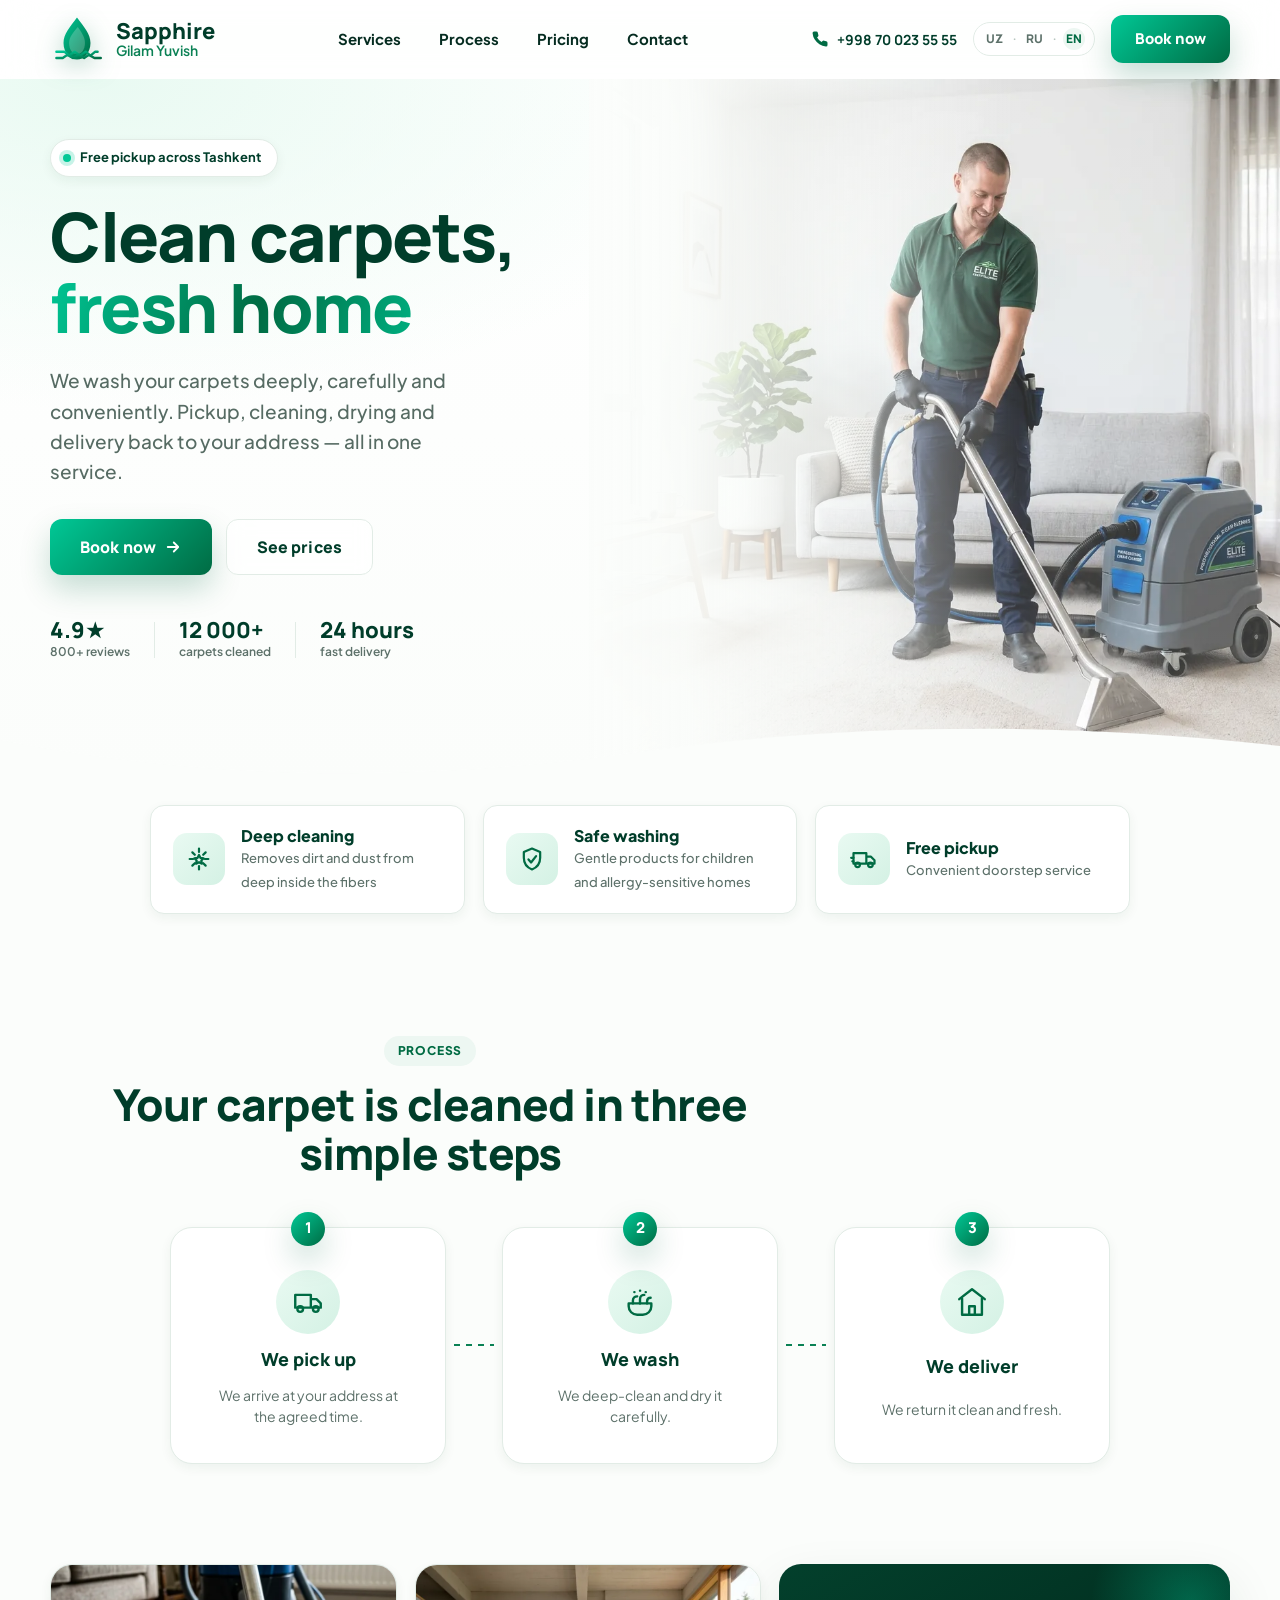
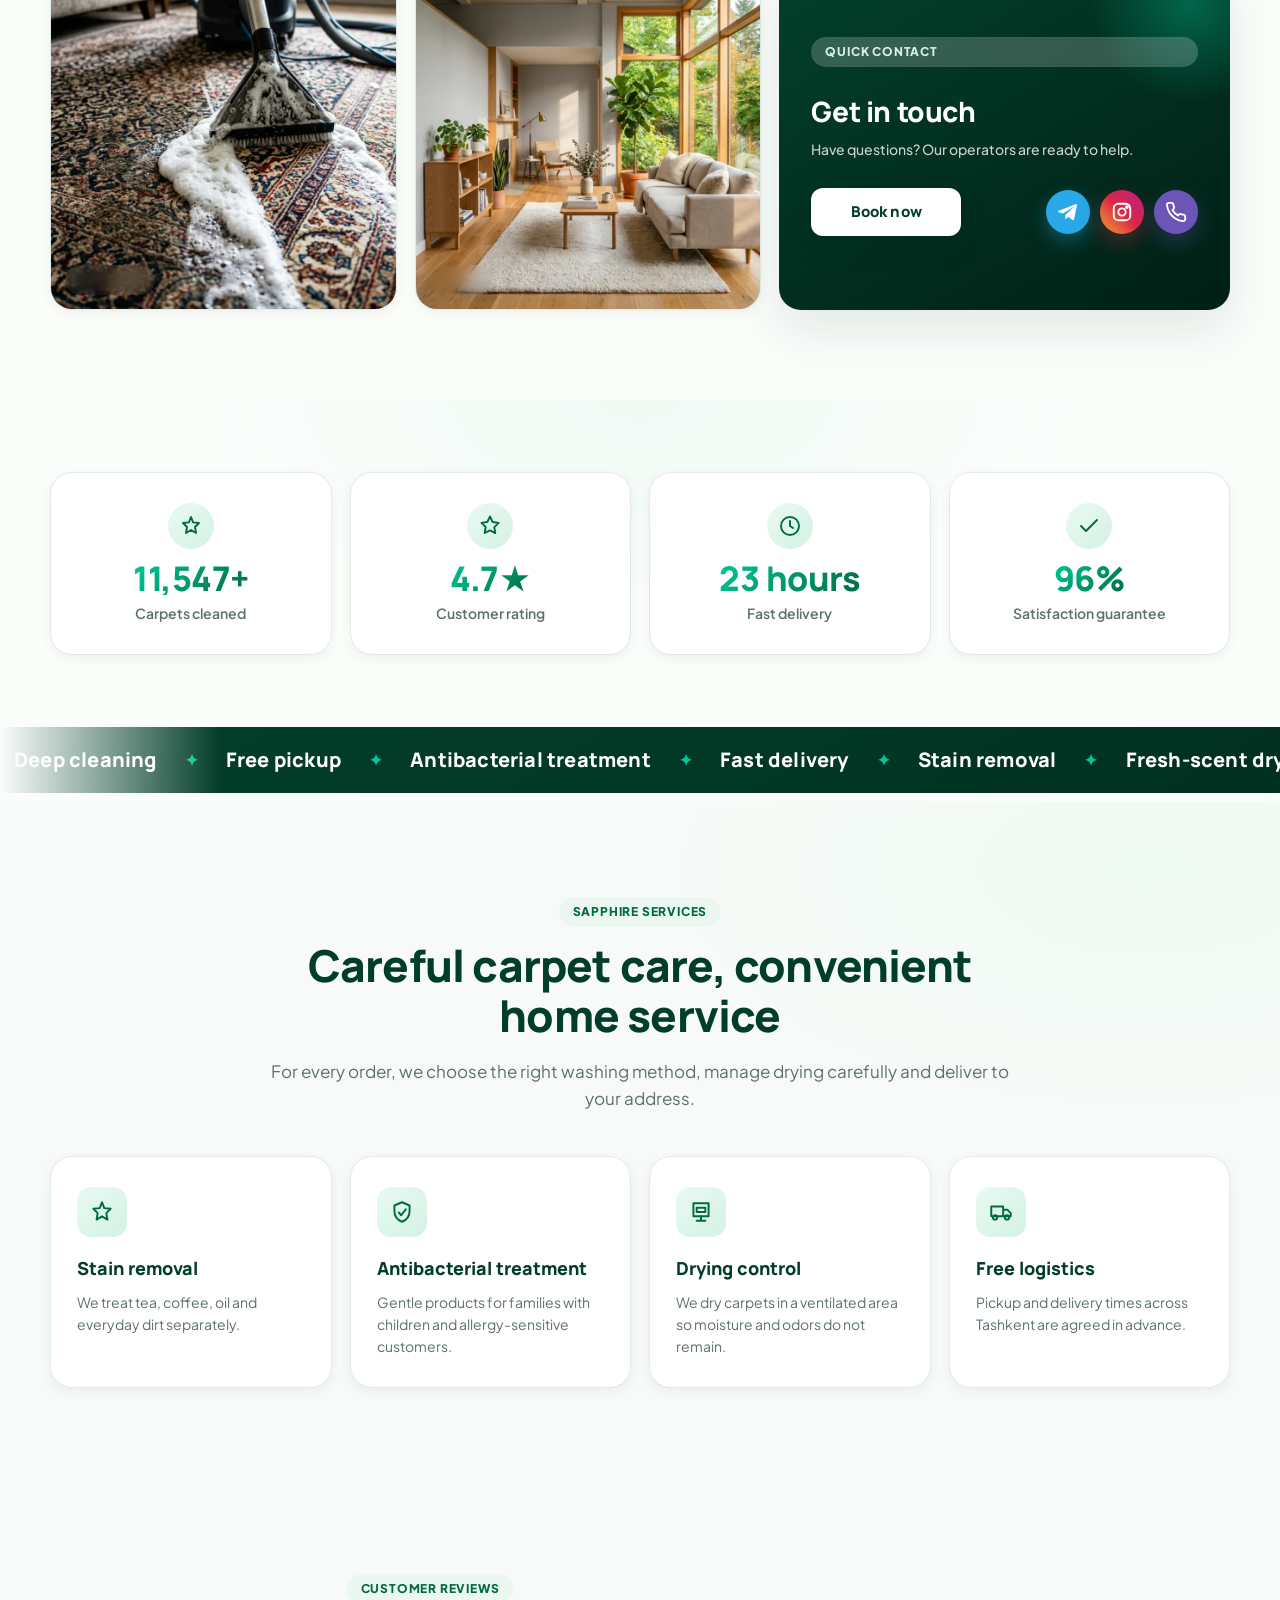
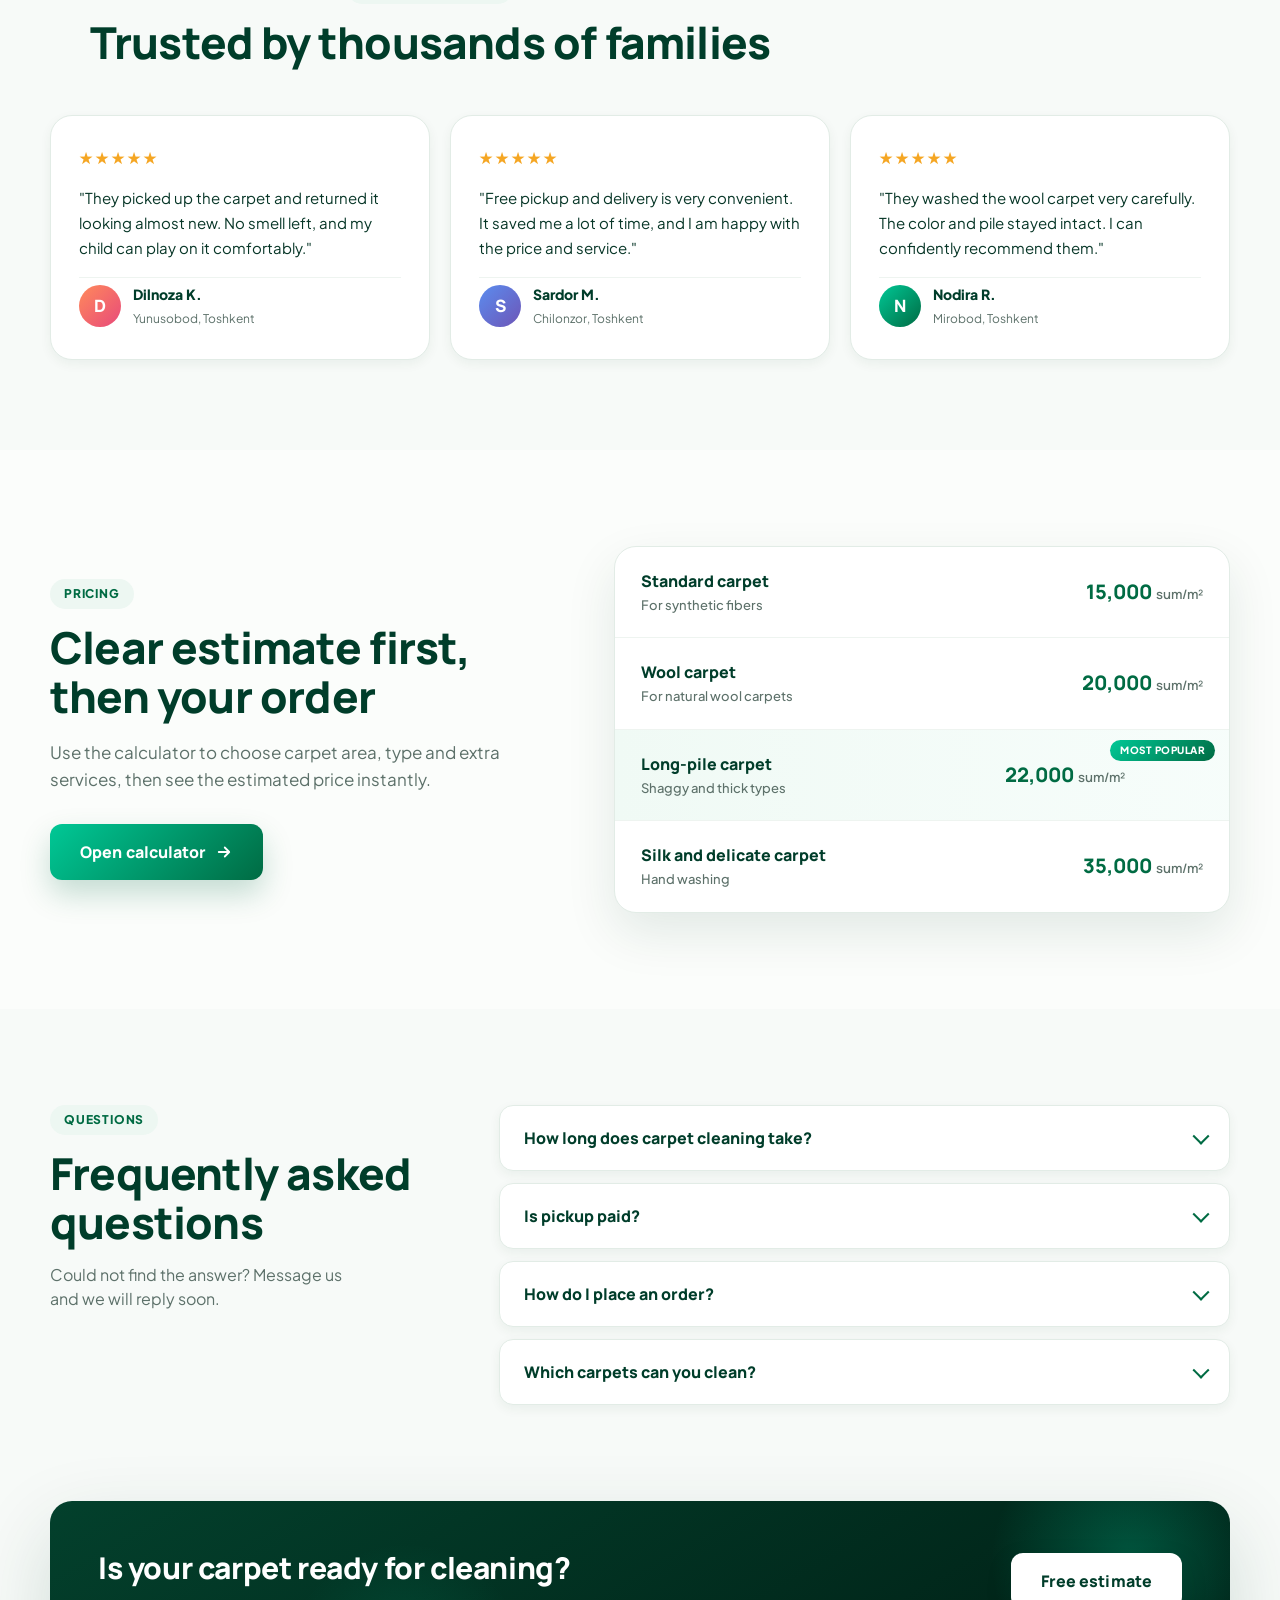
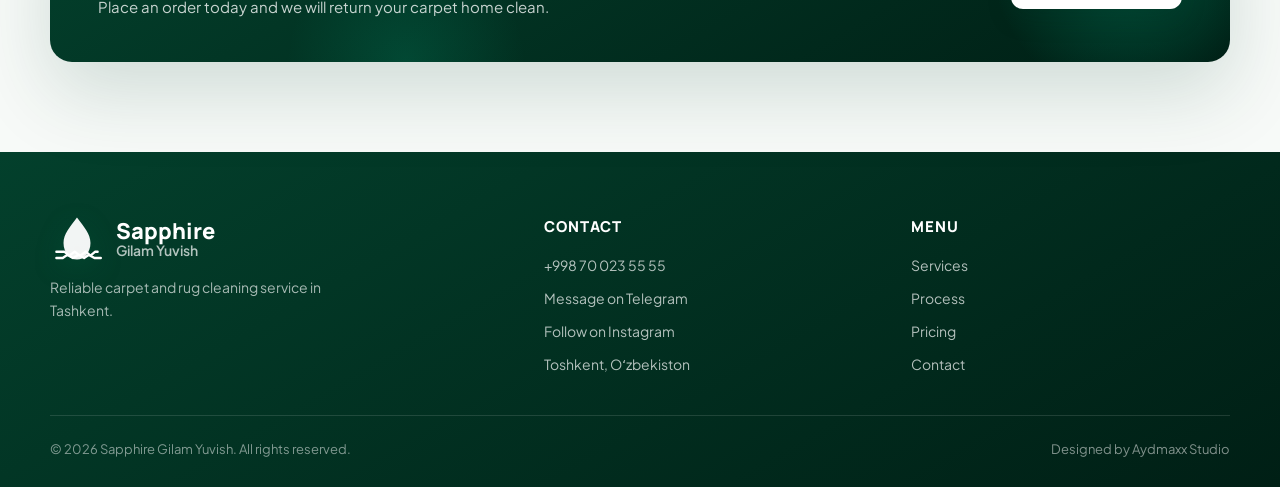
==== en/index.html @ 5d49cbd7 "feat: add ru and en localization" ====
<!DOCTYPE html>
<html lang="en">
<head>
  <meta charset="UTF-8">
  <meta name="viewport" content="width=device-width, initial-scale=1.0">
  <title>Sapphire Gilam Yuvish — carpet cleaning service in Tashkent</title>
  <meta name="description" content="Carpet washing, rug cleaning and upholstery cleaning service in Tashkent. We pick up your carpet for free, clean it and deliver it back to your address.">
  <link rel="canonical" href="/en/">
  <link rel="alternate" hreflang="uz" href="/">
  <link rel="alternate" hreflang="ru" href="/ru/">
  <link rel="alternate" hreflang="en" href="/en/">
  <link rel="alternate" hreflang="x-default" href="/">
  <link rel="icon" href="data:image/svg+xml,%3Csvg xmlns='http://www.w3.org/2000/svg' viewBox='0 0 64 64'%3E%3Cdefs%3E%3ClinearGradient id='g' x1='0' y1='0' x2='1' y2='1'%3E%3Cstop offset='0' stop-color='%2300c896'/%3E%3Cstop offset='1' stop-color='%23006b43'/%3E%3C/linearGradient%3E%3C/defs%3E%3Cpath fill='url(%23g)' d='M32 4c9 12 18 23 18 36 0 12-8 20-18 20S14 52 14 40C14 27 23 16 32 4Z'/%3E%3C/svg%3E">
  <link rel="preconnect" href="https://fonts.googleapis.com">
  <link rel="preconnect" href="https://fonts.gstatic.com" crossorigin>
  <link href="https://fonts.googleapis.com/css2?family=Plus+Jakarta+Sans:wght@400;500;600;700;800&family=Manrope:wght@500;600;700;800&display=swap" rel="stylesheet">
  <link rel="stylesheet" href="../style.css">
</head>
<body>
  <header class="site-header" id="site-header">
    <div class="container header-container">
      <a href="#" class="logo" aria-label="Sapphire Gilam Yuvish home">
        <svg class="logo-icon" viewBox="0 0 68 58" aria-hidden="true">
          <defs>
            <linearGradient id="logoGrad" x1="0" y1="0" x2="1" y2="1">
              <stop offset="0" stop-color="#00c896"/>
              <stop offset="1" stop-color="#006b43"/>
            </linearGradient>
          </defs>
          <path d="M34 2c9 12 17 21 17 32 0 12-8 21-17 21S17 46 17 34C17 23 25 14 34 2Z" fill="url(#logoGrad)"/>
          <path d="M35 14c5 7 9 13 9 20 0 8-4 14-10 14-6 0-10-6-10-14 0-7 5-13 11-20Z" fill="#ffffff" opacity=".22"/>
          <path d="M8 45h10l6 5 7-5 7 5 7-5 6 5 6-5h3M8 53h8l6-4 7 4 7-4 7 4 6-4 7 4h8" fill="none" stroke="url(#logoGrad)" stroke-width="3" stroke-linecap="round" stroke-linejoin="round"/>
        </svg>
        <span class="logo-copy">
          <span class="logo-title">Sapphire</span>
          <span class="logo-subtitle">Gilam Yuvish</span>
        </span>
      </a>

      <nav class="desktop-nav" aria-label="Main menu">
        <a href="#services">Services</a>
        <a href="#process">Process</a>
        <a href="#pricing">Pricing</a>
        <a href="#contact">Contact</a>
      </nav>

      <div class="header-actions">
        <a class="header-phone" href="tel:+998700235555">
          <svg viewBox="0 0 24 24" aria-hidden="true">
            <path d="M22 16.9v3a2 2 0 0 1-2.2 2A19.8 19.8 0 0 1 11.2 19 19.5 19.5 0 0 1 5 12.8 19.8 19.8 0 0 1 2.1 4.2 2 2 0 0 1 4.1 2h3a2 2 0 0 1 2 1.7c.1 1 .4 1.9.7 2.8a2 2 0 0 1-.4 2.1L8.1 9.9a16 16 0 0 0 6 6l1.3-1.3a2 2 0 0 1 2.1-.4c.9.3 1.8.6 2.8.7A2 2 0 0 1 22 16.9Z"/>
          </svg>
          <span>+998 70 023 55 55</span>
        </a>
        <div class="lang-switcher" aria-label="Choose language">
          <a href="/" class="lang-link" hreflang="uz">UZ</a>
          <span class="lang-sep" aria-hidden="true">·</span>
          <a href="/ru/" class="lang-link" hreflang="ru">RU</a>
          <span class="lang-sep" aria-hidden="true">·</span>
          <a href="/en/" class="lang-link is-active" hreflang="en" aria-current="page">EN</a>
        </div>
        <button class="btn btn-primary open-booking-btn">Book now</button>
        <button id="menu-trigger" class="menu-trigger" type="button" aria-label="Open menu" aria-expanded="false" aria-controls="mobile-nav">
          <span></span>
          <span></span>
          <span></span>
        </button>
      </div>
    </div>
  </header>

  <div id="mobile-nav" class="mobile-nav" aria-hidden="true">
    <nav class="mobile-nav-panel" aria-label="Mobile menu">
      <a class="mobile-nav-link" href="#services">Services</a>
      <a class="mobile-nav-link" href="#process">Process</a>
      <a class="mobile-nav-link" href="#pricing">Pricing</a>
      <a class="mobile-nav-link" href="#contact">Contact</a>
      <div class="lang-switcher lang-switcher-mobile" aria-label="Choose language">
        <a href="/" class="lang-link" hreflang="uz">UZ</a>
        <span class="lang-sep" aria-hidden="true">·</span>
        <a href="/ru/" class="lang-link" hreflang="ru">RU</a>
        <span class="lang-sep" aria-hidden="true">·</span>
        <a href="/en/" class="lang-link is-active" hreflang="en" aria-current="page">EN</a>
      </div>
      <button class="btn btn-primary open-booking-btn">Book now</button>
    </nav>
  </div>

  <main>
    <!-- HERO -->
    <section class="hero-section" aria-labelledby="hero-title">
      <div class="hero-glow" aria-hidden="true"></div>
      <div class="hero-art" aria-hidden="true">
        <img src="../images/hero_cleaner.webp" alt="" fetchpriority="high" decoding="async">
      </div>
      <div class="container hero-container">
        <div class="hero-copy reveal">
          <span class="hero-badge">
            <span class="hero-badge-dot"></span>
            Free pickup across Tashkent
          </span>
          <h1 id="hero-title">Clean carpets,<br><span class="text-gradient">fresh home</span></h1>
          <p>We wash your carpets deeply, carefully and conveniently. Pickup, cleaning, drying and delivery back to your address — all in one service.</p>
          <div class="hero-actions">
            <button class="btn btn-primary btn-large open-booking-btn">
              Book now
              <svg viewBox="0 0 24 24" aria-hidden="true"><path d="M5 12h14M13 6l6 6-6 6"/></svg>
            </button>
            <a href="#pricing" class="btn btn-ghost btn-large">See prices</a>
          </div>
          <div class="hero-trust">
            <div class="hero-trust-item">
              <strong>4.9★</strong>
              <span>800+ reviews</span>
            </div>
            <span class="hero-trust-sep" aria-hidden="true"></span>
            <div class="hero-trust-item">
              <strong>12 000+</strong>
              <span>carpets cleaned</span>
            </div>
            <span class="hero-trust-sep" aria-hidden="true"></span>
            <div class="hero-trust-item">
              <strong>24 hours</strong>
              <span>fast delivery</span>
            </div>
          </div>
        </div>
      </div>
      <div class="hero-wave" aria-hidden="true">
        <svg viewBox="0 0 1440 120" preserveAspectRatio="none"><path d="M0,64 C240,120 480,120 720,80 C960,40 1200,40 1440,72 L1440,120 L0,120 Z"/></svg>
      </div>
    </section>

    <!-- FEATURES -->
    <section id="services" class="features-section" aria-label="Core services">
      <div class="container features-container">
        <article class="feature-card reveal">
          <span class="feature-icon" aria-hidden="true">
            <svg viewBox="0 0 24 24">
              <path d="M12 3v3M12 18v3M4 12h3M17 12h3M6.3 6.3l2.1 2.1M15.6 15.6l2.1 2.1M17.7 6.3l-2.1 2.1M8.4 15.6l-2.1 2.1"/>
              <path d="M12 8.5 13.2 11l2.8.4-2 1.9.5 2.7-2.5-1.3L9.5 16l.5-2.7-2-1.9 2.8-.4L12 8.5Z"/>
            </svg>
          </span>
          <div>
            <strong>Deep cleaning</strong>
            <small>Removes dirt and dust from deep inside the fibers</small>
          </div>
        </article>

        <article class="feature-card reveal">
          <span class="feature-icon" aria-hidden="true">
            <svg viewBox="0 0 24 24">
              <path d="M12 3 5 6v5c0 5 3.1 8.5 7 10 3.9-1.5 7-5 7-10V6l-7-3Z"/>
              <path d="M9 12.4 11.2 15 15.5 9.5"/>
            </svg>
          </span>
          <div>
            <strong>Safe washing</strong>
            <small>Gentle products for children and allergy-sensitive homes</small>
          </div>
        </article>

        <article class="feature-card reveal">
          <span class="feature-icon" aria-hidden="true">
            <svg viewBox="0 0 24 24">
              <path d="M3 7h11v9H3zM14 10h4l3 3v3h-7z"/>
              <path d="M6.5 19a2 2 0 1 0 0-4 2 2 0 0 0 0 4ZM17.5 19a2 2 0 1 0 0-4 2 2 0 0 0 0 4ZM3 11H1M3 14H2"/>
            </svg>
          </span>
          <div>
            <strong>Free pickup</strong>
            <small>Convenient doorstep service</small>
          </div>
        </article>
      </div>
    </section>

    <!-- PROCESS -->
    <section id="process" class="process-section" aria-label="Work process">
      <div class="container">
        <div class="section-heading reveal" style="margin-bottom:48px">
          <span class="eyebrow">Process</span>
          <h2>Your carpet is cleaned in three simple steps</h2>
        </div>
      </div>
      <div class="container process-container">
        <article class="process-step reveal">
          <span class="step-num">1</span>
          <span class="step-icon" aria-hidden="true">
            <svg viewBox="0 0 24 24">
              <path d="M3 7h11v9H3zM14 10h4l3 3v3h-7z"/>
              <path d="M6.5 19a2 2 0 1 0 0-4 2 2 0 0 0 0 4ZM17.5 19a2 2 0 1 0 0-4 2 2 0 0 0 0 4Z"/>
            </svg>
          </span>
          <strong>We pick up</strong>
          <p>We arrive at your address at the agreed time.</p>
        </article>
        <span class="process-line" aria-hidden="true"></span>
        <article class="process-step reveal">
          <span class="step-num">2</span>
          <span class="step-icon" aria-hidden="true">
            <svg viewBox="0 0 24 24">
              <path d="M4 13h16v2a6 6 0 0 1-6 6h-4a6 6 0 0 1-6-6v-2Z"/>
              <path d="M7 13v-2c0-2 1.5-3 3-3M12 13v-3c0-2 1.5-3 3-3M17 13v-1.5c0-1.5 1-2.5 2.5-2.5"/>
              <path d="M8 5h.1M12 4h.1M16 5h.1"/>
            </svg>
          </span>
          <strong>We wash</strong>
          <p>We deep-clean and dry it carefully.</p>
        </article>
        <span class="process-line" aria-hidden="true"></span>
        <article class="process-step reveal">
          <span class="step-num">3</span>
          <span class="step-icon" aria-hidden="true">
            <svg viewBox="0 0 24 24">
              <path d="m3 10 9-7 9 7"/>
              <path d="M5 9.5V21h14V9.5M10 21v-6h4v6"/>
            </svg>
          </span>
          <strong>We deliver</strong>
          <p>We return it clean and fresh.</p>
        </article>
      </div>
    </section>

    <!-- SHOWCASE -->
    <section class="showcase-section" aria-label="Results">
      <div class="container showcase-grid">
        <article class="showcase-card image-card reveal">
          <picture>
            <source srcset="../images/carpet_scrubbing.webp" type="image/webp">
            <img src="../images/carpet_scrubbing.png" alt="Carpet being deep-cleaned" loading="lazy" decoding="async">
          </picture>
          <span class="image-card-tag">Deep wash</span>
        </article>
        <article class="showcase-card image-card reveal">
          <picture>
            <source srcset="../images/clean_living_room.webp" type="image/webp">
            <img src="../images/clean_living_room.png" alt="Room with a clean carpet" loading="lazy" decoding="async">
          </picture>
          <span class="image-card-tag">Result</span>
        </article>
        <article class="showcase-card contact-card reveal">
          <div class="contact-card-inner">
            <span class="eyebrow eyebrow-light">Quick contact</span>
            <h2>Get in touch</h2>
            <p>Have questions? Our operators are ready to help.</p>
            <div class="contact-actions">
              <button class="btn btn-white open-booking-btn">Book now</button>
              <div class="social-links" aria-label="Quick contact">
                <a class="social-btn telegram" href="https://t.me/orzupremium" target="_blank" rel="noopener noreferrer" aria-label="Telegram">
                  <svg viewBox="0 0 24 24" aria-hidden="true">
                    <path d="M21.8 4.6 18.6 20c-.2 1-.8 1.2-1.6.7l-4.8-3.5-2.3 2.2c-.3.3-.5.5-1 .5l.3-4.9 9-8.1c.4-.3-.1-.5-.6-.2L6.5 13.7 1.8 12.2c-1-.3-1-1 .2-1.5L20.3 3.6c.9-.3 1.7.2 1.5 1Z"/>
                  </svg>
                </a>
                <a class="social-btn instagram" href="https://instagram.com/orzupremium" target="_blank" rel="noopener noreferrer" aria-label="Instagram">
                  <svg viewBox="0 0 24 24" aria-hidden="true">
                    <rect x="3" y="3" width="18" height="18" rx="5"/>
                    <circle cx="12" cy="12" r="4"/>
                    <circle cx="17.4" cy="6.6" r="1.1"/>
                  </svg>
                </a>
                <a class="social-btn phone" href="tel:+998700235555" aria-label="Phone">
                  <svg viewBox="0 0 24 24" aria-hidden="true">
                    <path d="M22 16.9v3a2 2 0 0 1-2.2 2A19.8 19.8 0 0 1 11.2 19 19.5 19.5 0 0 1 5 12.8 19.8 19.8 0 0 1 2.1 4.2 2 2 0 0 1 4.1 2h3a2 2 0 0 1 2 1.7c.1 1 .4 1.9.7 2.8a2 2 0 0 1-.4 2.1L8.1 9.9a16 16 0 0 0 6 6l1.3-1.3a2 2 0 0 1 2.1-.4c.9.3 1.8.6 2.8.7A2 2 0 0 1 22 16.9Z"/>
                  </svg>
                </a>
              </div>
            </div>
          </div>
          <span class="contact-card-deco" aria-hidden="true"></span>
        </article>
      </div>
    </section>

    <!-- STATS -->
    <section class="stats-section" aria-label="By the numbers">
      <div class="container stats-grid">
        <div class="stat-item reveal">
          <div class="stat-icon" aria-hidden="true">
            <svg viewBox="0 0 24 24"><path d="M12 3l2.1 5.4L20 9l-4 4 1 6-5-3-5 3 1-6-4-4 5.9-.6L12 3Z"/></svg>
          </div>
          <strong class="counter" data-target="12000" data-suffix="+">0</strong>
          <span>Carpets cleaned</span>
        </div>
        <div class="stat-item reveal">
          <div class="stat-icon" aria-hidden="true">
            <svg viewBox="0 0 24 24"><path d="M12 2.5 14.6 8l6 .9-4.3 4.2 1 6L12 16.4 6.7 19l1-6L3.4 8.9l6-.9L12 2.5Z"/></svg>
          </div>
          <strong class="counter" data-target="4.9" data-decimals="1" data-suffix="★">0</strong>
          <span>Customer rating</span>
        </div>
        <div class="stat-item reveal">
          <div class="stat-icon" aria-hidden="true">
            <svg viewBox="0 0 24 24"><circle cx="12" cy="12" r="9"/><path d="M12 7v5l3 2"/></svg>
          </div>
          <strong class="counter" data-target="24" data-suffix=" hours">0</strong>
          <span>Fast delivery</span>
        </div>
        <div class="stat-item reveal">
          <div class="stat-icon" aria-hidden="true">
            <svg viewBox="0 0 24 24"><path d="M20 6 9 17l-5-5"/></svg>
          </div>
          <strong class="counter" data-target="100" data-suffix="%">0</strong>
          <span>Satisfaction guarantee</span>
        </div>
      </div>
    </section>

    <!-- MARQUEE -->
    <section class="marquee-section" aria-hidden="true">
      <div class="marquee">
        <div class="marquee-track">
          <span>Deep cleaning</span><span class="marquee-dot">✦</span>
          <span>Free pickup</span><span class="marquee-dot">✦</span>
          <span>Antibacterial treatment</span><span class="marquee-dot">✦</span>
          <span>Fast delivery</span><span class="marquee-dot">✦</span>
          <span>Stain removal</span><span class="marquee-dot">✦</span>
          <span>Fresh-scent drying</span><span class="marquee-dot">✦</span>
          <span>Deep cleaning</span><span class="marquee-dot">✦</span>
          <span>Free pickup</span><span class="marquee-dot">✦</span>
          <span>Antibacterial treatment</span><span class="marquee-dot">✦</span>
          <span>Fast delivery</span><span class="marquee-dot">✦</span>
          <span>Stain removal</span><span class="marquee-dot">✦</span>
          <span>Fresh-scent drying</span><span class="marquee-dot">✦</span>
        </div>
      </div>
    </section>

    <!-- DETAILS / SERVICES -->
    <section class="details-section">
      <div class="container section-heading reveal">
        <span class="eyebrow">Sapphire services</span>
        <h2>Careful carpet care, convenient home service</h2>
        <p>For every order, we choose the right washing method, manage drying carefully and deliver to your address.</p>
      </div>
      <div class="container service-grid">
        <article class="service-card reveal">
          <span class="service-card-icon" aria-hidden="true">
            <svg viewBox="0 0 24 24"><path d="M12 3l2.1 5.4L20 9l-4 4 1 6-5-3-5 3 1-6-4-4 5.9-.6L12 3Z"/></svg>
          </span>
          <strong>Stain removal</strong>
          <p>We treat tea, coffee, oil and everyday dirt separately.</p>
        </article>
        <article class="service-card reveal">
          <span class="service-card-icon" aria-hidden="true">
            <svg viewBox="0 0 24 24"><path d="M12 3 5 6v5c0 5 3.1 8.5 7 10 3.9-1.5 7-5 7-10V6l-7-3Z"/><path d="M9 12.4 11.2 15 15.5 9.5"/></svg>
          </span>
          <strong>Antibacterial treatment</strong>
          <p>Gentle products for families with children and allergy-sensitive customers.</p>
        </article>
        <article class="service-card reveal">
          <span class="service-card-icon" aria-hidden="true">
            <svg viewBox="0 0 24 24"><path d="M5 4h14v12H5z"/><path d="M8 20h8M12 16v4"/><path d="M8 8h8v4H8z"/></svg>
          </span>
          <strong>Drying control</strong>
          <p>We dry carpets in a ventilated area so moisture and odors do not remain.</p>
        </article>
        <article class="service-card reveal">
          <span class="service-card-icon" aria-hidden="true">
            <svg viewBox="0 0 24 24"><path d="M3 7h11v9H3zM14 10h4l3 3v3h-7z"/><path d="M6.5 19a2 2 0 1 0 0-4 2 2 0 0 0 0 4ZM17.5 19a2 2 0 1 0 0-4 2 2 0 0 0 0 4Z"/></svg>
          </span>
          <strong>Free logistics</strong>
          <p>Pickup and delivery times across Tashkent are agreed in advance.</p>
        </article>
      </div>
    </section>

    <!-- TESTIMONIALS -->
    <section class="testimonials-section" aria-label="Customer reviews">
      <div class="container">
        <div class="section-heading reveal" style="margin-bottom:48px">
          <span class="eyebrow">Customer reviews</span>
          <h2>Trusted by thousands of families</h2>
        </div>
      </div>
      <div class="container testimonials-grid">
        <article class="testimonial-card reveal">
          <div class="testimonial-stars" aria-label="5 stars">★★★★★</div>
          <p>"They picked up the carpet and returned it looking almost new. No smell left, and my child can play on it comfortably."</p>
          <div class="testimonial-author">
            <span class="testimonial-avatar" style="--c1:#ff8a5b;--c2:#e84a7a">D</span>
            <span>
              <strong>Dilnoza K.</strong>
              <small>Yunusobod, Toshkent</small>
            </span>
          </div>
        </article>
        <article class="testimonial-card reveal">
          <div class="testimonial-stars" aria-label="5 stars">★★★★★</div>
          <p>"Free pickup and delivery is very convenient. It saved me a lot of time, and I am happy with the price and service."</p>
          <div class="testimonial-author">
            <span class="testimonial-avatar" style="--c1:#5b8def;--c2:#6d55b7">S</span>
            <span>
              <strong>Sardor M.</strong>
              <small>Chilonzor, Toshkent</small>
            </span>
          </div>
        </article>
        <article class="testimonial-card reveal">
          <div class="testimonial-stars" aria-label="5 stars">★★★★★</div>
          <p>"They washed the wool carpet very carefully. The color and pile stayed intact. I can confidently recommend them."</p>
          <div class="testimonial-author">
            <span class="testimonial-avatar" style="--c1:#00c896;--c2:#006b43">N</span>
            <span>
              <strong>Nodira R.</strong>
              <small>Mirobod, Toshkent</small>
            </span>
          </div>
        </article>
      </div>
    </section>

    <!-- PRICING -->
    <section id="pricing" class="pricing-section">
      <div class="container pricing-layout">
        <div class="pricing-copy reveal">
          <span class="eyebrow">Pricing</span>
          <h2>Clear estimate first,<br>then your order</h2>
          <p>Use the calculator to choose carpet area, type and extra services, then see the estimated price instantly.</p>
          <button class="btn btn-primary btn-large open-booking-btn">
            Open calculator
            <svg viewBox="0 0 24 24" aria-hidden="true"><path d="M5 12h14M13 6l6 6-6 6"/></svg>
          </button>
        </div>
        <div class="price-list reveal" aria-label="Price list">
          <div class="price-row">
            <span class="price-row-label">
              <strong>Standard carpet</strong>
              <small>For synthetic fibers</small>
            </span>
            <span class="price-row-value">15,000 <em>sum/m²</em></span>
          </div>
          <div class="price-row">
            <span class="price-row-label">
              <strong>Wool carpet</strong>
              <small>For natural wool carpets</small>
            </span>
            <span class="price-row-value">20,000 <em>sum/m²</em></span>
          </div>
          <div class="price-row price-row-featured">
            <span class="price-row-label">
              <strong>Long-pile carpet</strong>
              <small>Shaggy and thick types</small>
            </span>
            <span class="price-row-value">22,000 <em>sum/m²</em></span>
            <span class="price-row-badge">Most popular</span>
          </div>
          <div class="price-row">
            <span class="price-row-label">
              <strong>Silk and delicate carpet</strong>
              <small>Hand washing</small>
            </span>
            <span class="price-row-value">35,000 <em>sum/m²</em></span>
          </div>
        </div>
      </div>
    </section>

    <!-- FAQ -->
    <section class="faq-section">
      <div class="container faq-layout">
        <div class="reveal">
          <span class="eyebrow">Questions</span>
          <h2>Frequently asked questions</h2>
          <p class="faq-intro">Could not find the answer? Message us and we will reply soon.</p>
        </div>
        <div class="faq-list">
          <details class="reveal">
            <summary>How long does carpet cleaning take?</summary>
            <p>Usually within 2-4 days. We confirm timing in advance based on carpet type, stains and weather.</p>
          </details>
          <details class="reveal">
            <summary>Is pickup paid?</summary>
            <p>Pickup and delivery within Tashkent city are free.</p>
          </details>
          <details class="reveal">
            <summary>How do I place an order?</summary>
            <p>Click "Book now", enter the carpet area and leave your contact details.</p>
          </details>
          <details class="reveal">
            <summary>Which carpets can you clean?</summary>
            <p>We clean standard synthetic, wool, long-pile and silk carpets with specialized methods.</p>
          </details>
        </div>
      </div>
    </section>

    <!-- CTA STRIP -->
    <section class="cta-strip-section">
      <div class="container cta-strip reveal">
        <div class="cta-strip-copy">
          <h2>Is your carpet ready for cleaning?</h2>
          <p>Place an order today and we will return your carpet home clean.</p>
        </div>
        <button class="btn btn-white btn-large open-booking-btn">Free estimate</button>
      </div>
    </section>
  </main>

  <footer id="contact" class="site-footer">
    <div class="container footer-container">
      <div class="footer-brand">
        <a href="#" class="logo footer-logo" aria-label="Sapphire Gilam Yuvish">
          <svg class="logo-icon" viewBox="0 0 68 58" aria-hidden="true">
            <path d="M34 2c9 12 17 21 17 32 0 12-8 21-17 21S17 46 17 34C17 23 25 14 34 2Z" fill="#ffffff" opacity=".95"/>
            <path d="M8 45h10l6 5 7-5 7 5 7-5 6 5 6-5h3M8 53h8l6-4 7 4 7-4 7 4 6-4 7 4h8" fill="none" stroke="#ffffff" stroke-width="3" stroke-linecap="round" stroke-linejoin="round"/>
          </svg>
          <span class="logo-copy">
            <span class="logo-title">Sapphire</span>
            <span class="logo-subtitle">Gilam Yuvish</span>
          </span>
        </a>
        <p class="footer-tagline">Reliable carpet and rug cleaning service in Tashkent.</p>
      </div>

      <div class="footer-col">
        <h4>Contact</h4>
        <a href="tel:+998700235555">+998 70 023 55 55</a>
        <a href="https://t.me/orzupremium" target="_blank" rel="noopener">Message on Telegram</a>
        <a href="https://instagram.com/orzupremium" target="_blank" rel="noopener">Follow on Instagram</a>
        <span>Toshkent, Oʻzbekiston</span>
      </div>

      <div class="footer-col">
        <h4>Menu</h4>
        <a href="#services">Services</a>
        <a href="#process">Process</a>
        <a href="#pricing">Pricing</a>
        <a href="#contact">Contact</a>
      </div>
    </div>
    <div class="container footer-bottom">
      <span>&copy; 2026 Sapphire Gilam Yuvish. All rights reserved.</span>
      <a class="footer-credit" href="https://aydmaxx.uz/ig" target="_blank" rel="noopener noreferrer">Designed by Aydmaxx Studio</a>
    </div>
  </footer>

  <dialog id="booking-dialog" aria-labelledby="dialog-title">
    <div class="dialog-content">
      <button class="close-dialog-btn" type="button" aria-label="Close">
        <svg viewBox="0 0 24 24" aria-hidden="true">
          <path d="M18 6 6 18M6 6l12 12"/>
        </svg>
      </button>

      <div class="dialog-grid">
        <div class="calculator-panel">
          <h3>Price calculator</h3>
          <p>Calculate the cost of cleaning your carpet.</p>

          <div class="calc-group">
            <label class="calc-label" for="calc-area">
              <span>Carpet area</span>
              <span id="calc-area-value">25 m²</span>
            </label>
            <input type="range" id="calc-area" min="5" max="150" value="25" step="1" class="calc-slider">
            <div class="slider-marks">
              <span>5 m²</span>
              <span>75 m²</span>
              <span>150 m²</span>
            </div>
          </div>

          <div class="calc-group">
            <span class="calc-label-span">Carpet type</span>
            <div class="carpet-type-grid">
              <label class="type-card active">
                <input type="radio" name="carpet-type" value="standard" checked>
                <span class="type-icon">ST</span>
                <span class="type-name">Standard / Synthetic</span>
                <span class="type-price">15,000 sum / m²</span>
              </label>
              <label class="type-card">
                <input type="radio" name="carpet-type" value="wool">
                <span class="type-icon">WL</span>
                <span class="type-name">Wool</span>
                <span class="type-price">20,000 sum / m²</span>
              </label>
              <label class="type-card">
                <input type="radio" name="carpet-type" value="shaggy">
                <span class="type-icon">LP</span>
                <span class="type-name">Long pile</span>
                <span class="type-price">22,000 sum / m²</span>
              </label>
              <label class="type-card">
                <input type="radio" name="carpet-type" value="silk">
                <span class="type-icon">SL</span>
                <span class="type-name">Silk carpet</span>
                <span class="type-price">35,000 sum / m²</span>
              </label>
            </div>
          </div>

          <div class="calc-group">
            <span class="calc-label-span">Additional services</span>
            <div class="calc-checkbox-list">
              <label class="calc-checkbox-item">
                <input type="checkbox" id="opt-stain" value="5000">
                <span class="checkbox-box"></span>
                <span>Difficult stain removal (+5,000 sum/m²)</span>
              </label>
              <label class="calc-checkbox-item">
                <input type="checkbox" id="opt-anti" value="3000">
                <span class="checkbox-box"></span>
                <span>Antibacterial treatment (+3,000 sum/m²)</span>
              </label>
              <label class="calc-checkbox-item">
                <input type="checkbox" id="opt-deod" value="2000">
                <span class="checkbox-box"></span>
                <span>Deodorizing and fresh scent (+2,000 sum/m²)</span>
              </label>
            </div>
          </div>

          <div class="price-display-card">
            <span>Estimated price</span>
            <strong id="calculated-price">375,000 sum</strong>
            <small>Pickup and delivery are free.</small>
          </div>
        </div>

        <div class="order-form-panel">
          <h2 id="dialog-title">Book now</h2>
          <p>Enter your details and our operator will contact you.</p>

          <form id="booking-form" class="interactive-form">
            <input type="hidden" id="form-area" name="area" value="25">
            <input type="hidden" id="form-carpet-type" name="type" value="standard">
            <input type="hidden" id="form-options" name="options" value="">
            <input type="hidden" id="form-total-price" name="total_price" value="375000">

            <label class="form-group" for="book-name">
              <span>Your name</span>
              <input type="text" id="book-name" class="form-input" placeholder="Enter your name" required>
            </label>
            <label class="form-group" for="book-phone">
              <span>Your phone number</span>
              <span class="phone-input-wrapper">
                <span class="phone-prefix">+998</span>
                <input type="tel" id="book-phone" class="form-input phone-field" placeholder="(99) 999-99-99" maxlength="14" required>
              </span>
            </label>
            <label class="form-group" for="book-address">
              <span>Your address</span>
              <input type="text" id="book-address" class="form-input" placeholder="Neighborhood, street, house and apartment number" required>
            </label>
            <label class="form-group" for="book-date">
              <span>Carpet pickup date</span>
              <input type="date" id="book-date" class="form-input" required>
            </label>
            <button type="submit" class="btn btn-primary btn-block btn-large">Confirm order</button>
          </form>
        </div>
      </div>
    </div>
  </dialog>

  <div id="toast-container" class="toast-container" aria-live="polite"></div>
  <script src="../app.js"></script>
</body>
</html>
---- style.css ----
/* ===================================================================
   SAPPHIRE GILAM YUVISH — Premium Redesign
   =================================================================== */

:root {
  --font-sans: "Plus Jakarta Sans", Arial, sans-serif;
  --font-display: "Manrope", "Plus Jakarta Sans", sans-serif;

  /* Brand */
  --green: #006b43;
  --green-dark: #003d2a;
  --green-mid: #0a8154;
  --green-light: #00c896;
  --mint: #edf7f2;
  --mint-strong: #dff1e9;
  --teal-50: #f0faf5;

  /* Neutrals */
  --ink: #073627;
  --muted: #5d716a;
  --muted-soft: #7d8d87;
  --line: #e2ece6;
  --line-soft: #eef4f0;
  --panel: #ffffff;
  --soft: #f7faf8;
  --cream: #fbfdfb;

  /* Effects */
  --shadow-sm: 0 4px 12px rgba(0, 63, 42, .06);
  --shadow: 0 20px 50px rgba(0, 63, 42, .10);
  --shadow-lg: 0 30px 80px rgba(0, 63, 42, .16);
  --shadow-green: 0 14px 30px rgba(0, 107, 67, .22);
  --radius: 14px;
  --radius-lg: 22px;
  --radius-sm: 10px;
  --container: 1180px;

  --grad-green: linear-gradient(135deg, #00c896 0%, #006b43 100%);
  --grad-green-soft: linear-gradient(135deg, #e9faf2 0%, #d4f1e4 100%);
  --grad-dark: linear-gradient(150deg, #03402c 0%, #001f15 100%);
}

*,
*::before,
*::after {
  box-sizing: border-box;
}

html {
  scroll-behavior: smooth;
}

body {
  margin: 0;
  font-family: var(--font-sans);
  color: var(--ink);
  background: var(--cream);
  line-height: 1.5;
  -webkit-font-smoothing: antialiased;
  text-rendering: optimizeLegibility;
}

body.nav-open {
  overflow: hidden;
}

img,
svg {
  display: block;
}

img {
  max-width: 100%;
}

a {
  color: inherit;
  text-decoration: none;
}

button,
input {
  font: inherit;
}

button {
  border: 0;
}

.container {
  width: min(100% - 48px, var(--container));
  margin: 0 auto;
}

/* ---- Buttons ---- */
.btn {
  display: inline-flex;
  align-items: center;
  justify-content: center;
  gap: 8px;
  min-height: 48px;
  padding: 0 24px;
  border-radius: 12px;
  cursor: pointer;
  font-family: var(--font-display);
  font-weight: 800;
  font-size: 15px;
  letter-spacing: .1px;
  transition: transform .25s cubic-bezier(.34, 1.56, .64, 1), box-shadow .25s ease, background .25s ease;
}

.btn svg {
  width: 18px;
  height: 18px;
  fill: none;
  stroke: currentColor;
  stroke-width: 2.4;
  stroke-linecap: round;
  stroke-linejoin: round;
  transition: transform .25s ease;
}

.btn-primary {
  position: relative;
  background: var(--grad-green);
  color: #ffffff;
  box-shadow: var(--shadow-green);
  overflow: hidden;
}

.btn-primary::before {
  content: "";
  position: absolute;
  top: 0;
  left: -120%;
  width: 80%;
  height: 100%;
  background: linear-gradient(110deg, transparent, rgba(255, 255, 255, .35), transparent);
  transform: skewX(-20deg);
  animation: btnShine 4.5s ease-in-out infinite;
}

@keyframes btnShine {
  0%, 60% { left: -120%; }
  100% { left: 140%; }
}

.btn-primary:hover {
  transform: translateY(-2px);
  box-shadow: 0 18px 40px rgba(0, 107, 67, .32);
}

.btn-primary:hover svg {
  transform: translateX(3px);
}

.btn-primary:active {
  transform: translateY(0);
}

.btn-ghost {
  background: rgba(255, 255, 255, .7);
  color: var(--green-dark);
  border: 1.5px solid var(--line);
  backdrop-filter: blur(8px);
}

.btn-ghost:hover {
  background: #ffffff;
  border-color: var(--green-mid);
  color: var(--green);
  transform: translateY(-2px);
}

.btn-white {
  background: #ffffff;
  color: var(--green-dark);
  box-shadow: 0 10px 24px rgba(0, 40, 28, .18);
}

.btn-white:hover {
  transform: translateY(-2px);
  box-shadow: 0 16px 36px rgba(0, 40, 28, .26);
}

.btn-large {
  min-height: 56px;
  padding-inline: 30px;
  font-size: 16px;
}

.btn-block {
  width: 100%;
}

/* ===================================================================
   HEADER
   =================================================================== */
.site-header {
  position: sticky;
  top: 0;
  z-index: 50;
  background: rgba(255, 255, 255, .82);
  border-bottom: 1px solid transparent;
  backdrop-filter: blur(18px) saturate(140%);
  -webkit-backdrop-filter: blur(18px) saturate(140%);
  transition: border-color .3s ease, box-shadow .3s ease, background .3s ease;
}

.site-header.scrolled {
  border-bottom-color: var(--line);
  box-shadow: 0 4px 30px rgba(0, 63, 42, .05);
  background: rgba(255, 255, 255, .94);
}

.header-container {
  height: 78px;
  display: flex;
  align-items: center;
  justify-content: space-between;
  gap: 28px;
}

.logo {
  display: inline-flex;
  align-items: center;
  gap: 12px;
  flex-shrink: 0;
  transition: transform .25s ease;
}

.logo:hover {
  transform: scale(1.02);
}

.logo-icon {
  width: 54px;
  height: 46px;
  flex: 0 0 auto;
  filter: drop-shadow(0 6px 12px rgba(0, 107, 67, .25));
}

.logo-copy {
  display: grid;
  line-height: 1.05;
}

.logo-title {
  color: var(--green-dark);
  font-family: var(--font-display);
  font-size: 22px;
  font-weight: 800;
}

.logo-subtitle {
  color: var(--green-mid);
  font-size: 14px;
  font-weight: 600;
}

.desktop-nav {
  display: flex;
  align-items: center;
  gap: 38px;
  font-size: 15px;
  font-weight: 700;
  color: #052c20;
}

.desktop-nav a {
  position: relative;
  padding: 8px 0;
  transition: color .2s ease;
}

.desktop-nav a::after {
  content: "";
  position: absolute;
  left: 0;
  bottom: 0;
  width: 0;
  height: 2px;
  border-radius: 2px;
  background: var(--grad-green);
  transition: width .3s ease;
}

.desktop-nav a:hover {
  color: var(--green);
}

.desktop-nav a:hover::after {
  width: 100%;
}

.header-actions {
  display: flex;
  align-items: center;
  gap: 16px;
}

.header-phone {
  display: inline-flex;
  align-items: center;
  gap: 8px;
  font-family: var(--font-display);
  font-weight: 700;
  font-size: 14px;
  color: var(--green-dark);
  transition: color .2s ease;
}

.header-phone svg {
  width: 18px;
  height: 18px;
  fill: var(--green);
}

.header-phone:hover {
  color: var(--green);
}

.lang-switcher {
  display: inline-flex;
  align-items: center;
  gap: 7px;
  padding: 5px 9px;
  border: 1px solid var(--line);
  border-radius: 999px;
  color: var(--muted);
  background: rgba(255, 255, 255, .72);
  font-family: var(--font-display);
  font-size: 12px;
  font-weight: 800;
  letter-spacing: 0;
  white-space: nowrap;
}

.lang-link {
  min-width: 22px;
  padding: 2px 3px;
  border-radius: 999px;
  text-align: center;
  transition: color .2s ease, background .2s ease;
}

.lang-link:hover,
.lang-link.is-active {
  color: var(--green);
}

.lang-link.is-active {
  background: var(--mint);
  cursor: default;
}

.lang-sep {
  color: #b5c5be;
  font-weight: 700;
}

.menu-trigger {
  display: none;
  width: 44px;
  height: 44px;
  padding: 10px;
  border-radius: 10px;
  background: transparent;
  cursor: pointer;
}

.menu-trigger span {
  display: block;
  width: 26px;
  height: 3px;
  margin: 4px auto;
  border-radius: 3px;
  background: var(--green-dark);
  transition: transform .3s ease, opacity .3s ease;
}

.menu-trigger[aria-expanded="true"] span:nth-child(1) {
  transform: translateY(7px) rotate(45deg);
}

.menu-trigger[aria-expanded="true"] span:nth-child(2) {
  opacity: 0;
}

.menu-trigger[aria-expanded="true"] span:nth-child(3) {
  transform: translateY(-7px) rotate(-45deg);
}

.mobile-nav {
  position: fixed;
  inset: 78px 0 auto 0;
  z-index: 45;
  display: none;
  padding: 16px 24px 28px;
  background: rgba(255, 255, 255, .98);
  border-bottom: 1px solid var(--line);
  box-shadow: var(--shadow-lg);
  backdrop-filter: blur(12px);
  animation: slideDown .3s ease;
}

@keyframes slideDown {
  from { opacity: 0; transform: translateY(-12px); }
  to { opacity: 1; transform: translateY(0); }
}

.mobile-nav.is-active {
  display: block;
}

.mobile-nav-panel {
  display: grid;
  gap: 6px;
}

.mobile-nav-link {
  padding: 14px 8px;
  font-weight: 800;
  font-size: 16px;
  border-bottom: 1px solid var(--line-soft);
  transition: color .2s ease, padding-left .2s ease;
}

.mobile-nav-link:hover {
  color: var(--green);
  padding-left: 14px;
}

.mobile-nav-panel .btn {
  margin-top: 14px;
}

.mobile-nav-panel .lang-switcher {
  justify-self: start;
  margin: 12px 0 4px;
  padding: 8px 12px;
  background: var(--soft);
}

/* ===================================================================
   HERO
   =================================================================== */
.hero-section {
  position: relative;
  min-height: 620px;
  overflow: hidden;
  background:
    radial-gradient(1200px 600px at 8% 0%, #e9faf2 0%, transparent 55%),
    radial-gradient(900px 500px at 95% 30%, rgba(0, 200, 150, .10) 0%, transparent 60%),
    linear-gradient(180deg, #ffffff 0%, var(--cream) 100%);
}

.hero-glow {
  position: absolute;
  top: -120px;
  right: -80px;
  width: 540px;
  height: 540px;
  border-radius: 50%;
  background: radial-gradient(circle, rgba(0, 200, 150, .35) 0%, rgba(0, 200, 150, 0) 70%);
  filter: blur(20px);
  pointer-events: none;
  animation: floatGlow 9s ease-in-out infinite;
}

@keyframes floatGlow {
  0%, 100% { transform: translate(0, 0) scale(1); }
  50% { transform: translate(-20px, 30px) scale(1.05); }
}

.hero-container {
  position: relative;
  min-height: 620px;
  display: flex;
  align-items: center;
  padding: 60px 0 120px;
}

.hero-art {
  position: absolute;
  inset: 0 0 0 46%;
  overflow: hidden;
}

.hero-art img {
  width: 100%;
  height: 100%;
  object-fit: cover;
  object-position: 56% 49%;
  animation: heroZoom 18s ease-in-out infinite alternate;
}

@keyframes heroZoom {
  from { transform: scale(1); }
  to { transform: scale(1.08); }
}

.hero-art::after {
  content: "";
  position: absolute;
  inset: 0;
  background:
    linear-gradient(90deg, var(--cream) 0%, rgba(251, 253, 251, .96) 14%, rgba(251, 253, 251, .55) 36%, rgba(251, 253, 251, 0) 62%),
    linear-gradient(180deg, rgba(255, 255, 255, .1), rgba(255, 255, 255, .25));
}

.hero-copy {
  position: relative;
  z-index: 2;
  width: 50%;
}

.hero-badge {
  display: inline-flex;
  align-items: center;
  gap: 9px;
  padding: 8px 16px 8px 12px;
  border-radius: 999px;
  background: #ffffff;
  border: 1px solid var(--line);
  box-shadow: var(--shadow-sm);
  font-size: 13px;
  font-weight: 700;
  color: var(--green-dark);
  margin-bottom: 24px;
}

.hero-badge-dot {
  width: 8px;
  height: 8px;
  border-radius: 50%;
  background: var(--green-light);
  box-shadow: 0 0 0 4px rgba(0, 200, 150, .22);
  animation: pulseDot 2s ease-in-out infinite;
}

@keyframes pulseDot {
  0%, 100% { box-shadow: 0 0 0 4px rgba(0, 200, 150, .22); }
  50% { box-shadow: 0 0 0 7px rgba(0, 200, 150, .08); }
}

.hero-copy h1 {
  margin: 0 0 22px;
  color: var(--green-dark);
  font-family: var(--font-display);
  font-size: clamp(42px, 5.4vw, 68px);
  line-height: 1.05;
  font-weight: 800;
  letter-spacing: -1.5px;
}

.text-gradient {
  background: linear-gradient(110deg, #00c896 0%, #006b43 30%, #00c896 60%, #006b43 100%);
  background-size: 200% auto;
  -webkit-background-clip: text;
  background-clip: text;
  -webkit-text-fill-color: transparent;
  color: transparent;
  animation: shimmerText 6s linear infinite;
}

@keyframes shimmerText {
  to { background-position: 200% center; }
}

.hero-copy p {
  max-width: 420px;
  margin: 0 0 32px;
  color: #566b63;
  font-size: 19px;
  line-height: 1.6;
  font-weight: 500;
}

.hero-actions {
  display: flex;
  flex-wrap: wrap;
  gap: 14px;
  margin-bottom: 44px;
}

.hero-trust {
  display: flex;
  align-items: center;
  gap: 24px;
}

.hero-trust-item {
  display: grid;
  gap: 2px;
}

.hero-trust-item strong {
  font-family: var(--font-display);
  font-size: 22px;
  font-weight: 800;
  color: var(--green-dark);
  line-height: 1;
}

.hero-trust-item span {
  font-size: 12px;
  color: var(--muted);
  font-weight: 600;
}

.hero-trust-sep {
  width: 1px;
  height: 36px;
  background: var(--line);
}

.hero-wave {
  position: absolute;
  left: 0;
  right: 0;
  bottom: -1px;
  z-index: 1;
  line-height: 0;
}

.hero-wave svg {
  width: 100%;
  height: 90px;
  fill: var(--cream);
}

/* ===================================================================
   FEATURES (icons row)
   =================================================================== */
.features-section {
  position: relative;
  z-index: 2;
  padding: 24px 0 32px;
  background: var(--cream);
}

.features-container {
  display: grid;
  grid-template-columns: repeat(3, 1fr);
  gap: 18px;
  max-width: 980px;
}

.feature-card {
  display: flex;
  align-items: center;
  gap: 16px;
  padding: 20px 22px;
  border: 1px solid var(--line);
  border-radius: var(--radius);
  background: #ffffff;
  box-shadow: var(--shadow-sm);
  transition: transform .3s ease, box-shadow .3s ease, border-color .3s ease;
}

.feature-card:hover {
  transform: translateY(-4px);
  box-shadow: var(--shadow);
  border-color: var(--mint-strong);
}

.feature-icon {
  width: 52px;
  height: 52px;
  display: grid;
  place-items: center;
  flex: 0 0 auto;
  border-radius: 14px;
  color: var(--green);
  background: var(--grad-green-soft);
  transition: transform .3s ease;
}

.feature-card:hover .feature-icon {
  transform: rotate(-6deg) scale(1.06);
}

.feature-icon svg {
  width: 28px;
  height: 28px;
  fill: none;
  stroke: currentColor;
  stroke-width: 1.9;
  stroke-linecap: round;
  stroke-linejoin: round;
}

.feature-card strong {
  display: block;
  font-size: 16px;
  font-weight: 800;
  color: var(--green-dark);
  line-height: 1.2;
}

.feature-card small {
  color: var(--muted);
  font-size: 13px;
  font-weight: 500;
}

/* ===================================================================
   SECTION HEADING (shared)
   =================================================================== */
.section-heading {
  max-width: 760px;
  text-align: center;
}

.eyebrow {
  display: inline-flex;
  align-items: center;
  gap: 7px;
  margin-bottom: 14px;
  padding: 6px 14px;
  border-radius: 999px;
  background: var(--mint);
  color: var(--green);
  font-size: 12px;
  font-weight: 800;
  text-transform: uppercase;
  letter-spacing: .8px;
}

.eyebrow-light {
  background: rgba(255, 255, 255, .2);
  color: #d4f1e4;
}

.section-heading h2 {
  margin: 0;
  color: var(--green-dark);
  font-family: var(--font-display);
  font-size: clamp(28px, 3.6vw, 44px);
  line-height: 1.12;
  font-weight: 800;
  letter-spacing: -.8px;
}

.section-heading p {
  margin: 18px auto 0;
  color: var(--muted);
  font-size: 17px;
  line-height: 1.6;
}

/* ===================================================================
   PROCESS
   =================================================================== */
.process-section {
  padding: 90px 0 80px;
  background: var(--cream);
}

.process-container {
  max-width: 940px;
  display: flex;
  align-items: stretch;
  justify-content: center;
  gap: 8px;
}

.process-step {
  position: relative;
  flex: 1 1 0;
  display: grid;
  justify-items: center;
  gap: 12px;
  padding: 36px 18px;
  text-align: center;
  border-radius: var(--radius-lg);
  background: #ffffff;
  border: 1px solid var(--line);
  box-shadow: var(--shadow-sm);
  transition: transform .3s ease, box-shadow .3s ease;
}

.process-step:hover {
  transform: translateY(-6px);
  box-shadow: var(--shadow);
}

.step-num {
  position: absolute;
  top: -16px;
  left: 50%;
  transform: translateX(-50%);
  width: 34px;
  height: 34px;
  display: grid;
  place-items: center;
  border-radius: 50%;
  background: var(--grad-green);
  color: #ffffff;
  font-family: var(--font-display);
  font-weight: 800;
  font-size: 15px;
  box-shadow: var(--shadow-green);
}

.step-icon {
  width: 64px;
  height: 64px;
  display: grid;
  place-items: center;
  color: var(--green);
  background: var(--grad-green-soft);
  border-radius: 50%;
  margin-top: 6px;
}

.step-icon svg {
  width: 34px;
  height: 34px;
  fill: none;
  stroke: currentColor;
  stroke-width: 1.7;
  stroke-linecap: round;
  stroke-linejoin: round;
}

.process-step strong {
  font-family: var(--font-display);
  font-size: 18px;
  color: var(--green-dark);
  font-weight: 800;
}

.process-step p {
  margin: 0;
  color: var(--muted);
  font-size: 14px;
  line-height: 1.5;
  max-width: 200px;
}

.process-line {
  align-self: center;
  width: 40px;
  height: 2px;
  flex: 0 0 auto;
  background: repeating-linear-gradient(90deg, var(--green-mid) 0 6px, transparent 6px 12px);
}

/* ===================================================================
   STATS
   =================================================================== */
.stats-section {
  padding: 72px 0;
  background:
    radial-gradient(600px 300px at 50% 0%, var(--teal-50) 0%, transparent 70%),
    var(--cream);
}

.stats-grid {
  display: grid;
  grid-template-columns: repeat(4, 1fr);
  gap: 18px;
}

.stat-item {
  display: flex;
  flex-direction: column;
  align-items: center;
  text-align: center;
  gap: 8px;
  padding: 30px 18px;
  border-radius: var(--radius-lg);
  background: #ffffff;
  border: 1px solid var(--line);
  box-shadow: var(--shadow-sm);
  transition: transform .35s cubic-bezier(.34, 1.56, .64, 1), box-shadow .35s ease;
}

.stat-item:hover {
  transform: translateY(-8px);
  box-shadow: var(--shadow);
}

.stat-icon {
  width: 46px;
  height: 46px;
  display: grid;
  place-items: center;
  border-radius: 50%;
  color: var(--green);
  background: var(--grad-green-soft);
  margin-bottom: 4px;
  animation: floatY 3.5s ease-in-out infinite;
}

.stat-item:nth-child(2) .stat-icon { animation-delay: .4s; }
.stat-item:nth-child(3) .stat-icon { animation-delay: .8s; }
.stat-item:nth-child(4) .stat-icon { animation-delay: 1.2s; }

@keyframes floatY {
  0%, 100% { transform: translateY(0); }
  50% { transform: translateY(-6px); }
}

.stat-icon svg {
  width: 24px;
  height: 24px;
  fill: none;
  stroke: currentColor;
  stroke-width: 1.9;
  stroke-linecap: round;
  stroke-linejoin: round;
}

.stat-item strong {
  font-family: var(--font-display);
  font-size: 34px;
  font-weight: 800;
  line-height: 1;
  background: var(--grad-green);
  -webkit-background-clip: text;
  background-clip: text;
  -webkit-text-fill-color: transparent;
  letter-spacing: -.5px;
}

.stat-item span {
  color: var(--muted);
  font-size: 14px;
  font-weight: 600;
}

/* ===================================================================
   MARQUEE
   =================================================================== */
.marquee-section {
  padding: 0 0 8px;
  background: var(--cream);
  overflow: hidden;
}

.marquee {
  display: flex;
  width: max-content;
  overflow: hidden;
  -webkit-mask-image: linear-gradient(90deg, transparent, #000 8%, #000 92%, transparent);
  mask-image: linear-gradient(90deg, transparent, #000 8%, #000 92%, transparent);
}

.marquee-track {
  display: flex;
  align-items: center;
  gap: 28px;
  padding: 18px 14px;
  background: var(--grad-dark);
  border-radius: 0;
  animation: marqueeScroll 32s linear infinite;
  flex-shrink: 0;
  white-space: nowrap;
}

.marquee:hover .marquee-track {
  animation-play-state: paused;
}

.marquee-track span {
  font-family: var(--font-display);
  font-size: 20px;
  font-weight: 800;
  color: #ffffff;
  letter-spacing: .2px;
}

.marquee-track .marquee-dot {
  color: var(--green-light);
  font-size: 16px;
}

@keyframes marqueeScroll {
  from { transform: translateX(0); }
  to { transform: translateX(-50%); }
}

/* ===================================================================
   SHOWCASE
   =================================================================== */
.showcase-section {
  padding: 20px 0 90px;
  background: var(--cream);
}

.showcase-grid {
  display: grid;
  grid-template-columns: 1fr 1fr 1.3fr;
  gap: 18px;
}

.showcase-card {
  position: relative;
  min-height: 200px;
  overflow: hidden;
  border-radius: var(--radius-lg);
  background: #ffffff;
}

.image-card {
  border: 1px solid var(--line);
  box-shadow: var(--shadow-sm);
  transition: transform .4s ease, box-shadow .4s ease;
}

.image-card:hover {
  transform: translateY(-6px);
  box-shadow: var(--shadow-lg);
}

.image-card img {
  width: 100%;
  height: 100%;
  object-fit: cover;
  transition: transform .6s ease;
}

.image-card:hover img {
  transform: scale(1.06);
}

.image-card-tag {
  position: absolute;
  left: 14px;
  bottom: 14px;
  padding: 6px 13px;
  border-radius: 999px;
  background: rgba(255, 255, 255, .92);
  backdrop-filter: blur(8px);
  font-size: 12px;
  font-weight: 800;
  color: var(--green-dark);
  box-shadow: var(--shadow-sm);
}

.contact-card {
  position: relative;
  display: flex;
  align-items: center;
  padding: 0;
  overflow: hidden;
  background: var(--grad-dark);
  color: #ffffff;
  box-shadow: var(--shadow);
}

.contact-card-inner {
  position: relative;
  z-index: 2;
  padding: 30px 32px;
  display: flex;
  flex-direction: column;
  gap: 8px;
  width: 100%;
}

.contact-card-deco {
  position: absolute;
  top: -60px;
  right: -60px;
  width: 200px;
  height: 200px;
  border-radius: 50%;
  background: radial-gradient(circle, rgba(0, 200, 150, .35) 0%, transparent 70%);
}

.contact-card h2 {
  margin: 6px 0 4px;
  font-family: var(--font-display);
  font-size: 28px;
  line-height: 1.15;
  font-weight: 800;
  letter-spacing: -.4px;
}

.contact-card p {
  margin: 0 0 20px;
  color: rgba(255, 255, 255, .78);
  font-size: 14px;
  font-weight: 500;
}

.contact-actions {
  display: flex;
  align-items: center;
  justify-content: space-between;
  gap: 16px;
  margin-top: auto;
}

.contact-card .btn-white {
  min-width: 150px;
  white-space: nowrap;
}

.social-links {
  display: flex;
  align-items: center;
  gap: 10px;
}

.social-btn {
  width: 44px;
  height: 44px;
  display: grid;
  place-items: center;
  border-radius: 50%;
  color: #ffffff;
  transition: transform .25s ease, box-shadow .25s ease;
}

.social-btn:hover {
  transform: translateY(-3px) scale(1.05);
}

.social-btn svg {
  width: 22px;
  height: 22px;
  fill: currentColor;
}

.social-btn.phone svg {
  fill: none;
  stroke: currentColor;
  stroke-width: 2;
  stroke-linecap: round;
  stroke-linejoin: round;
}

.social-btn.instagram svg {
  fill: none;
  stroke: currentColor;
  stroke-width: 2;
  stroke-linecap: round;
  stroke-linejoin: round;
}

.instagram {
  background: linear-gradient(45deg, #f09433 0%, #e6683c 25%, #dc2743 50%, #cc2366 75%, #bc1888 100%);
  box-shadow: 0 8px 20px rgba(220, 39, 67, .35);
}

.telegram {
  background: #28a8e8;
  box-shadow: 0 8px 20px rgba(40, 168, 232, .35);
}

.phone {
  background: #6d55b7;
  box-shadow: 0 8px 20px rgba(109, 85, 183, .35);
}

/* ===================================================================
   TESTIMONIALS
   =================================================================== */
.testimonials-section {
  padding: 90px 0;
  background: var(--soft);
}

.testimonials-grid {
  display: grid;
  grid-template-columns: repeat(3, 1fr);
  gap: 20px;
}

.testimonial-card {
  display: flex;
  flex-direction: column;
  gap: 16px;
  padding: 30px 28px;
  border-radius: var(--radius-lg);
  background: #ffffff;
  border: 1px solid var(--line);
  box-shadow: var(--shadow-sm);
  transition: transform .35s cubic-bezier(.34, 1.56, .64, 1), box-shadow .35s ease;
}

.testimonial-card:hover {
  transform: translateY(-6px) rotate(-.4deg);
  box-shadow: var(--shadow);
}

.testimonial-stars {
  color: #f5a623;
  font-size: 16px;
  letter-spacing: 2px;
}

.testimonial-card p {
  margin: 0;
  color: var(--ink);
  font-size: 15px;
  line-height: 1.65;
  flex: 1;
}

.testimonial-author {
  display: flex;
  align-items: center;
  gap: 12px;
  padding-top: 6px;
  border-top: 1px solid var(--line-soft);
}

.testimonial-avatar {
  width: 42px;
  height: 42px;
  display: grid;
  place-items: center;
  border-radius: 50%;
  background: linear-gradient(135deg, var(--c1), var(--c2));
  color: #ffffff;
  font-family: var(--font-display);
  font-weight: 800;
  font-size: 17px;
  flex-shrink: 0;
}

.testimonial-author strong {
  display: block;
  font-size: 14px;
  font-weight: 800;
  color: var(--green-dark);
}

.testimonial-author small {
  color: var(--muted);
  font-size: 12px;
}

/* ===================================================================
   DETAILS / SERVICES
   =================================================================== */
.details-section {
  padding: 96px 0;
  background:
    radial-gradient(800px 400px at 90% 10%, var(--teal-50) 0%, transparent 60%),
    var(--soft);
}

.service-grid {
  display: grid;
  grid-template-columns: repeat(4, 1fr);
  gap: 18px;
  margin-top: 44px;
}

.service-card {
  position: relative;
  padding: 30px 26px;
  border: 1px solid var(--line);
  border-radius: var(--radius-lg);
  background: #ffffff;
  box-shadow: var(--shadow-sm);
  transition: transform .3s ease, box-shadow .3s ease, border-color .3s ease;
  overflow: hidden;
}

.service-card::before {
  content: "";
  position: absolute;
  top: 0;
  left: 0;
  right: 0;
  height: 3px;
  background: var(--grad-green);
  transform: scaleX(0);
  transform-origin: left;
  transition: transform .35s ease;
}

.service-card:hover {
  transform: translateY(-6px);
  box-shadow: var(--shadow);
  border-color: var(--mint-strong);
}

.service-card:hover::before {
  transform: scaleX(1);
}

.service-card-icon {
  width: 50px;
  height: 50px;
  display: grid;
  place-items: center;
  border-radius: 14px;
  color: var(--green);
  background: var(--grad-green-soft);
  margin-bottom: 18px;
  transition: transform .3s ease;
}

.service-card:hover .service-card-icon {
  transform: scale(1.08) rotate(-4deg);
}

.service-card-icon svg {
  width: 26px;
  height: 26px;
  fill: none;
  stroke: currentColor;
  stroke-width: 1.8;
  stroke-linecap: round;
  stroke-linejoin: round;
}

.service-card strong {
  display: block;
  margin-bottom: 10px;
  font-family: var(--font-display);
  color: var(--green-dark);
  font-size: 18px;
  font-weight: 800;
}

.service-card p {
  margin: 0;
  color: var(--muted);
  font-size: 14px;
  line-height: 1.55;
}

/* ===================================================================
   PRICING
   =================================================================== */
.pricing-section {
  padding: 96px 0;
  background: var(--cream);
}

.pricing-layout {
  display: grid;
  grid-template-columns: .9fr 1.1fr;
  gap: 60px;
  align-items: center;
}

.pricing-copy h2 {
  margin: 0;
  color: var(--green-dark);
  font-family: var(--font-display);
  font-size: clamp(28px, 3.6vw, 44px);
  line-height: 1.12;
  font-weight: 800;
  letter-spacing: -.8px;
}

.pricing-copy p {
  margin: 18px 0 30px;
  color: var(--muted);
  font-size: 17px;
  line-height: 1.6;
}

.price-list {
  border: 1px solid var(--line);
  border-radius: var(--radius-lg);
  overflow: hidden;
  background: #ffffff;
  box-shadow: var(--shadow);
}

.price-row {
  position: relative;
  display: flex;
  align-items: center;
  justify-content: space-between;
  gap: 18px;
  padding: 22px 26px;
  border-bottom: 1px solid var(--line-soft);
  transition: background .2s ease;
}

.price-row:hover {
  background: var(--teal-50);
}

.price-row:last-child {
  border-bottom: 0;
}

.price-row-featured {
  background: linear-gradient(90deg, var(--teal-50) 0%, rgba(234, 250, 244, .4) 100%);
}

.price-row-label {
  display: grid;
  gap: 3px;
}

.price-row-label strong {
  color: var(--green-dark);
  font-family: var(--font-display);
  font-size: 16px;
  font-weight: 800;
}

.price-row-label small {
  color: var(--muted);
  font-size: 13px;
  font-weight: 500;
}

.price-row-value {
  font-family: var(--font-display);
  color: var(--green);
  font-size: 20px;
  font-weight: 800;
  white-space: nowrap;
}

.price-row-value em {
  font-style: normal;
  font-size: 13px;
  color: var(--muted);
  font-weight: 600;
}

.price-row-badge {
  position: absolute;
  top: 10px;
  right: 14px;
  padding: 3px 10px;
  border-radius: 999px;
  background: var(--grad-green);
  color: #fff;
  font-size: 10px;
  font-weight: 800;
  text-transform: uppercase;
  letter-spacing: .5px;
}

.price-row-featured .price-row-value {
  padding-right: 78px;
}

/* ===================================================================
   FAQ
   =================================================================== */
.faq-section {
  padding: 96px 0;
  background: var(--soft);
}

.faq-layout {
  display: grid;
  grid-template-columns: .7fr 1.3fr;
  gap: 56px;
  align-items: start;
}

.faq-layout h2 {
  margin: 0;
  color: var(--green-dark);
  font-family: var(--font-display);
  font-size: clamp(28px, 3.6vw, 44px);
  line-height: 1.12;
  font-weight: 800;
  letter-spacing: -.8px;
}

.faq-intro {
  margin: 16px 0 0;
  color: var(--muted);
  font-size: 16px;
  max-width: 320px;
}

.faq-list {
  display: grid;
  gap: 12px;
}

details {
  border: 1px solid var(--line);
  border-radius: var(--radius);
  background: #ffffff;
  box-shadow: var(--shadow-sm);
  transition: box-shadow .25s ease, border-color .25s ease;
  overflow: hidden;
}

details[open] {
  box-shadow: var(--shadow);
  border-color: var(--mint-strong);
}

summary {
  position: relative;
  padding: 20px 56px 20px 24px;
  cursor: pointer;
  font-family: var(--font-display);
  font-weight: 800;
  font-size: 16px;
  color: var(--green-dark);
  list-style: none;
}

summary::-webkit-details-marker {
  display: none;
}

summary::after {
  content: "";
  position: absolute;
  right: 22px;
  top: 50%;
  width: 12px;
  height: 12px;
  border-right: 2.5px solid var(--green);
  border-bottom: 2.5px solid var(--green);
  transform: translateY(-65%) rotate(45deg);
  transition: transform .3s ease;
}

details[open] summary::after {
  transform: translateY(-35%) rotate(-135deg);
}

details p {
  margin: 0;
  padding: 0 24px 22px;
  color: var(--muted);
  font-size: 15px;
  line-height: 1.6;
  animation: faqOpen .3s ease;
}

@keyframes faqOpen {
  from { opacity: 0; transform: translateY(-6px); }
  to { opacity: 1; transform: translateY(0); }
}

/* ===================================================================
   CTA STRIP
   =================================================================== */
.cta-strip-section {
  padding: 0 0 90px;
  background: var(--soft);
}

.cta-strip {
  position: relative;
  overflow: hidden;
  display: flex;
  align-items: center;
  justify-content: space-between;
  gap: 28px;
  padding: 44px 48px;
  border-radius: var(--radius-lg);
  background: var(--grad-dark);
  color: #ffffff;
  box-shadow: var(--shadow-lg);
}

.cta-strip::before {
  content: "";
  position: absolute;
  top: -80px;
  right: -40px;
  width: 280px;
  height: 280px;
  border-radius: 50%;
  background: radial-gradient(circle, rgba(0, 200, 150, .3) 0%, transparent 70%);
}

.cta-strip::after {
  content: "";
  position: absolute;
  bottom: -120px;
  left: 20%;
  width: 240px;
  height: 240px;
  border-radius: 50%;
  background: radial-gradient(circle, rgba(0, 200, 150, .15) 0%, transparent 70%);
}

.cta-strip-copy {
  position: relative;
  z-index: 1;
}

.cta-strip h2 {
  margin: 0 0 6px;
  font-family: var(--font-display);
  font-size: clamp(22px, 2.6vw, 30px);
  font-weight: 800;
  letter-spacing: -.4px;
}

.cta-strip p {
  margin: 0;
  color: rgba(255, 255, 255, .78);
  font-size: 15px;
}

.cta-strip .btn-white {
  position: relative;
  z-index: 1;
  flex-shrink: 0;
}

/* ===================================================================
   FOOTER
   =================================================================== */
.site-footer {
  background: var(--grad-dark);
  color: rgba(255, 255, 255, .8);
  padding: 64px 0 28px;
}

.footer-container {
  display: grid;
  grid-template-columns: 1.4fr 1fr 1fr;
  gap: 48px;
  padding-bottom: 40px;
  border-bottom: 1px solid rgba(255, 255, 255, .12);
}

.footer-brand {
  display: grid;
  gap: 14px;
  align-content: start;
}

.footer-logo .logo-title,
.footer-logo .logo-subtitle {
  color: #ffffff;
}

.footer-logo .logo-subtitle {
  color: rgba(255, 255, 255, .7);
}

.footer-tagline {
  margin: 0;
  color: rgba(255, 255, 255, .65);
  font-size: 14px;
  line-height: 1.6;
  max-width: 320px;
}

.footer-col {
  display: grid;
  gap: 12px;
  align-content: start;
}

.footer-col h4 {
  margin: 0 0 4px;
  font-family: var(--font-display);
  color: #ffffff;
  font-size: 15px;
  font-weight: 800;
  text-transform: uppercase;
  letter-spacing: .8px;
}

.footer-col a,
.footer-col span {
  color: rgba(255, 255, 255, .7);
  font-size: 14px;
  transition: color .2s ease;
}

.footer-col a:hover {
  color: var(--green-light);
}

.footer-bottom {
  display: flex;
  align-items: center;
  justify-content: space-between;
  gap: 16px;
  padding-top: 24px;
  color: rgba(255, 255, 255, .5);
  font-size: 13px;
}

.footer-credit {
  color: rgba(255, 255, 255, .5);
  font-size: 13px;
  transition: color .2s ease;
  text-decoration: underline;
  text-decoration-color: transparent;
  text-underline-offset: 3px;
}

.footer-credit:hover {
  color: var(--green-light);
  text-decoration-color: var(--green-light);
}

/* ===================================================================
   DIALOG (Booking)
   =================================================================== */
dialog {
  width: min(960px, calc(100% - 32px));
  max-height: min(900px, calc(100vh - 36px));
  padding: 0;
  border: 0;
  border-radius: var(--radius-lg);
  overflow: hidden;
  color: var(--ink);
  background: #ffffff;
  box-shadow: 0 30px 100px rgba(0, 35, 24, .4);
  animation: dialogIn .35s cubic-bezier(.34, 1.56, .64, 1);
}

dialog[open] {
  animation: dialogIn .35s cubic-bezier(.34, 1.56, .64, 1);
}

@keyframes dialogIn {
  from { opacity: 0; transform: translateY(20px) scale(.96); }
  to { opacity: 1; transform: translateY(0) scale(1); }
}

dialog::backdrop {
  background: rgba(0, 25, 16, .5);
  backdrop-filter: blur(8px);
  animation: backdropIn .3s ease;
}

@keyframes backdropIn {
  from { opacity: 0; }
  to { opacity: 1; }
}

.dialog-content {
  position: relative;
  max-height: inherit;
  overflow-y: auto;
}

.close-dialog-btn {
  position: absolute;
  top: 16px;
  right: 16px;
  z-index: 3;
  width: 40px;
  height: 40px;
  display: grid;
  place-items: center;
  border-radius: 50%;
  color: var(--green-dark);
  background: #ffffff;
  border: 1px solid var(--line);
  cursor: pointer;
  transition: transform .2s ease, background .2s ease;
}

.close-dialog-btn:hover {
  transform: rotate(90deg);
  background: var(--mint);
}

.close-dialog-btn svg {
  width: 20px;
  height: 20px;
  fill: none;
  stroke: currentColor;
  stroke-width: 2.3;
  stroke-linecap: round;
}

.dialog-grid {
  display: grid;
  grid-template-columns: 1.08fr .92fr;
}

.calculator-panel,
.order-form-panel {
  padding: 40px;
}

.calculator-panel {
  background: var(--soft);
  border-right: 1px solid var(--line);
}

.calculator-panel h3,
.order-form-panel h2 {
  margin: 0 0 6px;
  font-family: var(--font-display);
  color: var(--green-dark);
  font-size: 26px;
  line-height: 1.15;
  font-weight: 800;
}

.calculator-panel > p,
.order-form-panel > p {
  margin: 0 0 26px;
  color: var(--muted);
  font-size: 14px;
}

.calc-group {
  margin-bottom: 24px;
}

.calc-label,
.calc-label-span {
  display: flex;
  align-items: center;
  justify-content: space-between;
  margin-bottom: 12px;
  color: var(--green-dark);
  font-size: 13px;
  font-weight: 800;
}

#calc-area-value {
  padding: 4px 12px;
  border-radius: 999px;
  background: var(--grad-green);
  color: #ffffff;
  font-size: 12px;
}

.calc-slider {
  appearance: none;
  -webkit-appearance: none;
  width: 100%;
  height: 6px;
  border-radius: 999px;
  background: linear-gradient(90deg, var(--green) 0%, var(--green) var(--slider-progress, 14%), #cbdcd4 var(--slider-progress, 14%), #cbdcd4 100%);
  outline: 0;
}

.calc-slider::-webkit-slider-thumb {
  appearance: none;
  -webkit-appearance: none;
  width: 22px;
  height: 22px;
  border-radius: 50%;
  background: #ffffff;
  border: 3px solid var(--green);
  cursor: pointer;
  box-shadow: 0 4px 12px rgba(0, 107, 67, .3);
  transition: transform .15s ease;
}

.calc-slider::-webkit-slider-thumb:hover {
  transform: scale(1.15);
}

.calc-slider::-moz-range-thumb {
  width: 22px;
  height: 22px;
  border-radius: 50%;
  background: #ffffff;
  border: 3px solid var(--green);
  cursor: pointer;
  box-shadow: 0 4px 12px rgba(0, 107, 67, .3);
}

.slider-marks {
  display: flex;
  justify-content: space-between;
  margin-top: 8px;
  color: var(--muted-soft);
  font-size: 11px;
  font-weight: 700;
}

.carpet-type-grid {
  display: grid;
  grid-template-columns: 1fr 1fr;
  gap: 10px;
}

.type-card {
  position: relative;
  min-height: 118px;
  display: grid;
  align-content: start;
  gap: 5px;
  padding: 14px;
  border: 1.5px solid var(--line);
  border-radius: var(--radius-sm);
  background: #ffffff;
  cursor: pointer;
  transition: border-color .2s ease, background .2s ease, transform .2s ease;
}

.type-card:hover {
  border-color: var(--green-mid);
  transform: translateY(-2px);
}

.type-card input {
  position: absolute;
  opacity: 0;
}

.type-card.active {
  border-color: var(--green);
  background: var(--mint);
  box-shadow: 0 6px 16px rgba(0, 107, 67, .14);
}

.type-icon {
  width: 34px;
  height: 34px;
  display: grid;
  place-items: center;
  border-radius: 50%;
  color: var(--green);
  background: #ffffff;
  font-family: var(--font-display);
  font-size: 12px;
  font-weight: 800;
}

.type-name {
  color: var(--green-dark);
  font-size: 13px;
  font-weight: 800;
}

.type-price {
  color: var(--muted);
  font-size: 11px;
  font-weight: 700;
}

.calc-checkbox-list {
  display: grid;
  gap: 10px;
}

.calc-checkbox-item {
  display: flex;
  align-items: flex-start;
  gap: 10px;
  color: #40574f;
  font-size: 12px;
  font-weight: 700;
  cursor: pointer;
}

.calc-checkbox-item input {
  position: absolute;
  opacity: 0;
}

.checkbox-box {
  position: relative;
  width: 18px;
  height: 18px;
  flex: 0 0 auto;
  border: 1.5px solid #b9cbc3;
  border-radius: 5px;
  background: #ffffff;
  transition: background .2s ease, border-color .2s ease;
}

.calc-checkbox-item input:checked + .checkbox-box {
  background: var(--green);
  border-color: var(--green);
}

.calc-checkbox-item input:checked + .checkbox-box::after {
  content: "";
  position: absolute;
  left: 5px;
  top: 1px;
  width: 5px;
  height: 10px;
  border: solid #ffffff;
  border-width: 0 2.5px 2.5px 0;
  transform: rotate(45deg);
}

.price-display-card {
  display: grid;
  justify-items: center;
  gap: 4px;
  padding: 20px;
  border-radius: var(--radius);
  background: var(--grad-dark);
  color: #ffffff;
  position: relative;
  overflow: hidden;
}

.price-display-card::before {
  content: "";
  position: absolute;
  top: -40px;
  right: -40px;
  width: 120px;
  height: 120px;
  border-radius: 50%;
  background: radial-gradient(circle, rgba(0, 200, 150, .3) 0%, transparent 70%);
}

.price-display-card span,
.price-display-card small {
  opacity: .82;
  font-size: 12px;
  font-weight: 700;
  position: relative;
}

.price-display-card strong {
  font-family: var(--font-display);
  font-size: 30px;
  position: relative;
  letter-spacing: -.3px;
}

.interactive-form {
  display: grid;
  gap: 16px;
}

.form-group {
  display: grid;
  gap: 8px;
  color: var(--green-dark);
  font-size: 13px;
  font-weight: 800;
}

.form-input {
  width: 100%;
  min-height: 48px;
  padding: 0 16px;
  border: 1.5px solid var(--line);
  border-radius: 10px;
  color: var(--ink);
  background: #ffffff;
  outline: 0;
  transition: border-color .2s ease, box-shadow .2s ease;
}

.form-input:focus {
  border-color: var(--green);
  box-shadow: 0 0 0 4px rgba(0, 107, 67, .12);
}

.form-input::placeholder {
  color: #a9b8b2;
}

.phone-input-wrapper {
  position: relative;
  display: block;
}

.phone-prefix {
  position: absolute;
  left: 16px;
  top: 50%;
  transform: translateY(-50%);
  color: var(--green-dark);
  font-weight: 800;
}

.phone-field {
  padding-left: 62px;
}

/* ===================================================================
   TOAST
   =================================================================== */
.toast-container {
  position: fixed;
  right: 22px;
  bottom: 22px;
  z-index: 100;
  display: grid;
  gap: 10px;
}

.toast {
  display: flex;
  align-items: center;
  gap: 12px;
  max-width: 380px;
  padding: 16px 18px;
  border-radius: var(--radius);
  border-left: 4px solid var(--green);
  background: #ffffff;
  box-shadow: var(--shadow-lg);
  color: var(--green-dark);
  font-size: 14px;
  font-weight: 800;
  opacity: 0;
  transform: translateY(16px);
  transition: opacity .3s ease, transform .3s ease;
}

.toast.show {
  opacity: 1;
  transform: translateY(0);
}

.toast svg {
  width: 22px;
  height: 22px;
  flex-shrink: 0;
  color: var(--green);
  fill: none;
  stroke: currentColor;
  stroke-width: 2.4;
  stroke-linecap: round;
  stroke-linejoin: round;
}

/* ===================================================================
   SCROLL REVEAL
   =================================================================== */
.reveal {
  opacity: 0;
  transform: translateY(28px);
  transition: opacity .7s cubic-bezier(.22, 1, .36, 1), transform .7s cubic-bezier(.22, 1, .36, 1);
}

.reveal.is-visible {
  opacity: 1;
  transform: translateY(0);
}

@media (prefers-reduced-motion: reduce) {
  *,
  *::before,
  *::after {
    animation-duration: .001ms !important;
    animation-iteration-count: 1 !important;
    transition-duration: .001ms !important;
    scroll-behavior: auto !important;
  }
  .reveal {
    opacity: 1;
    transform: none;
  }
}

/* ===================================================================
   RESPONSIVE
   =================================================================== */
@media (max-width: 1100px) {
  .header-container {
    gap: 18px;
  }

  .desktop-nav {
    gap: 24px;
  }

  .header-actions {
    gap: 10px;
  }

  .header-actions > .btn-primary {
    padding-inline: 18px;
  }
}

@media (max-width: 1024px) {
  .hero-copy {
    width: 56%;
  }
  .hero-art {
    inset: 0 0 0 40%;
  }
  .desktop-nav {
    gap: 22px;
  }
}

@media (max-width: 980px) {
  .service-grid,
  .stats-grid,
  .testimonials-grid {
    grid-template-columns: repeat(2, 1fr);
  }

  .pricing-layout,
  .faq-layout {
    grid-template-columns: 1fr;
    gap: 36px;
  }

  .dialog-grid {
    grid-template-columns: 1fr;
  }

  .calculator-panel {
    border-right: 0;
    border-bottom: 1px solid var(--line);
  }

  .footer-container {
    grid-template-columns: 1fr 1fr;
  }

  .footer-brand {
    grid-column: 1 / -1;
  }

  .hero-trust {
    gap: 18px;
  }
}

@media (max-width: 940px) {
  .header-actions > .btn-primary {
    display: none;
  }
}

@media (max-width: 760px) {
  .container {
    width: min(100% - 32px, var(--container));
  }

  .header-container {
    height: 70px;
  }

  .desktop-nav,
  .header-actions > .header-phone,
  .header-actions > .lang-switcher,
  .header-actions > .btn-primary {
    display: none;
  }

  .menu-trigger {
    display: block;
  }

  .mobile-nav {
    inset: 70px 0 auto 0;
  }

  .logo-icon {
    width: 48px;
    height: 40px;
  }

  .logo-title {
    font-size: 20px;
  }

  .logo-subtitle {
    font-size: 13px;
  }

  .hero-section,
  .hero-container {
    min-height: 560px;
  }

  .hero-container {
    padding: 40px 0 100px;
  }

  .hero-art {
    inset: 0;
    opacity: .9;
  }

  .hero-art img {
    object-position: 63% 48%;
  }

  .hero-art::after {
    background:
      linear-gradient(90deg, var(--cream) 0%, rgba(251, 253, 251, .96) 24%, rgba(251, 253, 251, .7) 50%, rgba(251, 253, 251, .15) 78%),
      linear-gradient(180deg, rgba(255, 255, 255, .05), rgba(255, 255, 255, .2));
  }

  .hero-copy {
    width: 86%;
  }

  .hero-copy p {
    max-width: 320px;
    font-size: 18px;
  }

  .hero-actions {
    flex-direction: column;
    align-items: stretch;
  }

  .hero-actions .btn {
    justify-content: center;
  }

  .hero-trust {
    flex-wrap: wrap;
    gap: 14px 20px;
  }

  .features-section {
    padding-top: 20px;
  }

  .features-container {
    width: min(100% - 24px, var(--container));
    grid-template-columns: repeat(3, minmax(0, 1fr));
    gap: 10px;
  }

  .feature-card {
    flex-direction: column;
    align-items: center;
    text-align: center;
    gap: 10px;
    padding: 16px 10px;
  }

  .feature-icon {
    width: 46px;
    height: 46px;
  }

  .feature-card strong {
    font-size: 14px;
  }

  .feature-card small {
    font-size: 11px;
  }

  .process-section {
    padding: 70px 0 60px;
  }

  .process-container {
    width: min(100% - 32px, var(--container));
    flex-direction: column;
    gap: 28px;
  }

  .process-step {
    width: 100%;
    justify-items: start;
    text-align: left;
    padding: 28px 24px;
  }

  .step-num {
    left: 24px;
    transform: none;
  }

  .step-icon {
    margin-top: 10px;
  }

  .process-step p {
    max-width: none;
  }

  .process-line {
    width: 2px;
    height: 24px;
    background: repeating-linear-gradient(180deg, var(--green-mid) 0 6px, transparent 6px 12px);
  }

  .showcase-section {
    padding: 10px 0 64px;
  }

  .showcase-grid {
    width: min(100% - 32px, var(--container));
    grid-template-columns: repeat(2, minmax(0, 1fr));
    gap: 12px;
  }

  .showcase-card {
    min-height: 160px;
  }

  .contact-card {
    grid-column: 1 / -1;
    min-height: auto;
  }

  .contact-card-inner {
    padding: 28px 24px;
  }

  .contact-card h2 {
    font-size: 26px;
  }

  .contact-actions {
    flex-direction: column;
    align-items: stretch;
    gap: 18px;
  }

  .contact-card .btn-white {
    width: 100%;
  }

  .social-links {
    justify-content: flex-start;
  }

  .details-section,
  .pricing-section,
  .faq-section {
    padding: 64px 0;
  }

  .stats-section,
  .testimonials-section {
    padding: 64px 0;
  }

  .service-grid,
  .stats-grid,
  .testimonials-grid {
    grid-template-columns: 1fr;
  }

  .marquee-track span {
    font-size: 17px;
  }

  .cta-strip {
    flex-direction: column;
    align-items: stretch;
    text-align: center;
    padding: 36px 28px;
  }

  .cta-strip .btn-white {
    width: 100%;
  }

  .footer-container {
    grid-template-columns: 1fr;
    gap: 32px;
  }

  .footer-bottom {
    flex-direction: column;
    text-align: center;
    gap: 8px;
  }

  .calculator-panel,
  .order-form-panel {
    padding: 28px 22px;
  }

  .carpet-type-grid {
    grid-template-columns: 1fr;
  }

  .toast-container {
    left: 16px;
    right: 16px;
    bottom: 16px;
  }
}

@media (max-width: 420px) {
  .hero-copy h1 {
    font-size: 40px;
  }

  .hero-trust-item strong {
    font-size: 18px;
  }

  .features-container {
    grid-template-columns: 1fr;
  }
}
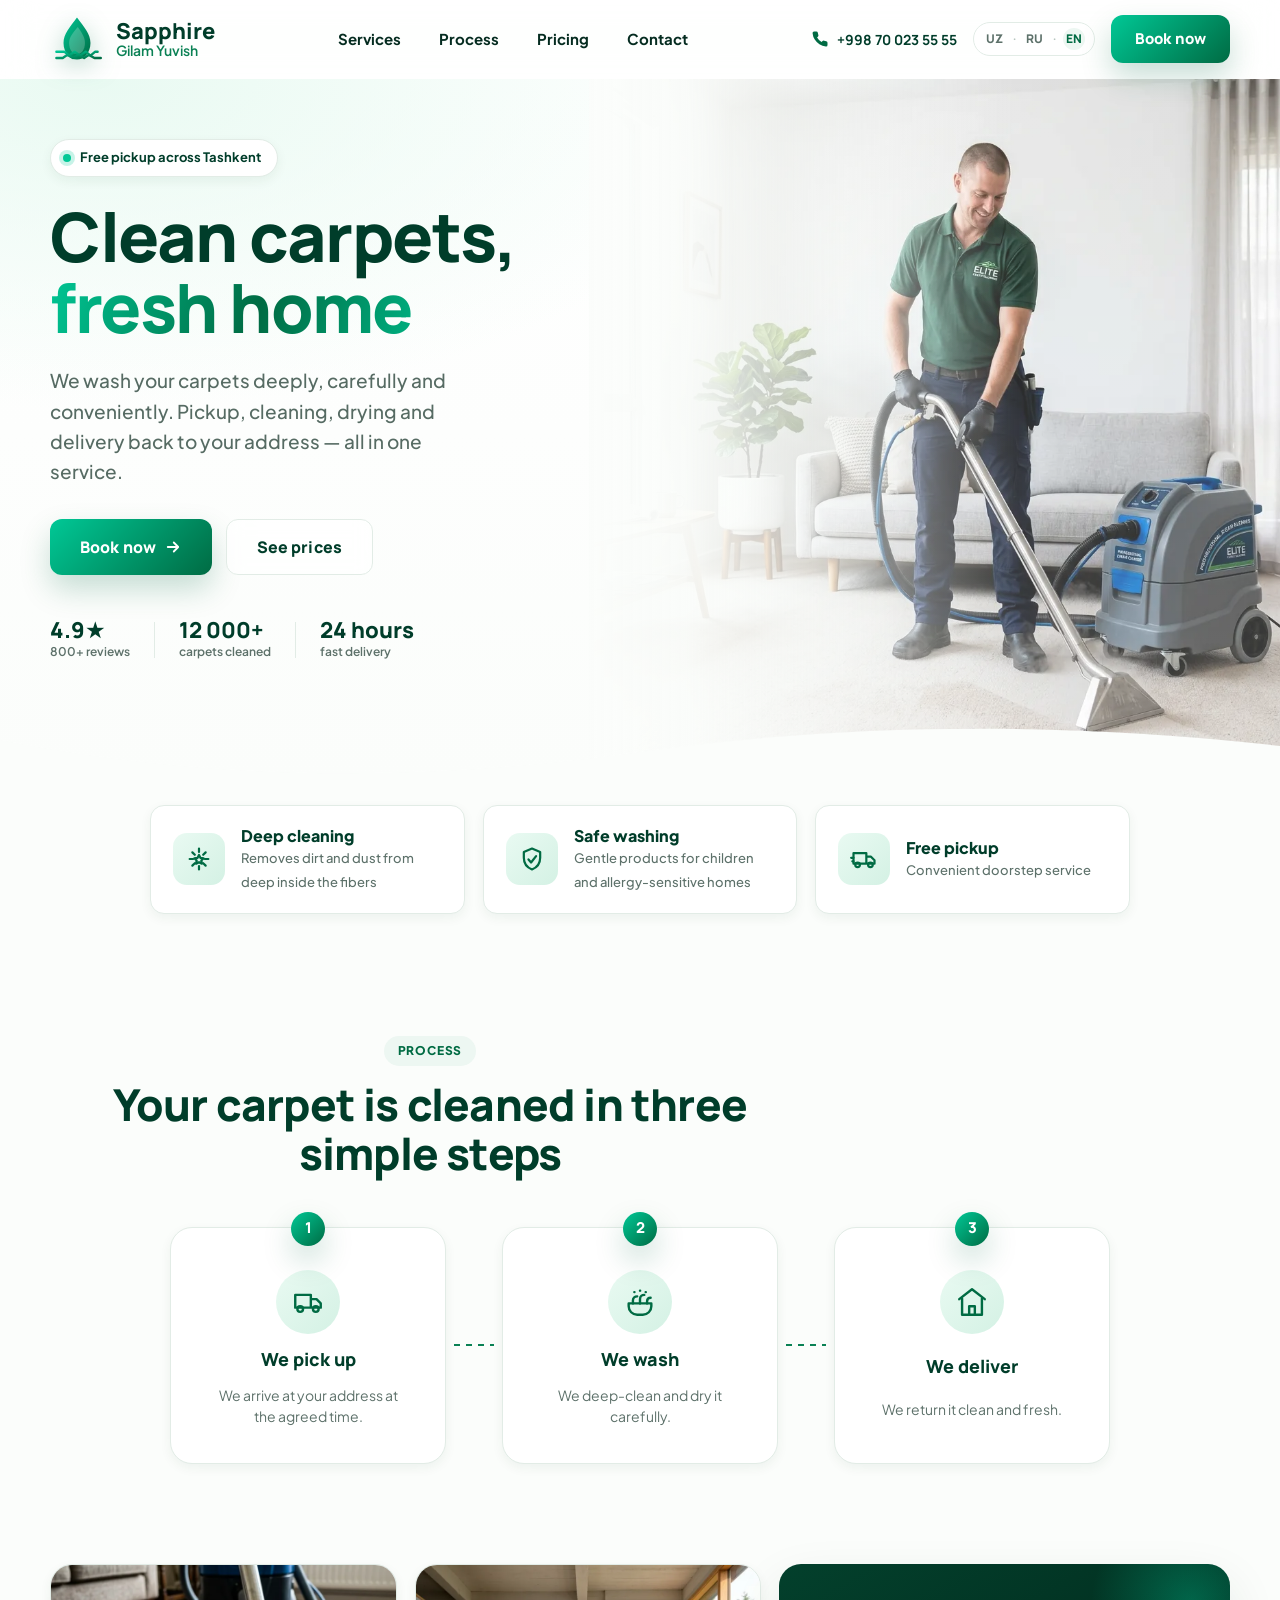
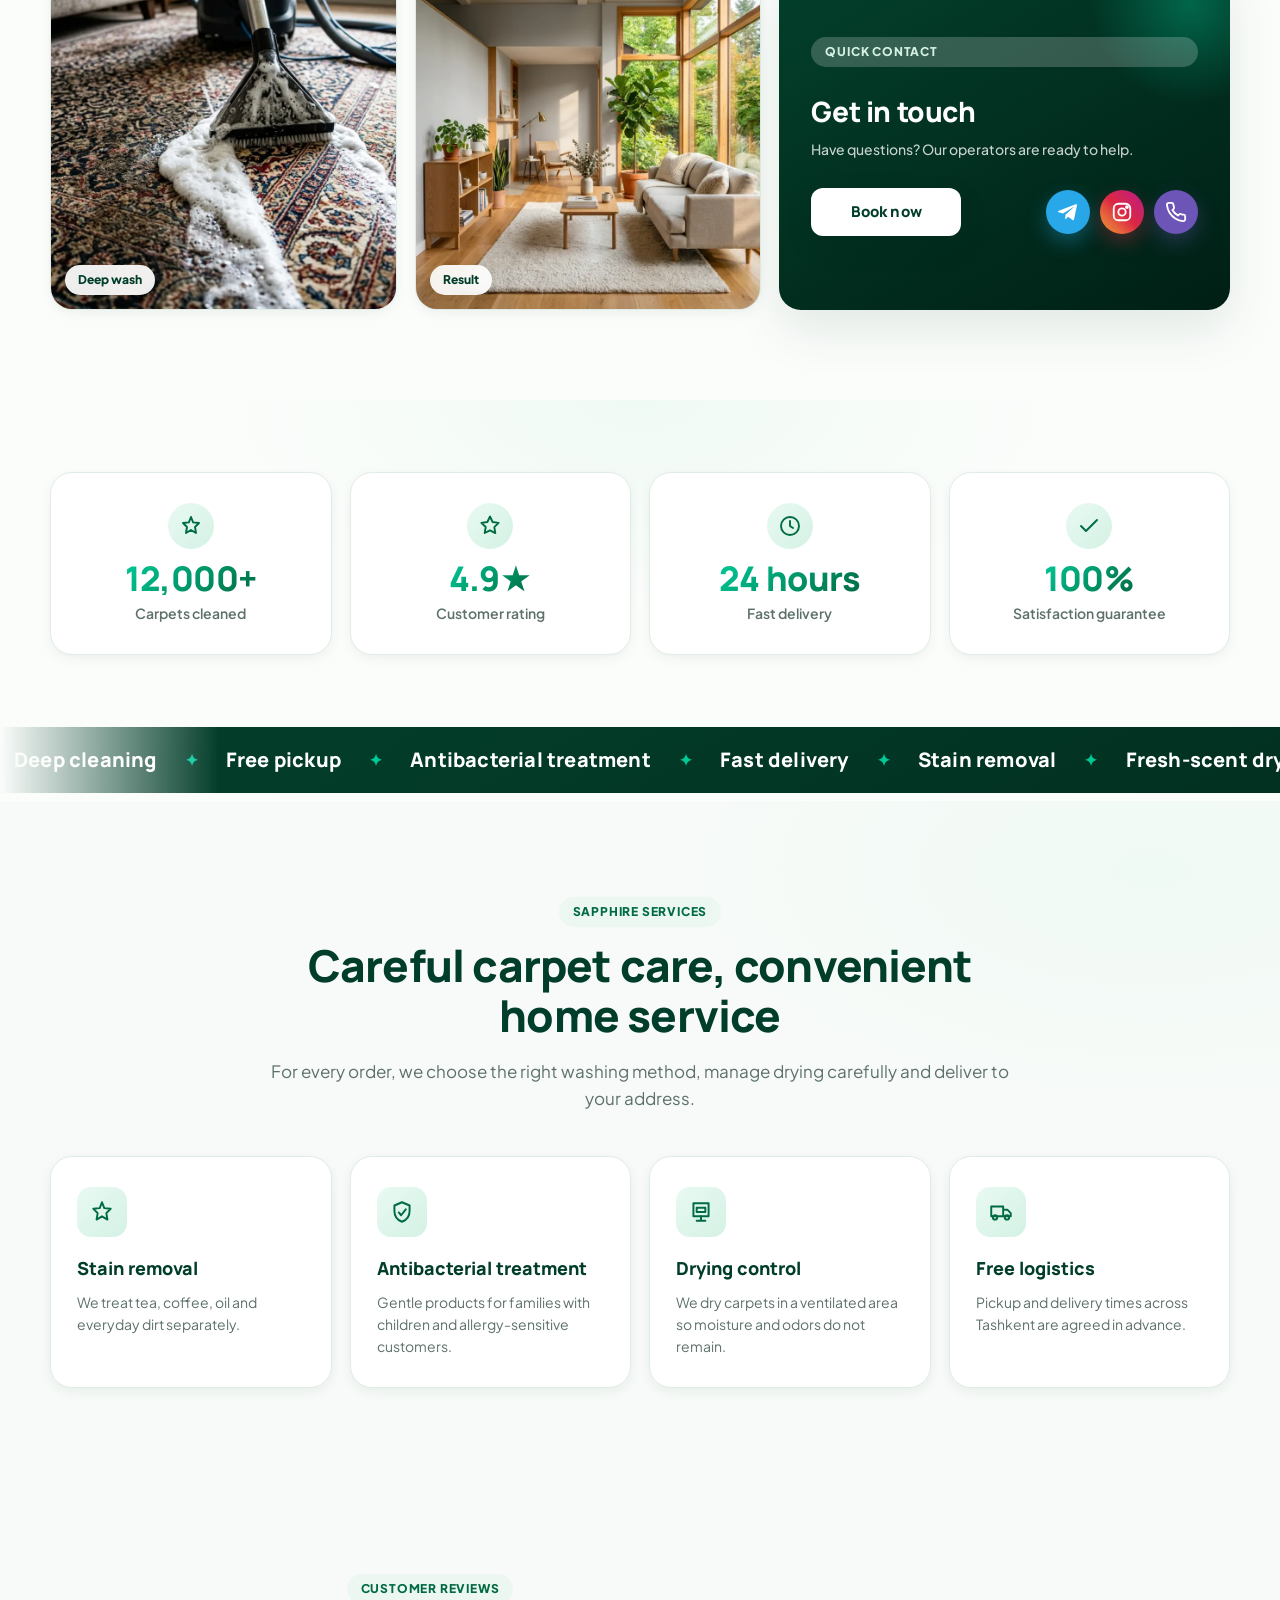
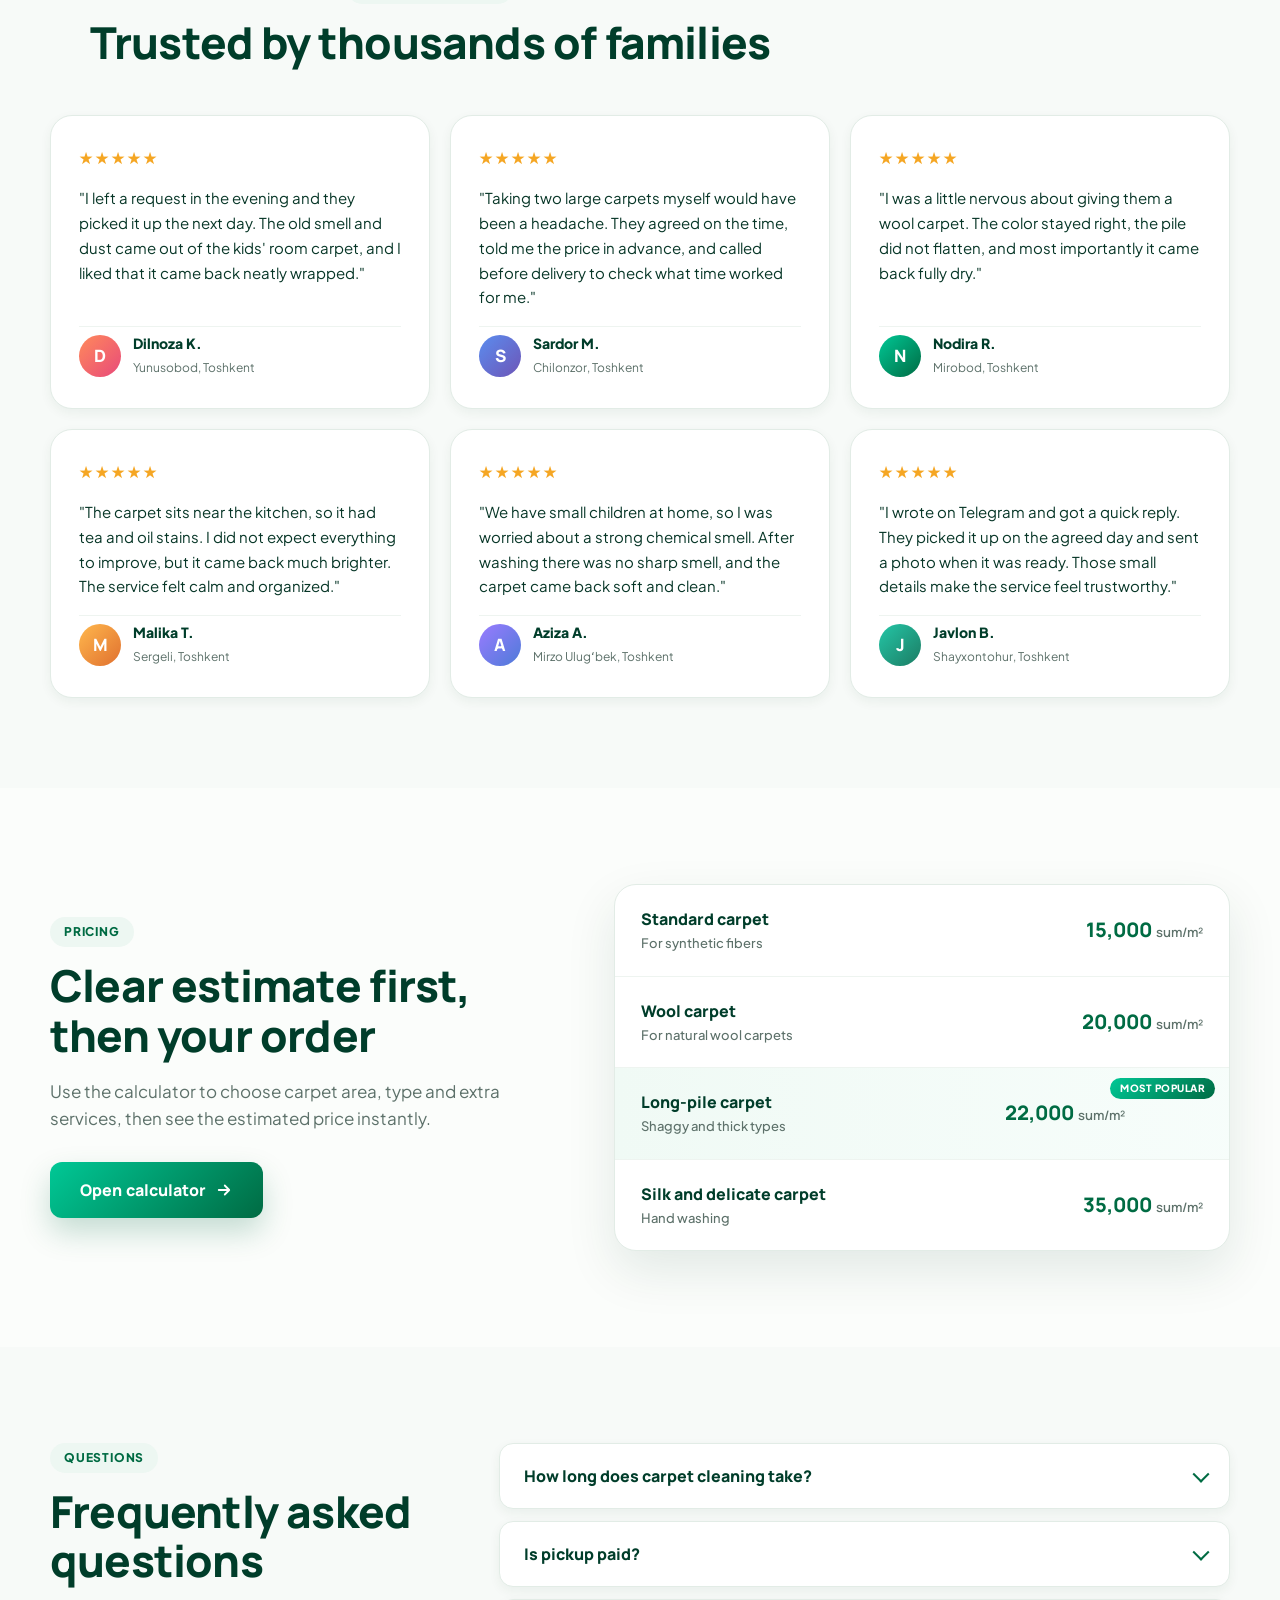
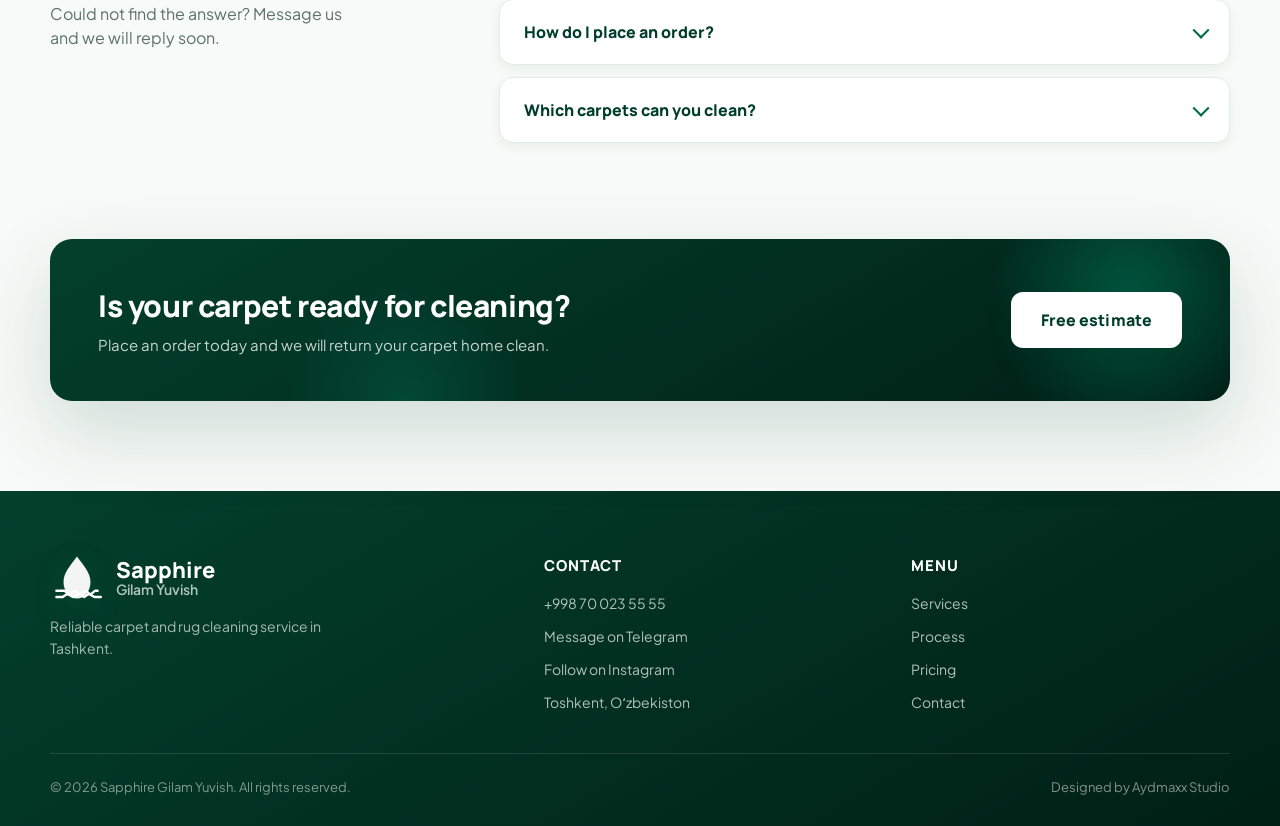
==== commit a5ebff89: "content: add natural testimonials" ====
--- a/en/index.html
+++ b/en/index.html
@@ -376,7 +376,7 @@
       <div class="container testimonials-grid">
         <article class="testimonial-card reveal">
           <div class="testimonial-stars" aria-label="5 stars">★★★★★</div>
-          <p>"They picked up the carpet and returned it looking almost new. No smell left, and my child can play on it comfortably."</p>
+          <p>"I left a request in the evening and they picked it up the next day. The old smell and dust came out of the kids' room carpet, and I liked that it came back neatly wrapped."</p>
           <div class="testimonial-author">
             <span class="testimonial-avatar" style="--c1:#ff8a5b;--c2:#e84a7a">D</span>
             <span>
@@ -387,7 +387,7 @@
         </article>
         <article class="testimonial-card reveal">
           <div class="testimonial-stars" aria-label="5 stars">★★★★★</div>
-          <p>"Free pickup and delivery is very convenient. It saved me a lot of time, and I am happy with the price and service."</p>
+          <p>"Taking two large carpets myself would have been a headache. They agreed on the time, told me the price in advance, and called before delivery to check what time worked for me."</p>
           <div class="testimonial-author">
             <span class="testimonial-avatar" style="--c1:#5b8def;--c2:#6d55b7">S</span>
             <span>
@@ -398,12 +398,45 @@
         </article>
         <article class="testimonial-card reveal">
           <div class="testimonial-stars" aria-label="5 stars">★★★★★</div>
-          <p>"They washed the wool carpet very carefully. The color and pile stayed intact. I can confidently recommend them."</p>
+          <p>"I was a little nervous about giving them a wool carpet. The color stayed right, the pile did not flatten, and most importantly it came back fully dry."</p>
           <div class="testimonial-author">
             <span class="testimonial-avatar" style="--c1:#00c896;--c2:#006b43">N</span>
             <span>
               <strong>Nodira R.</strong>
               <small>Mirobod, Toshkent</small>
+            </span>
+          </div>
+        </article>
+        <article class="testimonial-card reveal">
+          <div class="testimonial-stars" aria-label="5 stars">★★★★★</div>
+          <p>"The carpet sits near the kitchen, so it had tea and oil stains. I did not expect everything to improve, but it came back much brighter. The service felt calm and organized."</p>
+          <div class="testimonial-author">
+            <span class="testimonial-avatar" style="--c1:#ffb84d;--c2:#e0702f">M</span>
+            <span>
+              <strong>Malika T.</strong>
+              <small>Sergeli, Toshkent</small>
+            </span>
+          </div>
+        </article>
+        <article class="testimonial-card reveal">
+          <div class="testimonial-stars" aria-label="5 stars">★★★★★</div>
+          <p>"We have small children at home, so I was worried about a strong chemical smell. After washing there was no sharp smell, and the carpet came back soft and clean."</p>
+          <div class="testimonial-author">
+            <span class="testimonial-avatar" style="--c1:#9a7bff;--c2:#4e7bd8">A</span>
+            <span>
+              <strong>Aziza A.</strong>
+              <small>Mirzo Ulugʻbek, Toshkent</small>
+            </span>
+          </div>
+        </article>
+        <article class="testimonial-card reveal">
+          <div class="testimonial-stars" aria-label="5 stars">★★★★★</div>
+          <p>"I wrote on Telegram and got a quick reply. They picked it up on the agreed day and sent a photo when it was ready. Those small details make the service feel trustworthy."</p>
+          <div class="testimonial-author">
+            <span class="testimonial-avatar" style="--c1:#24c6a7;--c2:#1c7c63">J</span>
+            <span>
+              <strong>Javlon B.</strong>
+              <small>Shayxontohur, Toshkent</small>
             </span>
           </div>
         </article>
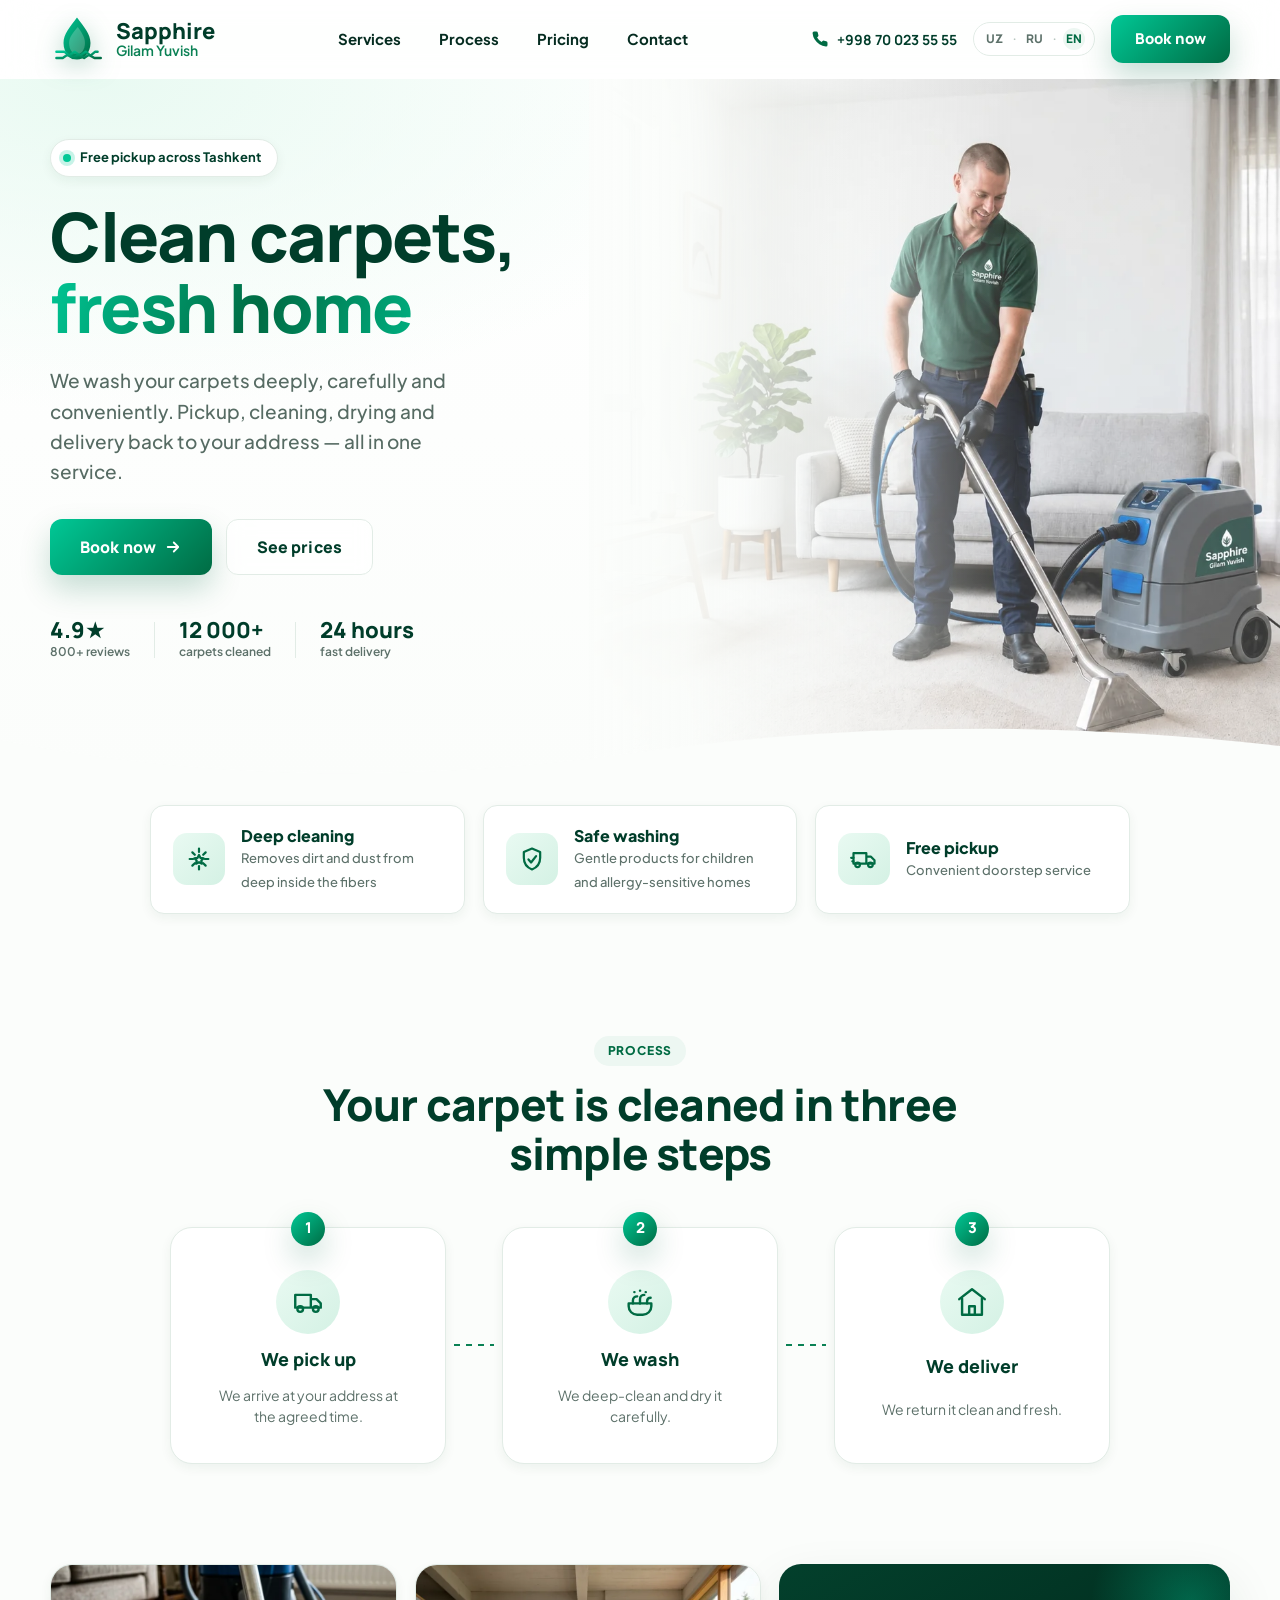
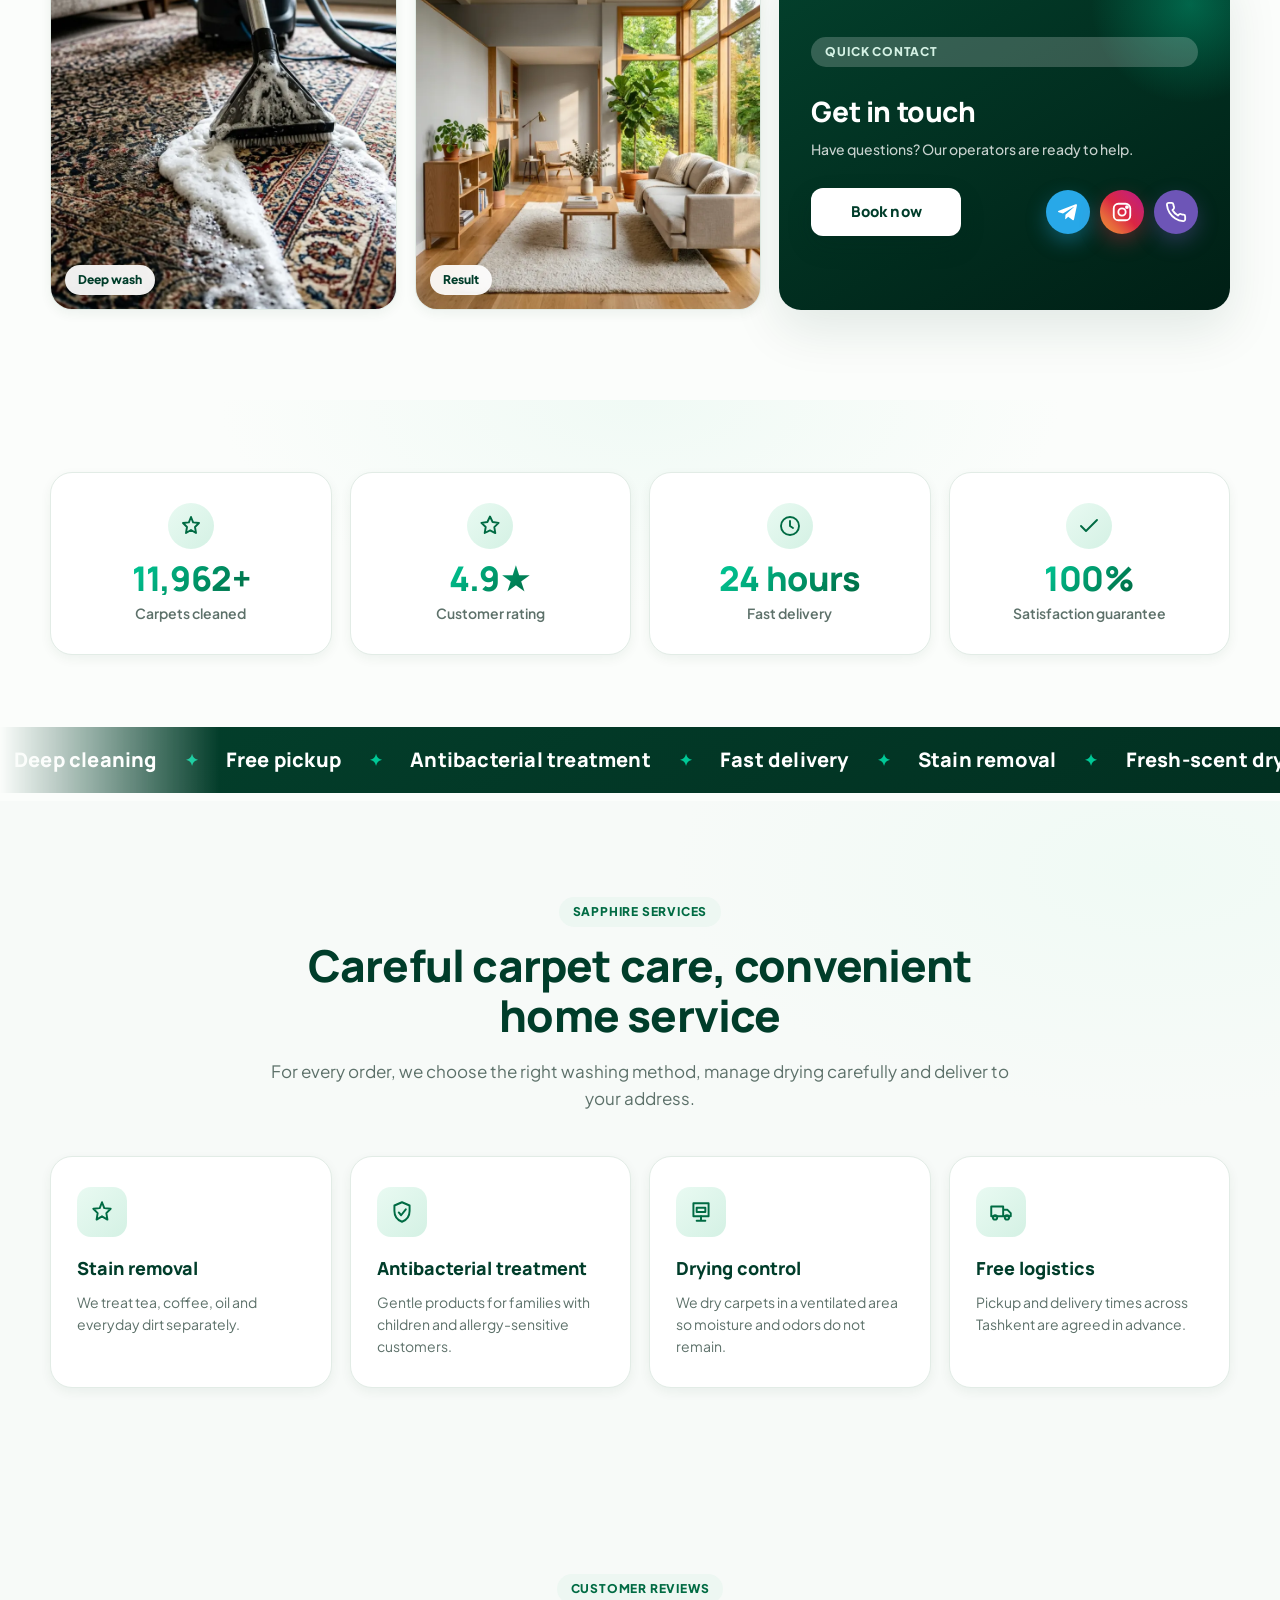
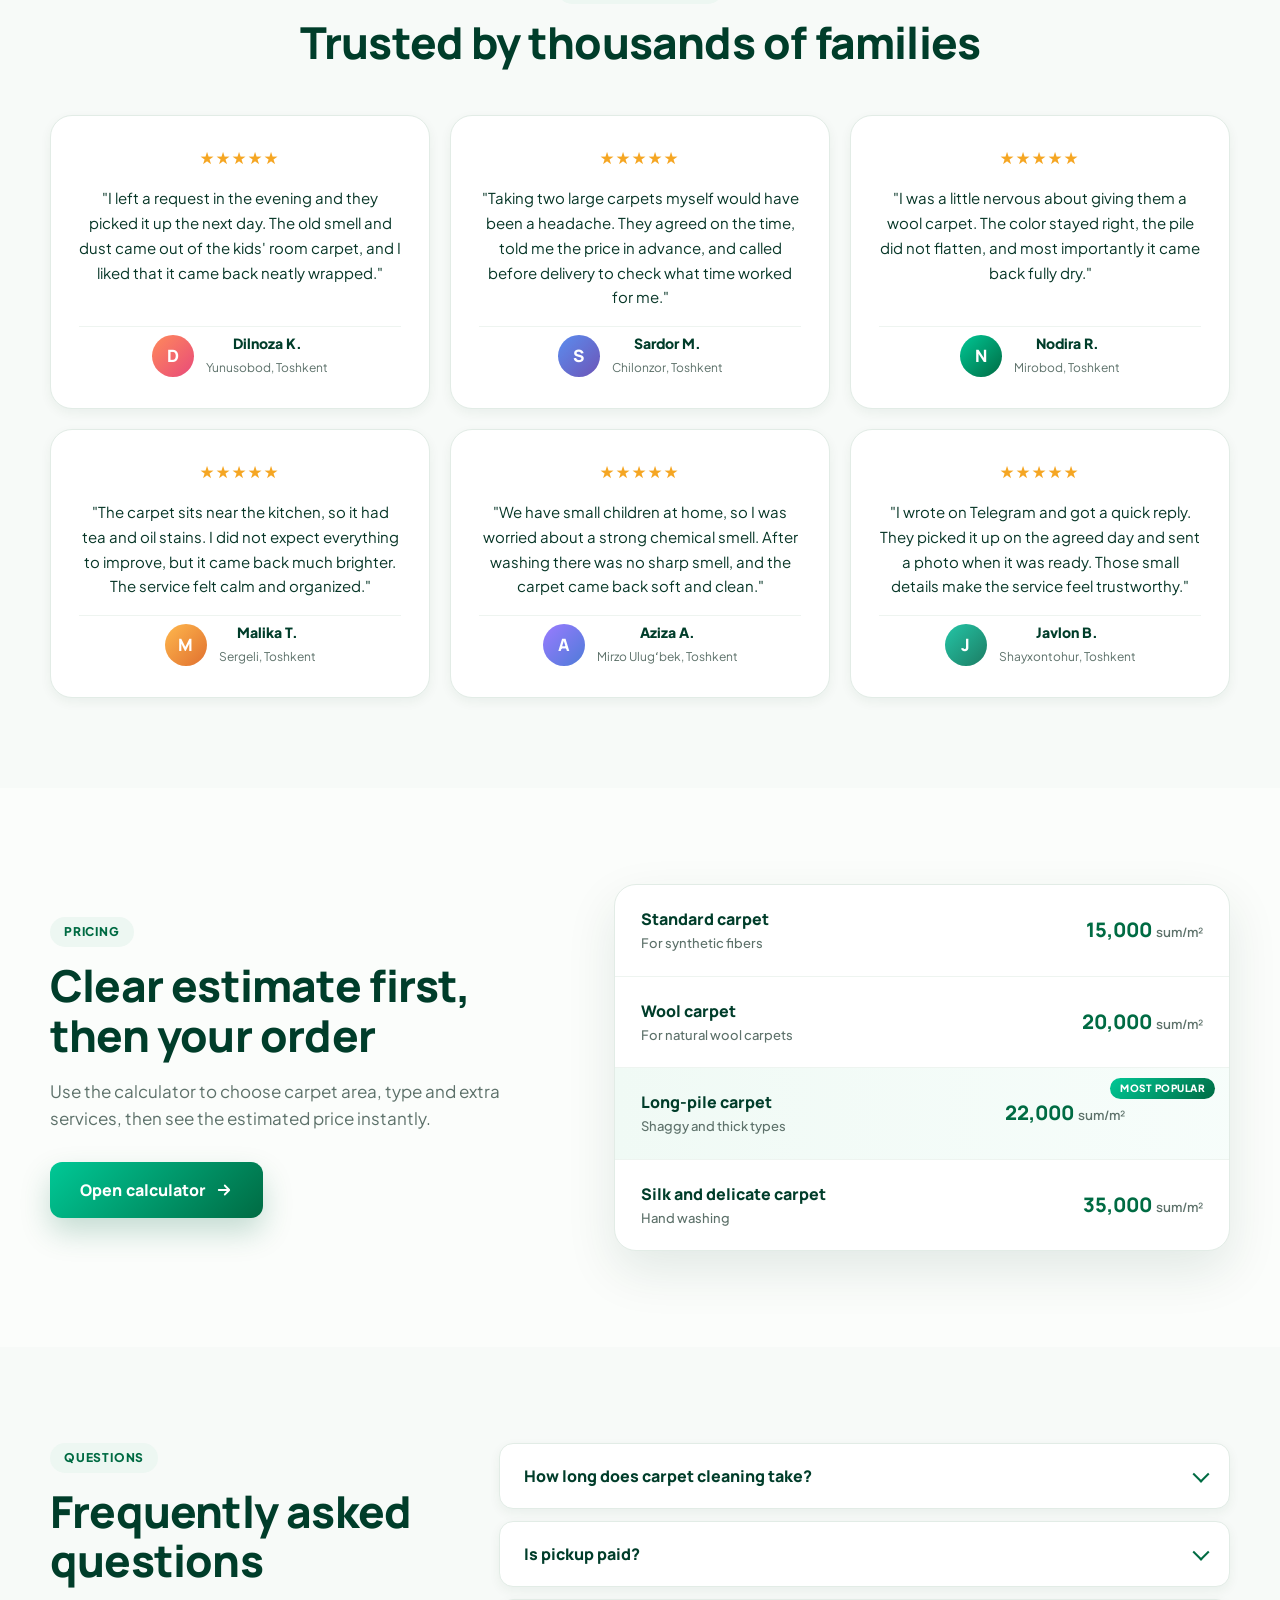
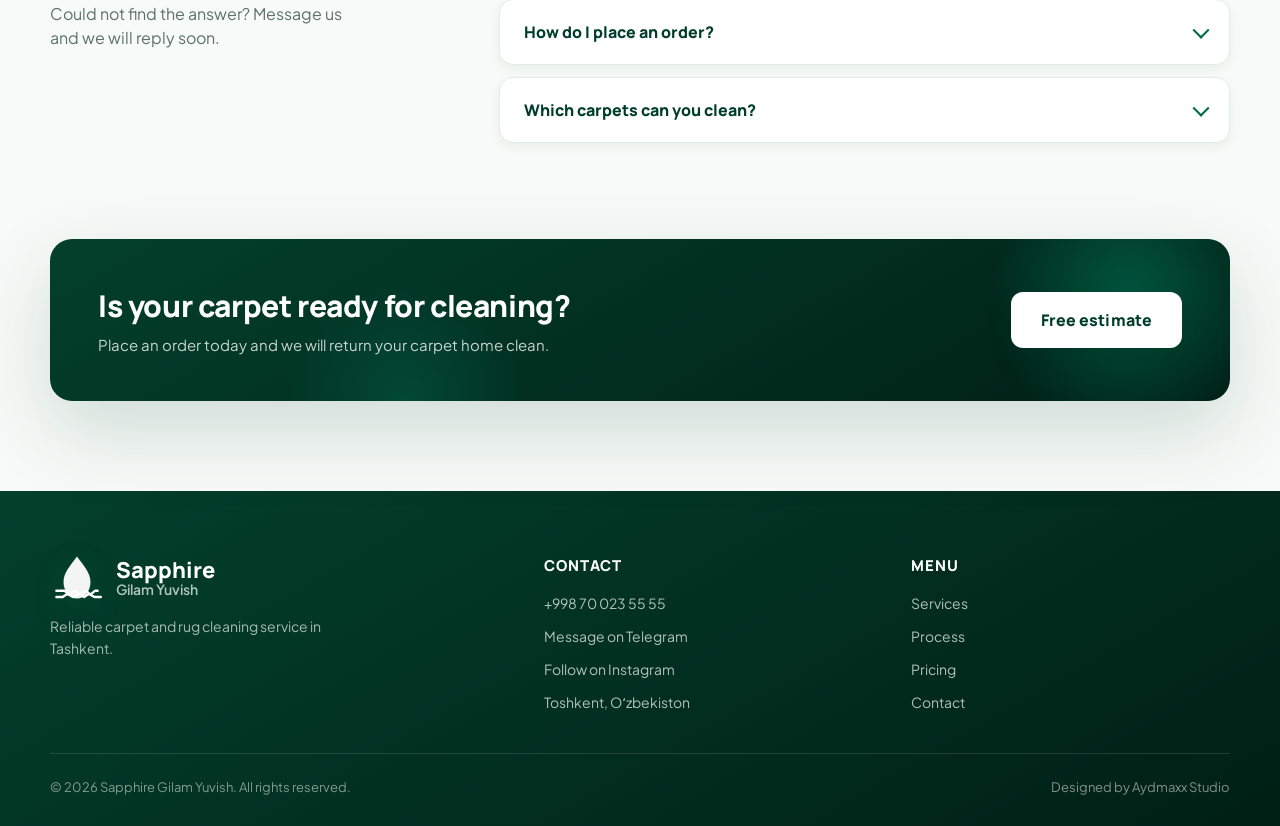
==== commit 834c40e1: "Update hero image asset to sapphire variant" ====
--- a/en/index.html
+++ b/en/index.html
@@ -90,7 +90,7 @@
     <section class="hero-section" aria-labelledby="hero-title">
       <div class="hero-glow" aria-hidden="true"></div>
       <div class="hero-art" aria-hidden="true">
-        <img src="../images/hero_cleaner.webp" alt="" fetchpriority="high" decoding="async">
+        <img src="../images/hero_cleaner_sapphire.webp" alt="" fetchpriority="high" decoding="async">
       </div>
       <div class="container hero-container">
         <div class="hero-copy reveal">
--- a/style.css
+++ b/style.css
@@ -710,6 +710,7 @@
    =================================================================== */
 .section-heading {
   max-width: 760px;
+  margin-inline: auto;
   text-align: center;
 }
 
@@ -1175,8 +1176,10 @@
 .testimonial-card {
   display: flex;
   flex-direction: column;
+  align-items: center;
   gap: 16px;
   padding: 30px 28px;
+  text-align: center;
   border-radius: var(--radius-lg);
   background: #ffffff;
   border: 1px solid var(--line);
@@ -1206,9 +1209,11 @@
 .testimonial-author {
   display: flex;
   align-items: center;
+  justify-content: center;
   gap: 12px;
   padding-top: 6px;
   border-top: 1px solid var(--line-soft);
+  width: 100%;
 }
 
 .testimonial-avatar {
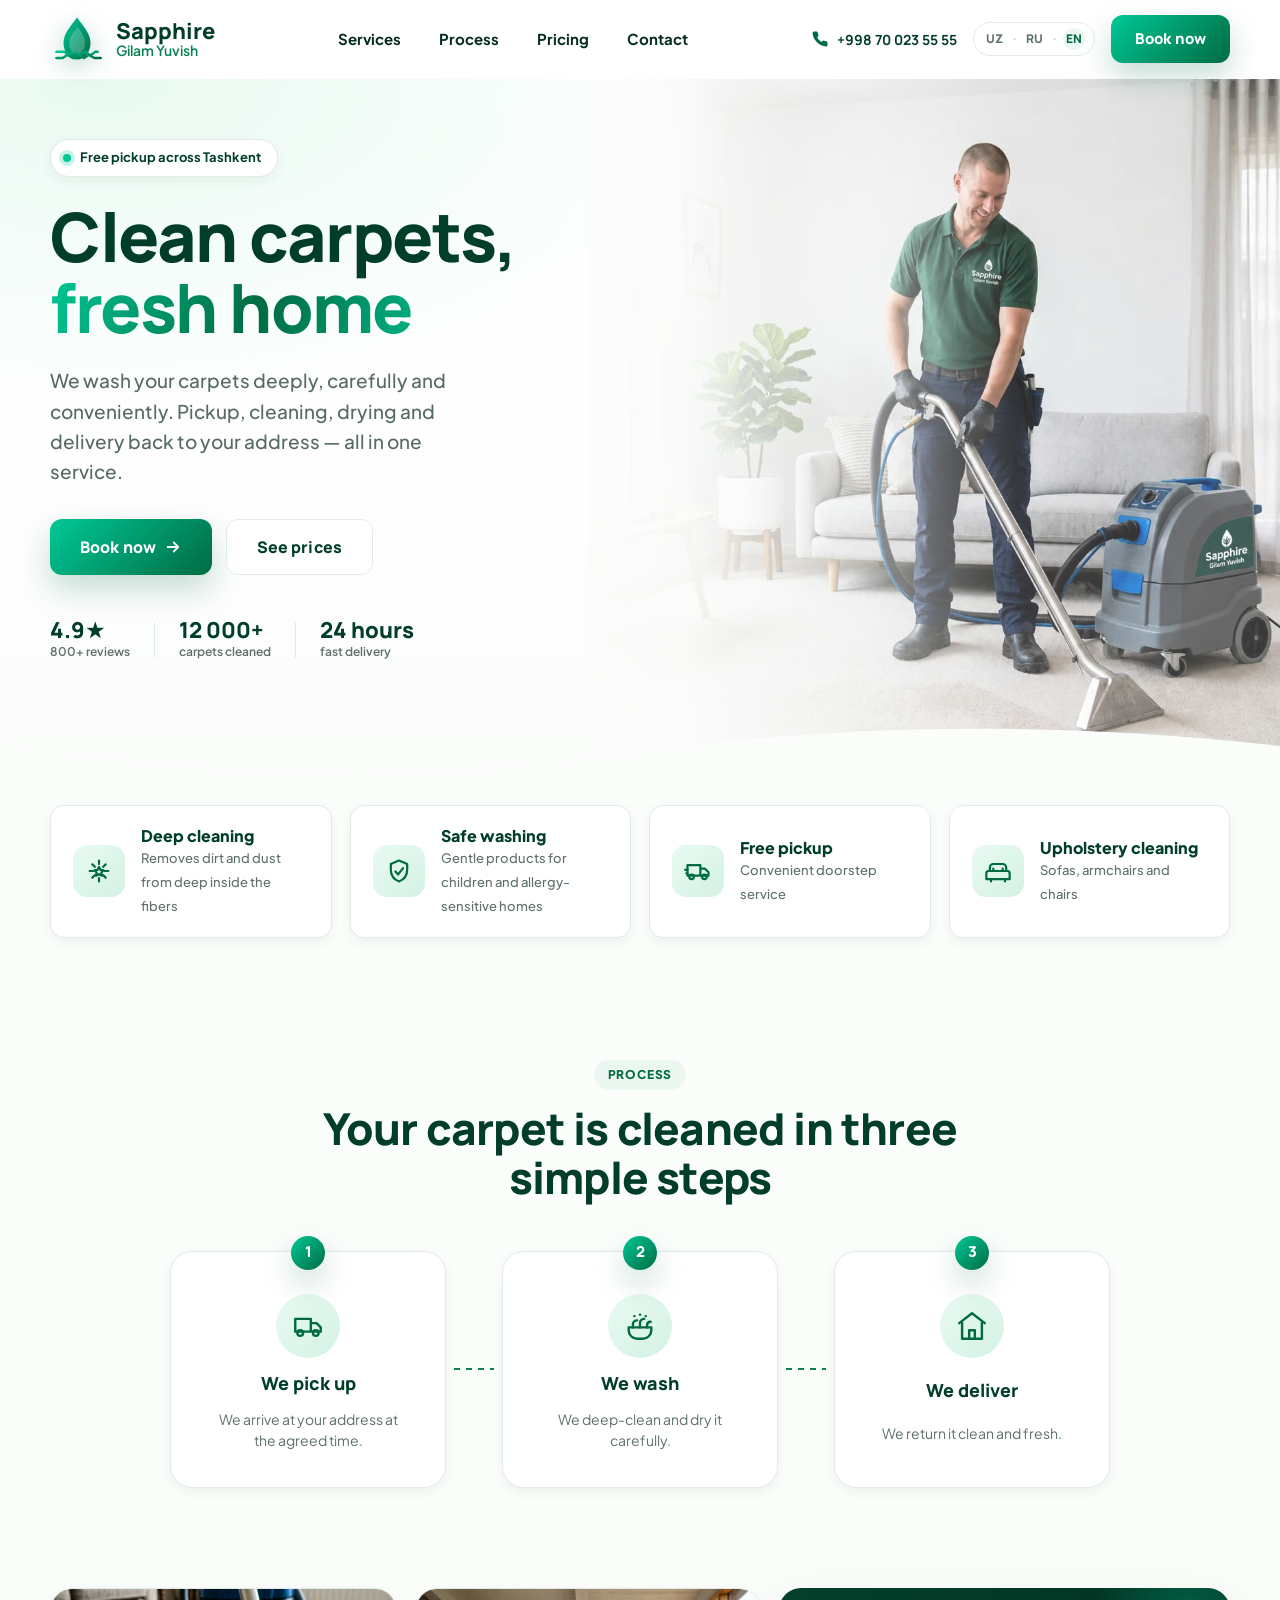
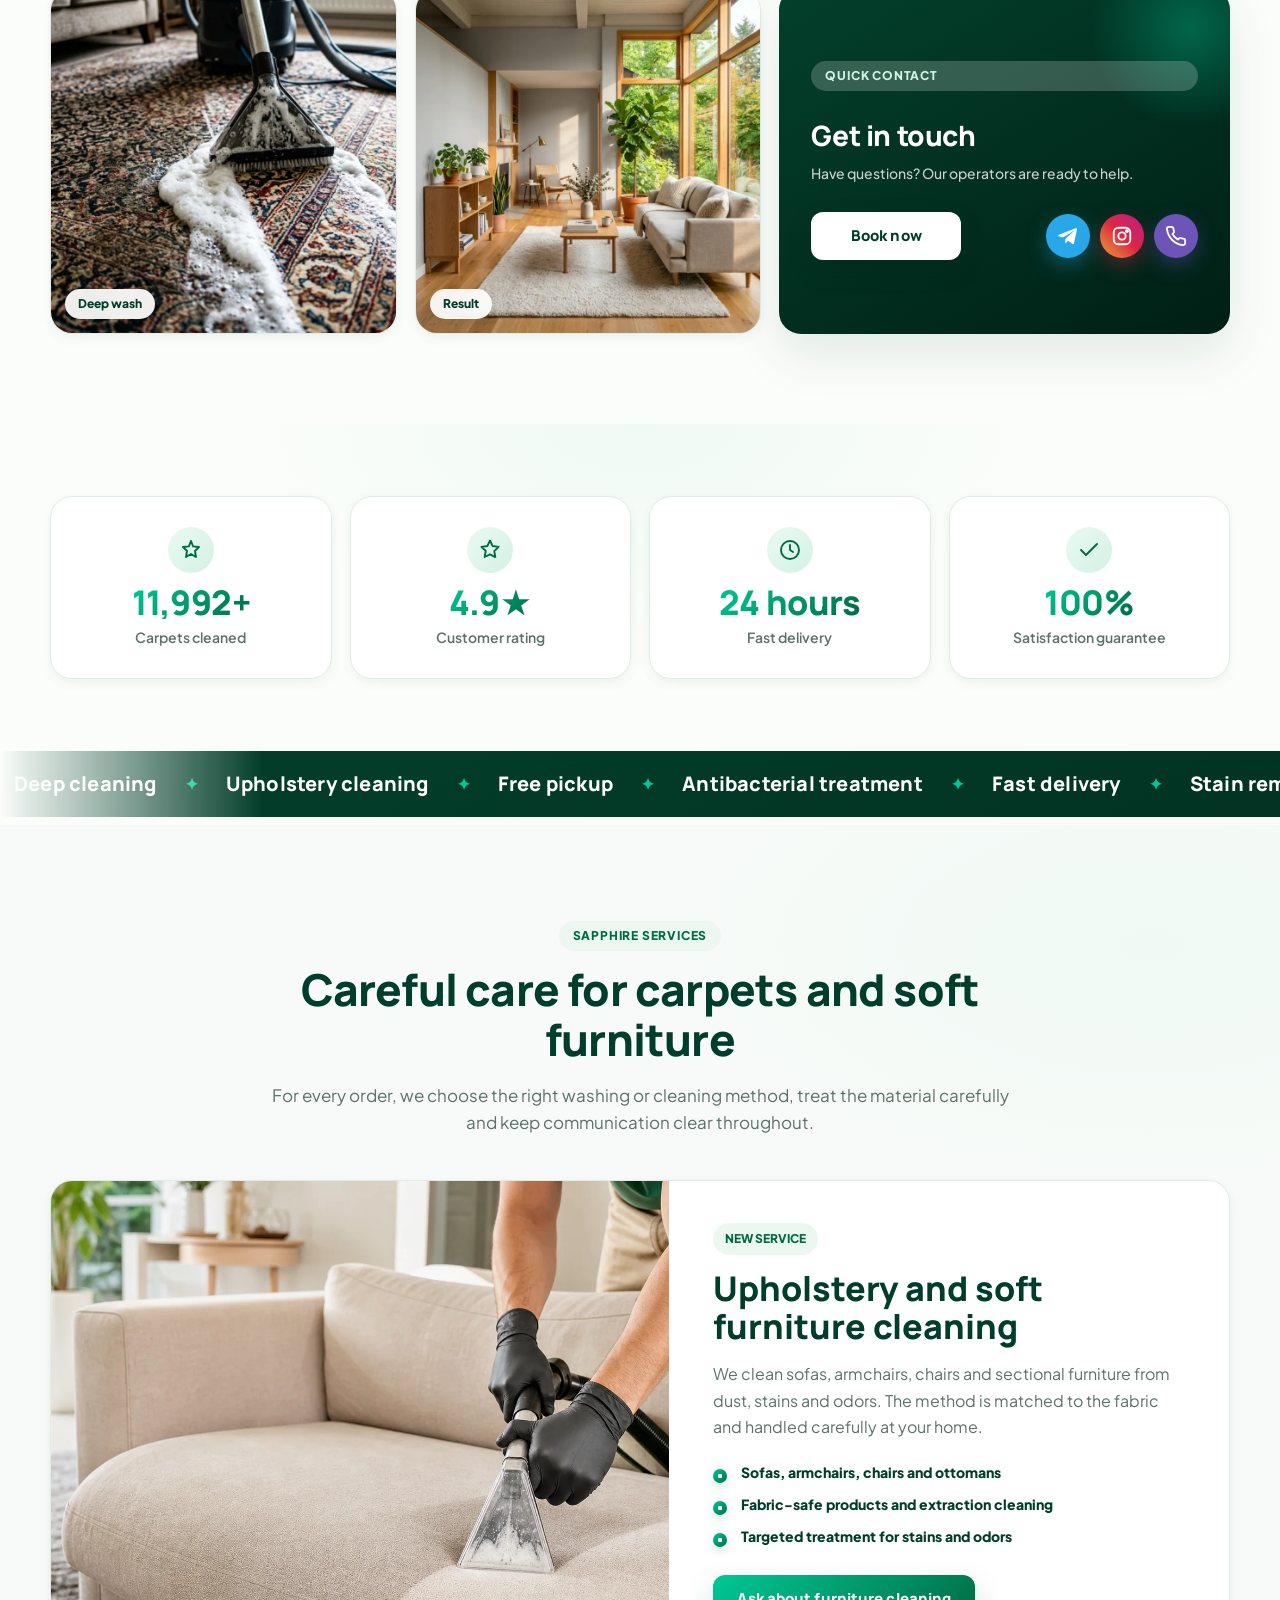
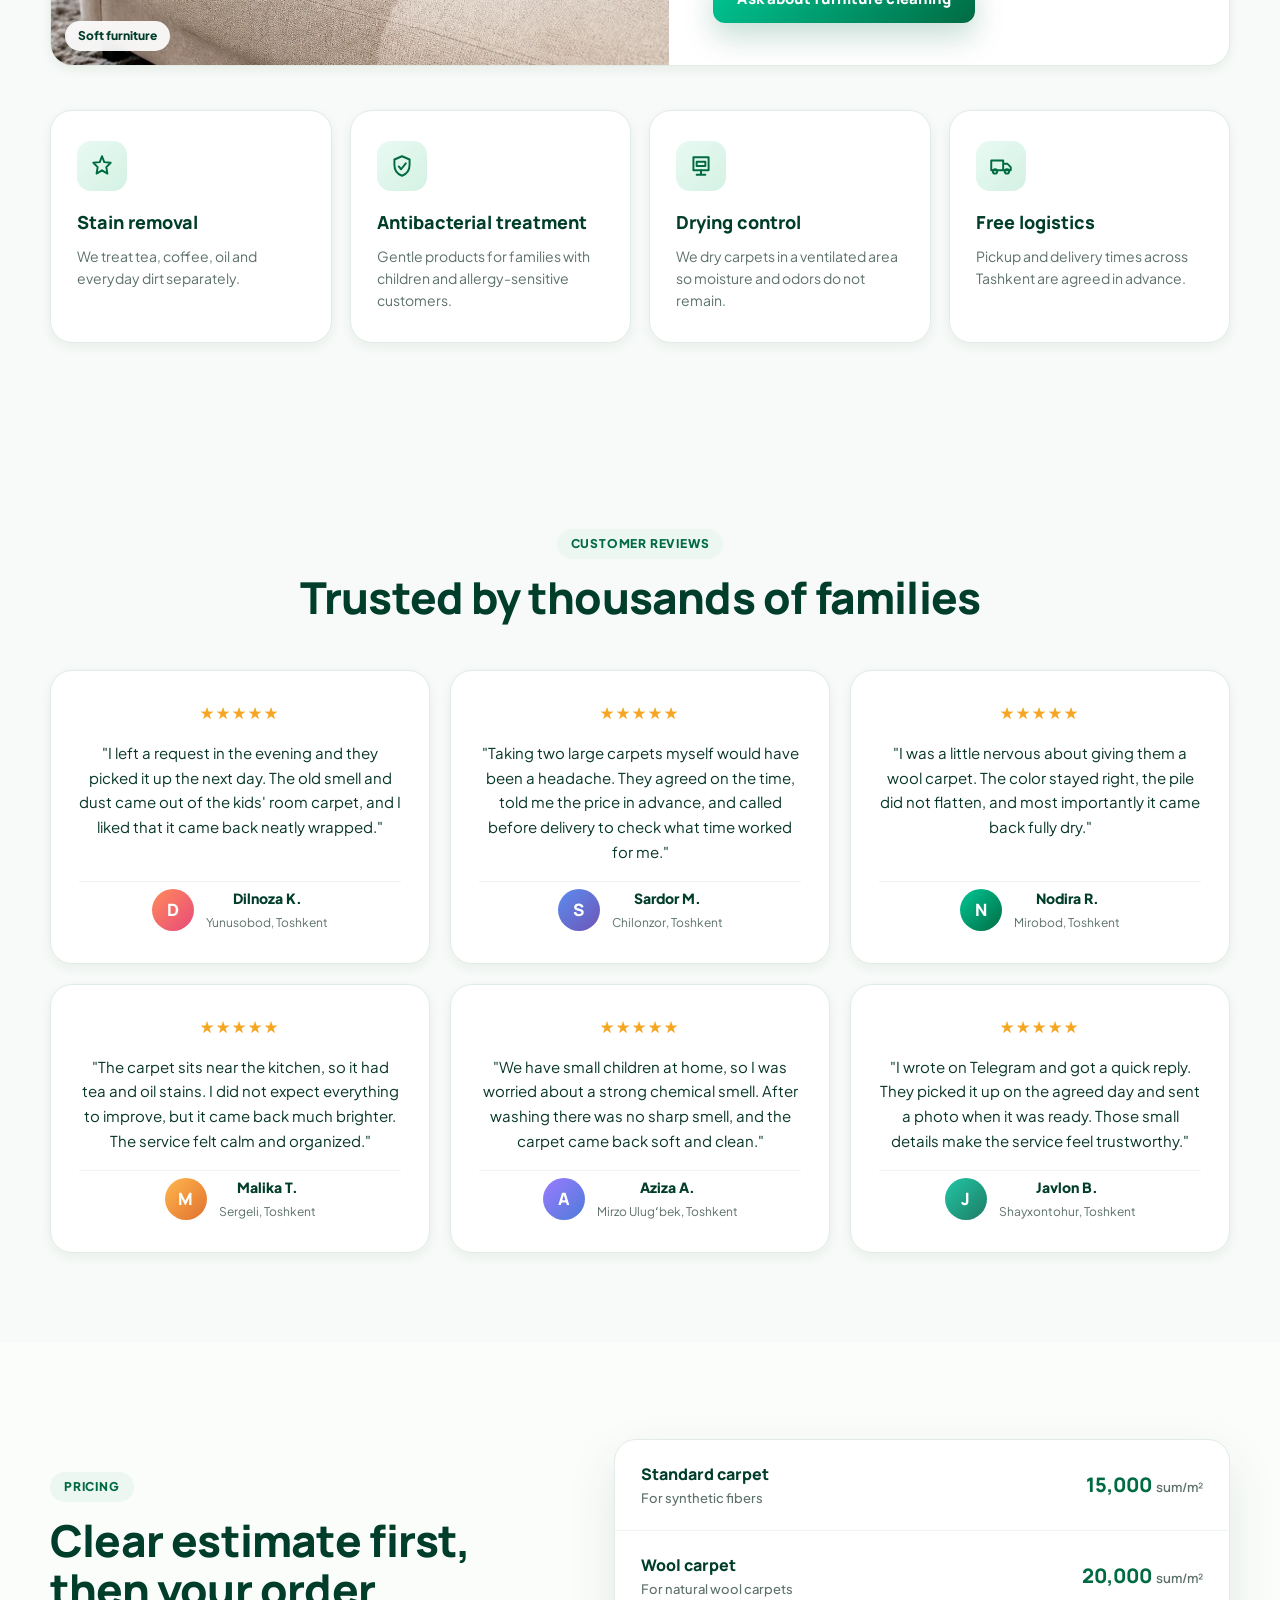
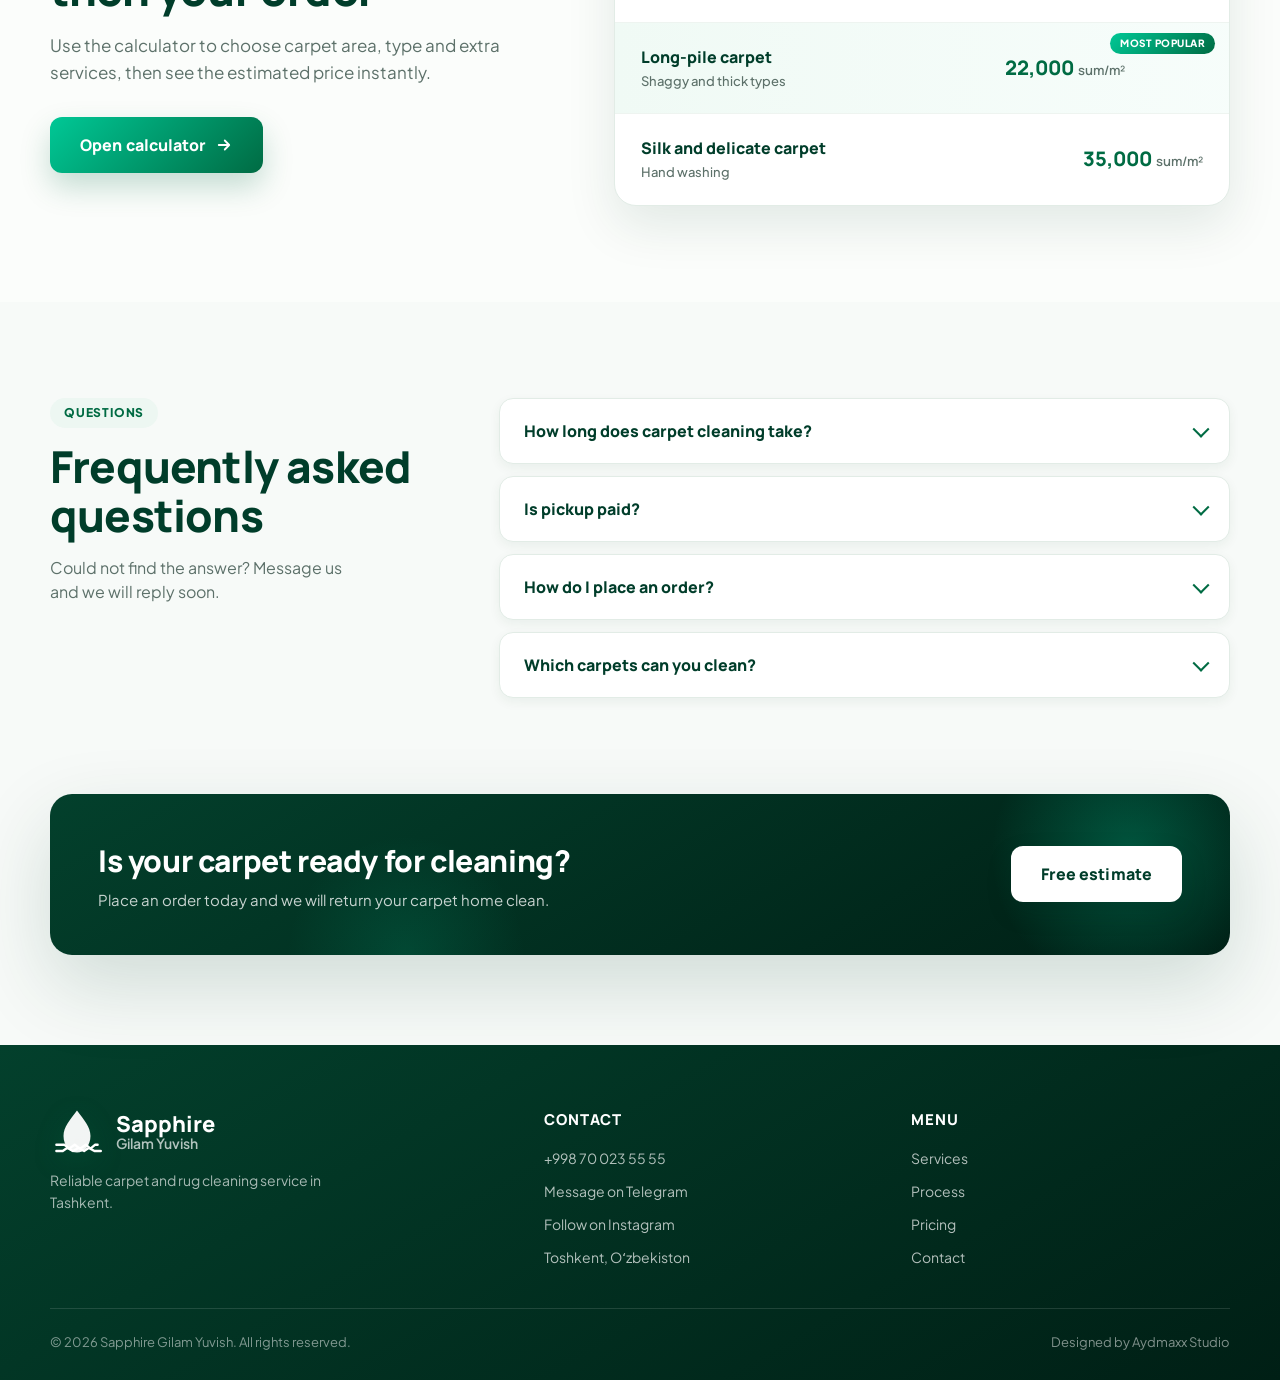
==== commit 47d05580: "Add upholstery cleaning service" ====
--- a/en/index.html
+++ b/en/index.html
@@ -171,6 +171,20 @@
             <small>Convenient doorstep service</small>
           </div>
         </article>
+
+        <article class="feature-card reveal">
+          <span class="feature-icon" aria-hidden="true">
+            <svg viewBox="0 0 24 24">
+              <path d="M5 12V9a3 3 0 0 1 3-3h8a3 3 0 0 1 3 3v3"/>
+              <path d="M4 12h16a2 2 0 0 1 2 2v5H2v-5a2 2 0 0 1 2-2Z"/>
+              <path d="M6 19v2M18 19v2M8 12v-2M16 12v-2"/>
+            </svg>
+          </span>
+          <div>
+            <strong>Upholstery cleaning</strong>
+            <small>Sofas, armchairs and chairs</small>
+          </div>
+        </article>
       </div>
     </section>
 
@@ -311,12 +325,14 @@
       <div class="marquee">
         <div class="marquee-track">
           <span>Deep cleaning</span><span class="marquee-dot">✦</span>
+          <span>Upholstery cleaning</span><span class="marquee-dot">✦</span>
           <span>Free pickup</span><span class="marquee-dot">✦</span>
           <span>Antibacterial treatment</span><span class="marquee-dot">✦</span>
           <span>Fast delivery</span><span class="marquee-dot">✦</span>
           <span>Stain removal</span><span class="marquee-dot">✦</span>
           <span>Fresh-scent drying</span><span class="marquee-dot">✦</span>
           <span>Deep cleaning</span><span class="marquee-dot">✦</span>
+          <span>Upholstery cleaning</span><span class="marquee-dot">✦</span>
           <span>Free pickup</span><span class="marquee-dot">✦</span>
           <span>Antibacterial treatment</span><span class="marquee-dot">✦</span>
           <span>Fast delivery</span><span class="marquee-dot">✦</span>
@@ -330,9 +346,29 @@
     <section class="details-section">
       <div class="container section-heading reveal">
         <span class="eyebrow">Sapphire services</span>
-        <h2>Careful carpet care, convenient home service</h2>
-        <p>For every order, we choose the right washing method, manage drying carefully and deliver to your address.</p>
-      </div>
+        <h2>Careful care for carpets and soft furniture</h2>
+        <p>For every order, we choose the right washing or cleaning method, treat the material carefully and keep communication clear throughout.</p>
+      </div>
+      <article class="container service-highlight reveal">
+        <div class="service-highlight-media">
+          <picture>
+            <source srcset="../images/upholstery_cleaning.webp" type="image/webp">
+            <img src="../images/upholstery_cleaning.png" alt="Professional upholstery cleaning with an extraction tool" loading="lazy" decoding="async">
+          </picture>
+          <span class="image-card-tag">Soft furniture</span>
+        </div>
+        <div class="service-highlight-copy">
+          <span class="service-highlight-kicker">New service</span>
+          <h3>Upholstery and soft furniture cleaning</h3>
+          <p>We clean sofas, armchairs, chairs and sectional furniture from dust, stains and odors. The method is matched to the fabric and handled carefully at your home.</p>
+          <ul class="service-highlight-list">
+            <li>Sofas, armchairs, chairs and ottomans</li>
+            <li>Fabric-safe products and extraction cleaning</li>
+            <li>Targeted treatment for stains and odors</li>
+          </ul>
+          <a class="btn btn-primary service-highlight-action" href="#contact">Ask about furniture cleaning</a>
+        </div>
+      </article>
       <div class="container service-grid">
         <article class="service-card reveal">
           <span class="service-card-icon" aria-hidden="true">
--- a/style.css
+++ b/style.css
@@ -642,9 +642,9 @@
 
 .features-container {
   display: grid;
-  grid-template-columns: repeat(3, 1fr);
+  grid-template-columns: repeat(4, minmax(0, 1fr));
   gap: 18px;
-  max-width: 980px;
+  max-width: var(--container);
 }
 
 .feature-card {
@@ -1333,6 +1333,112 @@
   color: var(--muted);
   font-size: 14px;
   line-height: 1.55;
+}
+
+.service-highlight {
+  display: grid;
+  grid-template-columns: minmax(0, 1.05fr) minmax(340px, .95fr);
+  gap: 0;
+  margin-top: 44px;
+  overflow: hidden;
+  border: 1px solid var(--line);
+  border-radius: var(--radius-lg);
+  background: #ffffff;
+  box-shadow: var(--shadow-sm);
+}
+
+.service-highlight-media {
+  position: relative;
+  min-height: 340px;
+  overflow: hidden;
+  background: var(--mint);
+}
+
+.service-highlight-media picture,
+.service-highlight-media img {
+  width: 100%;
+  height: 100%;
+  display: block;
+}
+
+.service-highlight-media img {
+  object-fit: cover;
+  transition: transform .7s ease;
+}
+
+.service-highlight:hover .service-highlight-media img {
+  transform: scale(1.04);
+}
+
+.service-highlight-copy {
+  display: flex;
+  flex-direction: column;
+  justify-content: center;
+  padding: 42px 44px;
+}
+
+.service-highlight-kicker {
+  width: fit-content;
+  margin-bottom: 14px;
+  padding: 7px 12px;
+  border-radius: 999px;
+  background: var(--mint);
+  color: var(--green);
+  font-size: 12px;
+  font-weight: 800;
+  text-transform: uppercase;
+  letter-spacing: 0;
+}
+
+.service-highlight h3 {
+  margin: 0;
+  font-family: var(--font-display);
+  color: var(--green-dark);
+  font-size: 34px;
+  line-height: 1.12;
+  font-weight: 800;
+}
+
+.service-highlight p {
+  margin: 16px 0 0;
+  color: var(--muted);
+  font-size: 16px;
+  line-height: 1.65;
+}
+
+.service-highlight-list {
+  display: grid;
+  gap: 11px;
+  margin: 22px 0 0;
+  padding: 0;
+  list-style: none;
+}
+
+.service-highlight-list li {
+  position: relative;
+  padding-left: 28px;
+  color: var(--green-dark);
+  font-size: 14px;
+  font-weight: 800;
+}
+
+.service-highlight-list li::before {
+  content: "";
+  position: absolute;
+  left: 0;
+  top: .45em;
+  width: 14px;
+  height: 14px;
+  border-radius: 50%;
+  background:
+    radial-gradient(circle at 50% 50%, #ffffff 0 2px, transparent 2.5px),
+    var(--grad-green);
+  box-shadow: 0 4px 10px rgba(0, 107, 67, .18);
+}
+
+.service-highlight-action {
+  align-self: flex-start;
+  margin-top: 28px;
 }
 
 /* ===================================================================
@@ -2189,10 +2295,22 @@
 }
 
 @media (max-width: 980px) {
+  .features-container {
+    grid-template-columns: repeat(2, 1fr);
+  }
+
   .service-grid,
   .stats-grid,
   .testimonials-grid {
     grid-template-columns: repeat(2, 1fr);
+  }
+
+  .service-highlight {
+    grid-template-columns: 1fr;
+  }
+
+  .service-highlight-media {
+    min-height: 280px;
   }
 
   .pricing-layout,
@@ -2319,7 +2437,7 @@
 
   .features-container {
     width: min(100% - 24px, var(--container));
-    grid-template-columns: repeat(3, minmax(0, 1fr));
+    grid-template-columns: repeat(2, minmax(0, 1fr));
     gap: 10px;
   }
 
@@ -2427,6 +2545,26 @@
     padding: 64px 0;
   }
 
+  .service-highlight {
+    margin-top: 34px;
+  }
+
+  .service-highlight-media {
+    min-height: 220px;
+  }
+
+  .service-highlight-copy {
+    padding: 30px 24px;
+  }
+
+  .service-highlight h3 {
+    font-size: 26px;
+  }
+
+  .service-highlight-action {
+    width: 100%;
+  }
+
   .stats-section,
   .testimonials-section {
     padding: 64px 0;
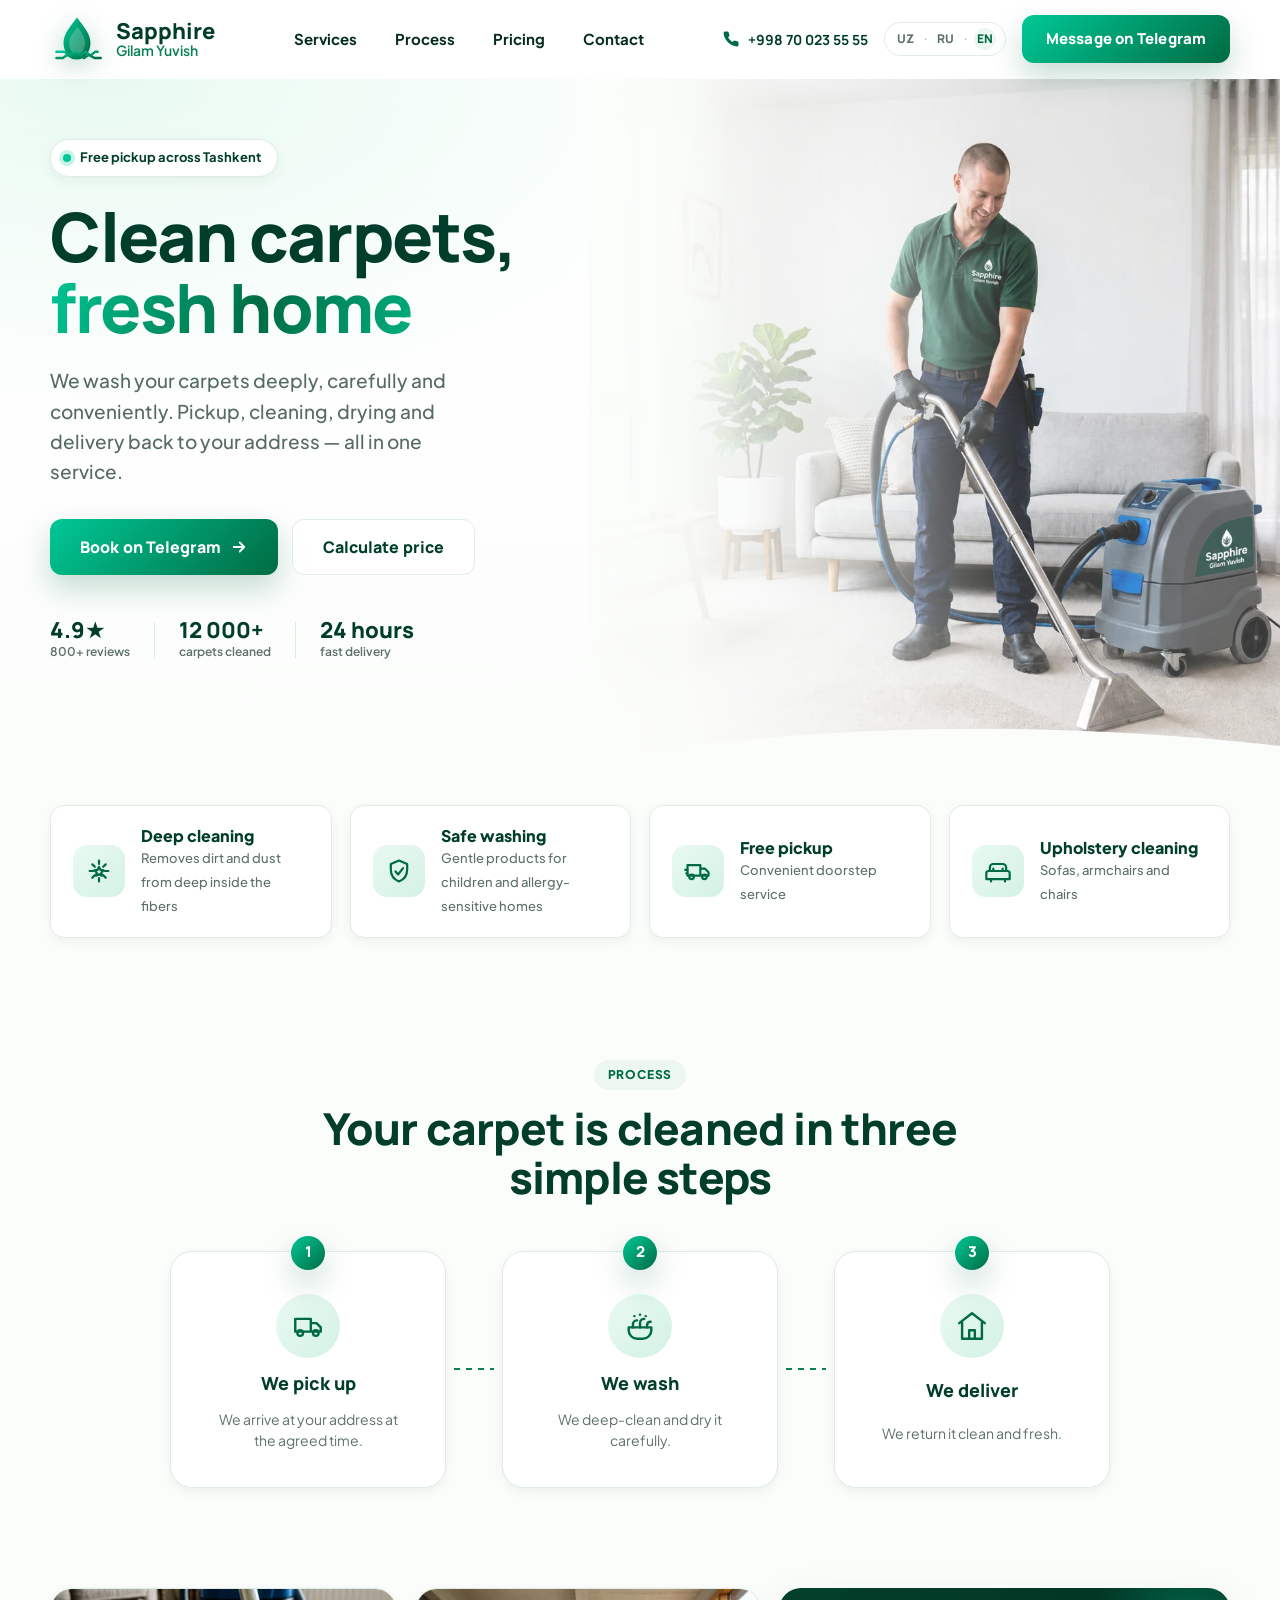
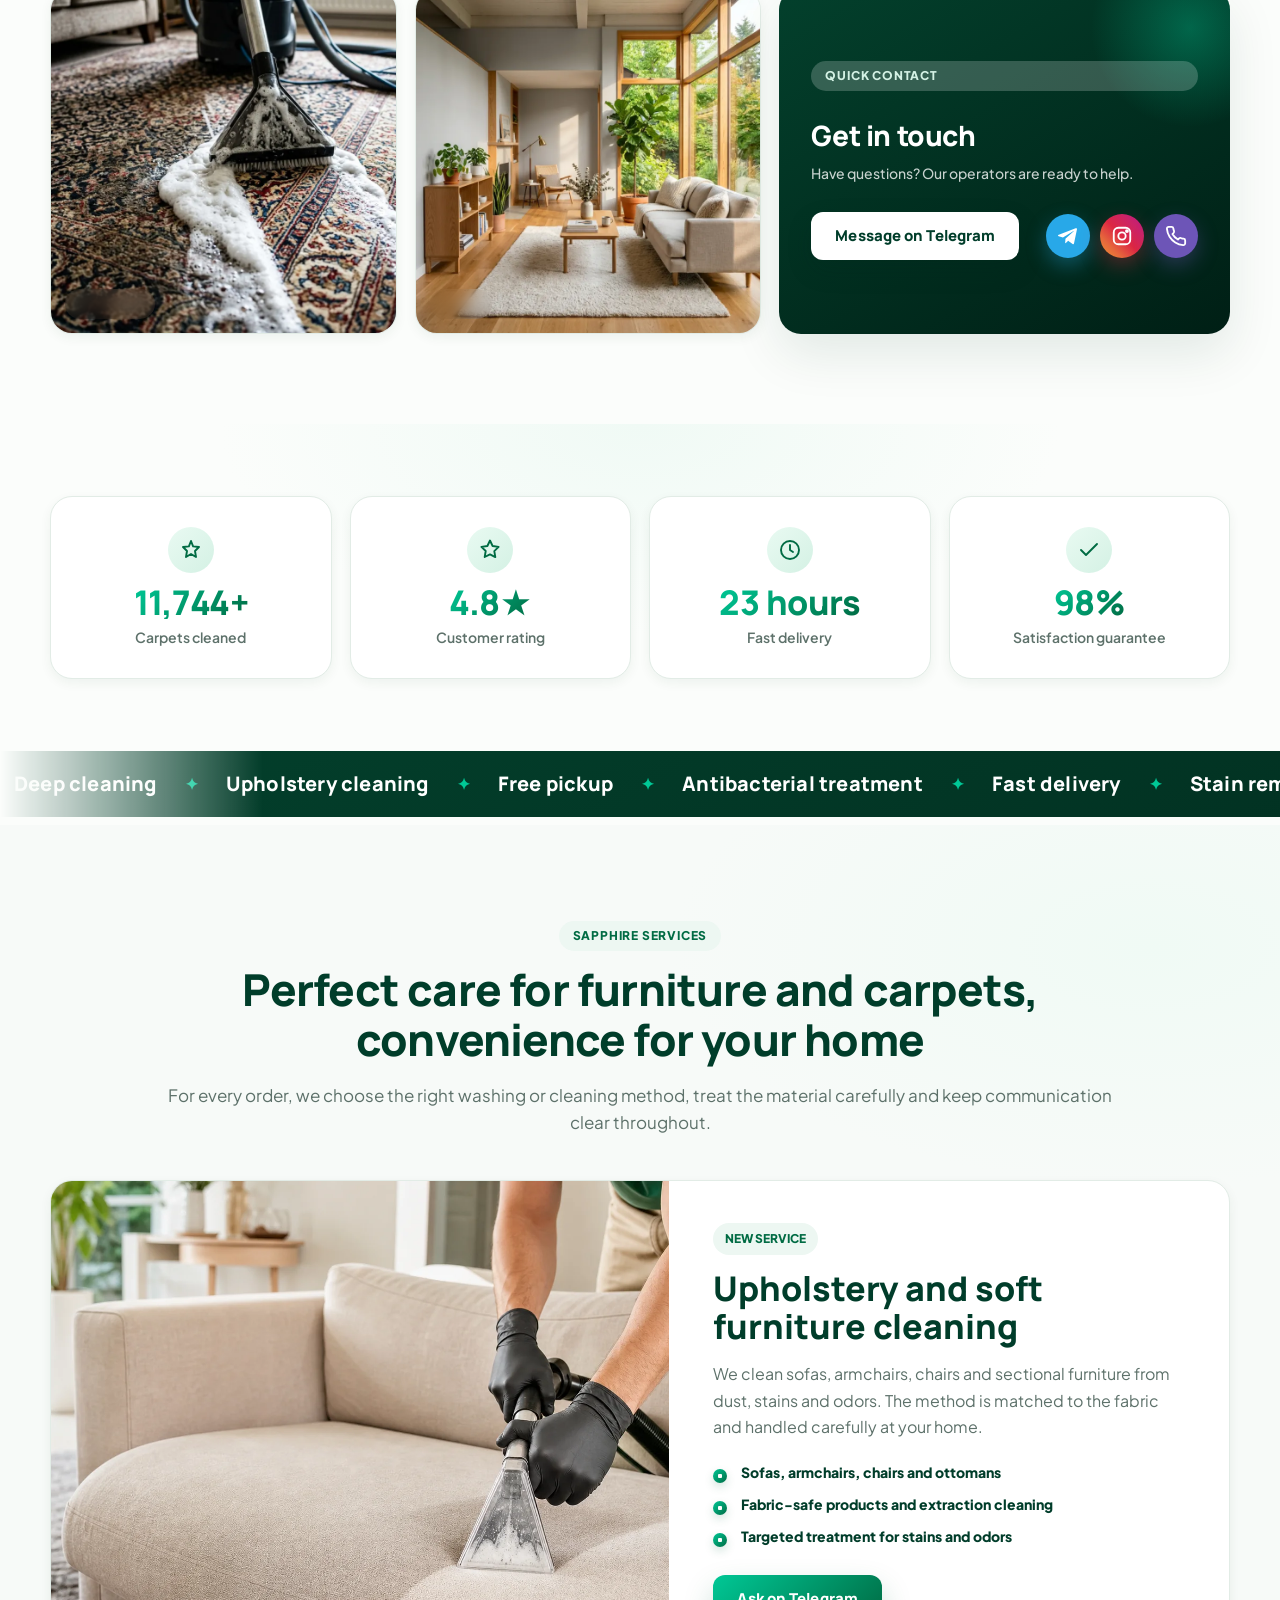
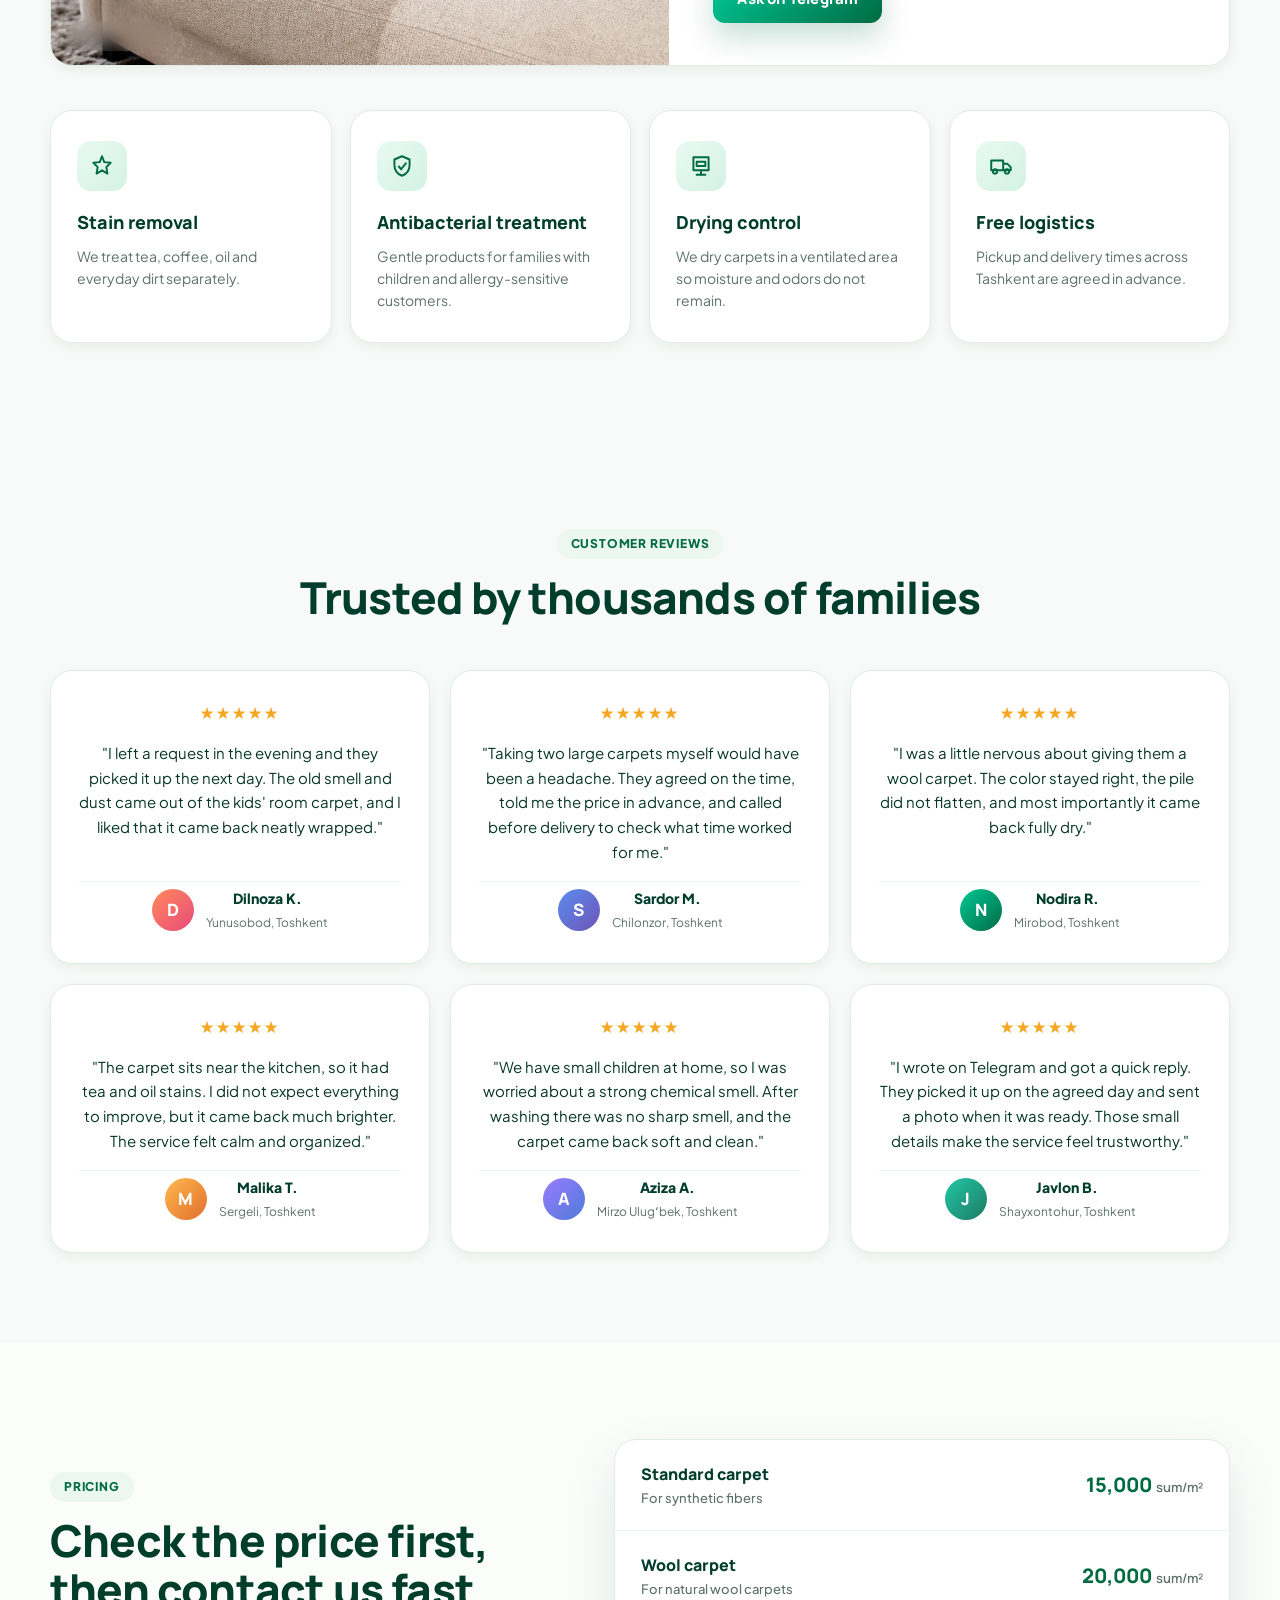
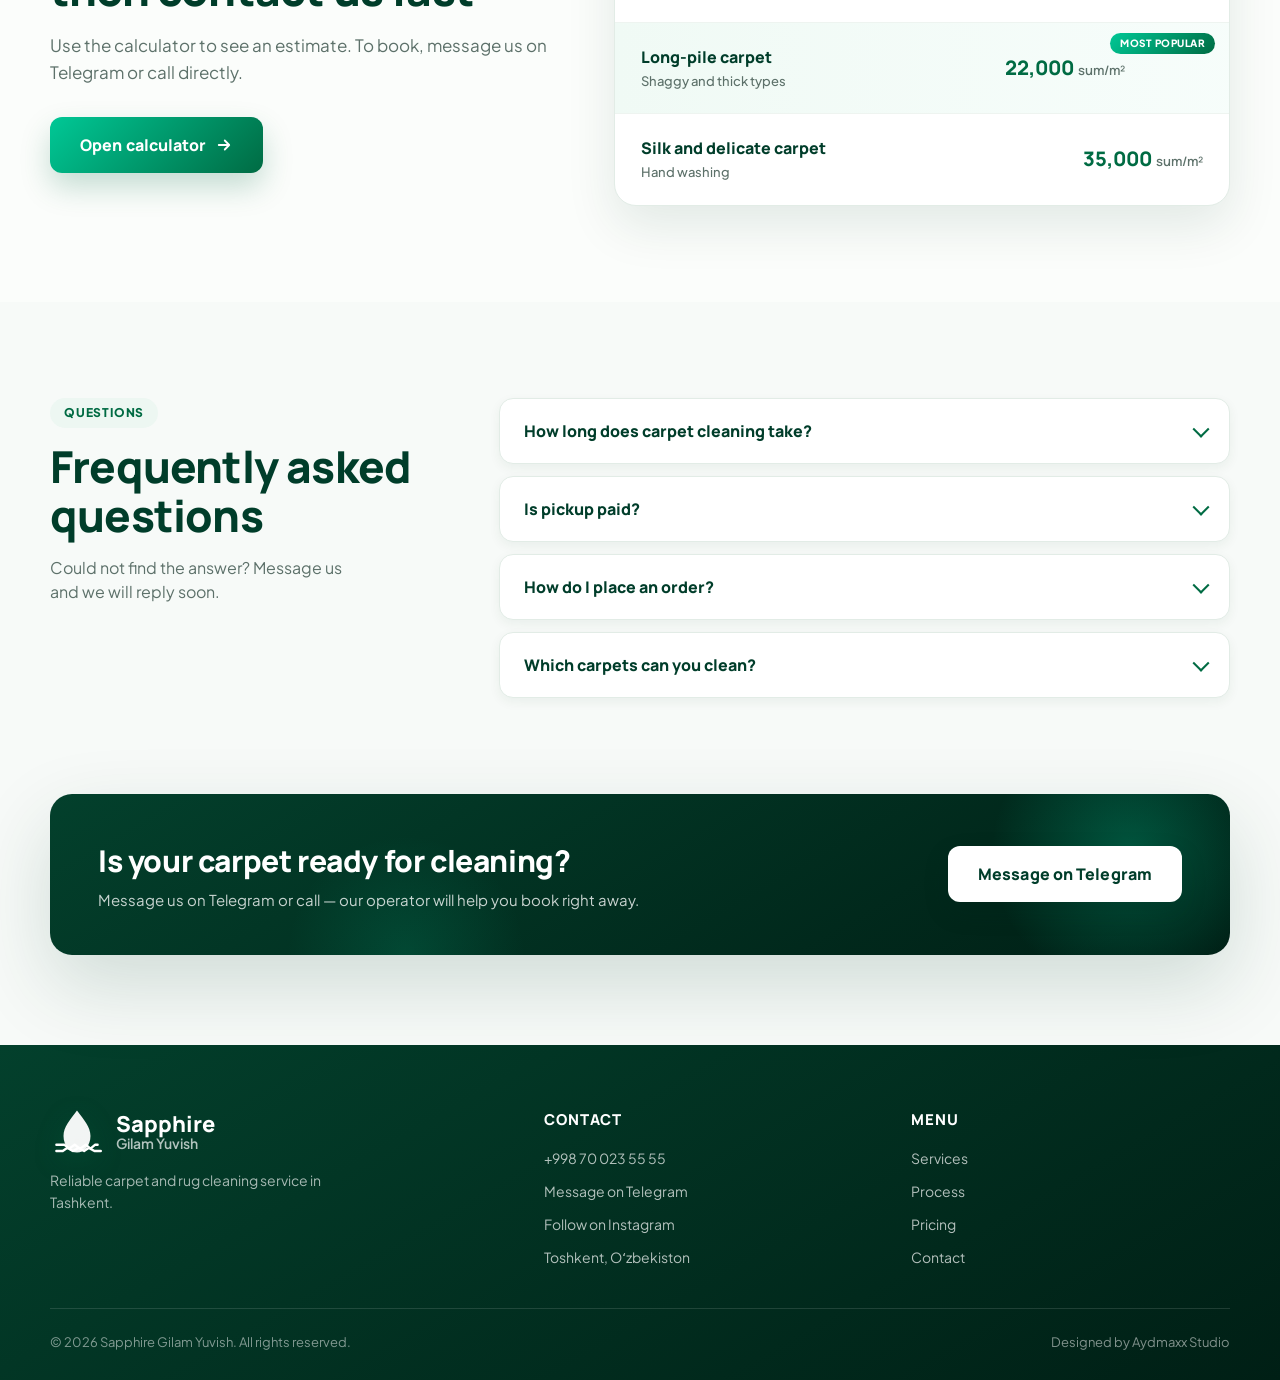
==== commit 0b9cadf8: "Simplify booking CTA flow" ====
--- a/en/index.html
+++ b/en/index.html
@@ -45,7 +45,7 @@
       </nav>
 
       <div class="header-actions">
-        <a class="header-phone" href="tel:+998700235555">
+        <a class="header-phone" href="tel:+998700235555" aria-label="Call +998 70 023 55 55">
           <svg viewBox="0 0 24 24" aria-hidden="true">
             <path d="M22 16.9v3a2 2 0 0 1-2.2 2A19.8 19.8 0 0 1 11.2 19 19.5 19.5 0 0 1 5 12.8 19.8 19.8 0 0 1 2.1 4.2 2 2 0 0 1 4.1 2h3a2 2 0 0 1 2 1.7c.1 1 .4 1.9.7 2.8a2 2 0 0 1-.4 2.1L8.1 9.9a16 16 0 0 0 6 6l1.3-1.3a2 2 0 0 1 2.1-.4c.9.3 1.8.6 2.8.7A2 2 0 0 1 22 16.9Z"/>
           </svg>
@@ -58,7 +58,7 @@
           <span class="lang-sep" aria-hidden="true">·</span>
           <a href="/en/" class="lang-link is-active" hreflang="en" aria-current="page">EN</a>
         </div>
-        <button class="btn btn-primary open-booking-btn">Book now</button>
+        <a class="btn btn-primary telegram-cta" href="https://t.me/orzupremium" target="_blank" rel="noopener noreferrer">Message on Telegram</a>
         <button id="menu-trigger" class="menu-trigger" type="button" aria-label="Open menu" aria-expanded="false" aria-controls="mobile-nav">
           <span></span>
           <span></span>
@@ -81,7 +81,7 @@
         <span class="lang-sep" aria-hidden="true">·</span>
         <a href="/en/" class="lang-link is-active" hreflang="en" aria-current="page">EN</a>
       </div>
-      <button class="btn btn-primary open-booking-btn">Book now</button>
+      <a class="btn btn-primary telegram-cta mobile-nav-link" href="https://t.me/orzupremium" target="_blank" rel="noopener noreferrer">Message on Telegram</a>
     </nav>
   </div>
 
@@ -101,11 +101,11 @@
           <h1 id="hero-title">Clean carpets,<br><span class="text-gradient">fresh home</span></h1>
           <p>We wash your carpets deeply, carefully and conveniently. Pickup, cleaning, drying and delivery back to your address — all in one service.</p>
           <div class="hero-actions">
-            <button class="btn btn-primary btn-large open-booking-btn">
-              Book now
+            <a class="btn btn-primary btn-large telegram-cta" href="https://t.me/orzupremium" target="_blank" rel="noopener noreferrer">
+              Book on Telegram
               <svg viewBox="0 0 24 24" aria-hidden="true"><path d="M5 12h14M13 6l6 6-6 6"/></svg>
-            </button>
-            <a href="#pricing" class="btn btn-ghost btn-large">See prices</a>
+            </a>
+            <button class="btn btn-ghost btn-large open-booking-btn">Calculate price</button>
           </div>
           <div class="hero-trust">
             <div class="hero-trust-item">
@@ -259,7 +259,7 @@
             <h2>Get in touch</h2>
             <p>Have questions? Our operators are ready to help.</p>
             <div class="contact-actions">
-              <button class="btn btn-white open-booking-btn">Book now</button>
+              <a class="btn btn-white" href="https://t.me/orzupremium" target="_blank" rel="noopener noreferrer">Message on Telegram</a>
               <div class="social-links" aria-label="Quick contact">
                 <a class="social-btn telegram" href="https://t.me/orzupremium" target="_blank" rel="noopener noreferrer" aria-label="Telegram">
                   <svg viewBox="0 0 24 24" aria-hidden="true">
@@ -346,7 +346,7 @@
     <section class="details-section">
       <div class="container section-heading reveal">
         <span class="eyebrow">Sapphire services</span>
-        <h2>Careful care for carpets and soft furniture</h2>
+        <h2>Perfect care for furniture and carpets, convenience for your home</h2>
         <p>For every order, we choose the right washing or cleaning method, treat the material carefully and keep communication clear throughout.</p>
       </div>
       <article class="container service-highlight reveal">
@@ -366,7 +366,7 @@
             <li>Fabric-safe products and extraction cleaning</li>
             <li>Targeted treatment for stains and odors</li>
           </ul>
-          <a class="btn btn-primary service-highlight-action" href="#contact">Ask about furniture cleaning</a>
+          <a class="btn btn-primary service-highlight-action" href="https://t.me/orzupremium" target="_blank" rel="noopener noreferrer">Ask on Telegram</a>
         </div>
       </article>
       <div class="container service-grid">
@@ -484,8 +484,8 @@
       <div class="container pricing-layout">
         <div class="pricing-copy reveal">
           <span class="eyebrow">Pricing</span>
-          <h2>Clear estimate first,<br>then your order</h2>
-          <p>Use the calculator to choose carpet area, type and extra services, then see the estimated price instantly.</p>
+          <h2>Check the price first,<br>then contact us fast</h2>
+          <p>Use the calculator to see an estimate. To book, message us on Telegram or call directly.</p>
           <button class="btn btn-primary btn-large open-booking-btn">
             Open calculator
             <svg viewBox="0 0 24 24" aria-hidden="true"><path d="M5 12h14M13 6l6 6-6 6"/></svg>
@@ -544,7 +544,7 @@
           </details>
           <details class="reveal">
             <summary>How do I place an order?</summary>
-            <p>Click "Book now", enter the carpet area and leave your contact details.</p>
+            <p>Message us on Telegram or call. Our operator will confirm the carpet or furniture type, price and pickup time.</p>
           </details>
           <details class="reveal">
             <summary>Which carpets can you clean?</summary>
@@ -559,9 +559,9 @@
       <div class="container cta-strip reveal">
         <div class="cta-strip-copy">
           <h2>Is your carpet ready for cleaning?</h2>
-          <p>Place an order today and we will return your carpet home clean.</p>
-        </div>
-        <button class="btn btn-white btn-large open-booking-btn">Free estimate</button>
+          <p>Message us on Telegram or call — our operator will help you book right away.</p>
+        </div>
+        <a class="btn btn-white btn-large" href="https://t.me/orzupremium" target="_blank" rel="noopener noreferrer">Message on Telegram</a>
       </div>
     </section>
   </main>
@@ -688,37 +688,15 @@
           </div>
         </div>
 
-        <div class="order-form-panel">
-          <h2 id="dialog-title">Book now</h2>
-          <p>Enter your details and our operator will contact you.</p>
-
-          <form id="booking-form" class="interactive-form">
-            <input type="hidden" id="form-area" name="area" value="25">
-            <input type="hidden" id="form-carpet-type" name="type" value="standard">
-            <input type="hidden" id="form-options" name="options" value="">
-            <input type="hidden" id="form-total-price" name="total_price" value="375000">
-
-            <label class="form-group" for="book-name">
-              <span>Your name</span>
-              <input type="text" id="book-name" class="form-input" placeholder="Enter your name" required>
-            </label>
-            <label class="form-group" for="book-phone">
-              <span>Your phone number</span>
-              <span class="phone-input-wrapper">
-                <span class="phone-prefix">+998</span>
-                <input type="tel" id="book-phone" class="form-input phone-field" placeholder="(99) 999-99-99" maxlength="14" required>
-              </span>
-            </label>
-            <label class="form-group" for="book-address">
-              <span>Your address</span>
-              <input type="text" id="book-address" class="form-input" placeholder="Neighborhood, street, house and apartment number" required>
-            </label>
-            <label class="form-group" for="book-date">
-              <span>Carpet pickup date</span>
-              <input type="date" id="book-date" class="form-input" required>
-            </label>
-            <button type="submit" class="btn btn-primary btn-block btn-large">Confirm order</button>
-          </form>
+        <div class="order-form-panel instant-contact-panel">
+          <h2 id="dialog-title">Contact us now</h2>
+          <p>Checked the estimate? The fastest way to book is Telegram or a phone call.</p>
+
+          <div class="instant-contact-actions">
+            <a class="btn btn-primary btn-block btn-large" href="https://t.me/orzupremium" target="_blank" rel="noopener noreferrer">Message on Telegram</a>
+            <a class="btn btn-ghost btn-block btn-large instant-phone-btn" href="tel:+998700235555">Call now</a>
+          </div>
+          <p class="instant-contact-note">Our operator will confirm the carpet or furniture type and agree on a convenient pickup time.</p>
         </div>
       </div>
     </div>
--- a/style.css
+++ b/style.css
@@ -1250,6 +1250,10 @@
   background:
     radial-gradient(800px 400px at 90% 10%, var(--teal-50) 0%, transparent 60%),
     var(--soft);
+}
+
+.details-section .section-heading {
+  max-width: 980px;
 }
 
 .service-grid {
@@ -1917,6 +1921,32 @@
   font-size: 14px;
 }
 
+.instant-contact-panel {
+  display: flex;
+  flex-direction: column;
+  justify-content: center;
+}
+
+.instant-contact-actions {
+  display: grid;
+  gap: 12px;
+}
+
+.instant-phone-btn {
+  background: #ffffff;
+}
+
+.instant-contact-note {
+  margin: 22px 0 0;
+  padding: 18px;
+  border-radius: var(--radius-sm);
+  background: var(--mint);
+  color: var(--green-dark);
+  font-size: 13px;
+  font-weight: 700;
+  line-height: 1.55;
+}
+
 .calc-group {
   margin-bottom: 24px;
 }
@@ -2280,6 +2310,19 @@
   .header-actions > .btn-primary {
     padding-inline: 18px;
   }
+
+  .header-phone {
+    width: 44px;
+    height: 44px;
+    justify-content: center;
+    border: 1px solid var(--line);
+    border-radius: 50%;
+    background: rgba(255, 255, 255, .72);
+  }
+
+  .header-phone span {
+    display: none;
+  }
 }
 
 @media (max-width: 1024px) {
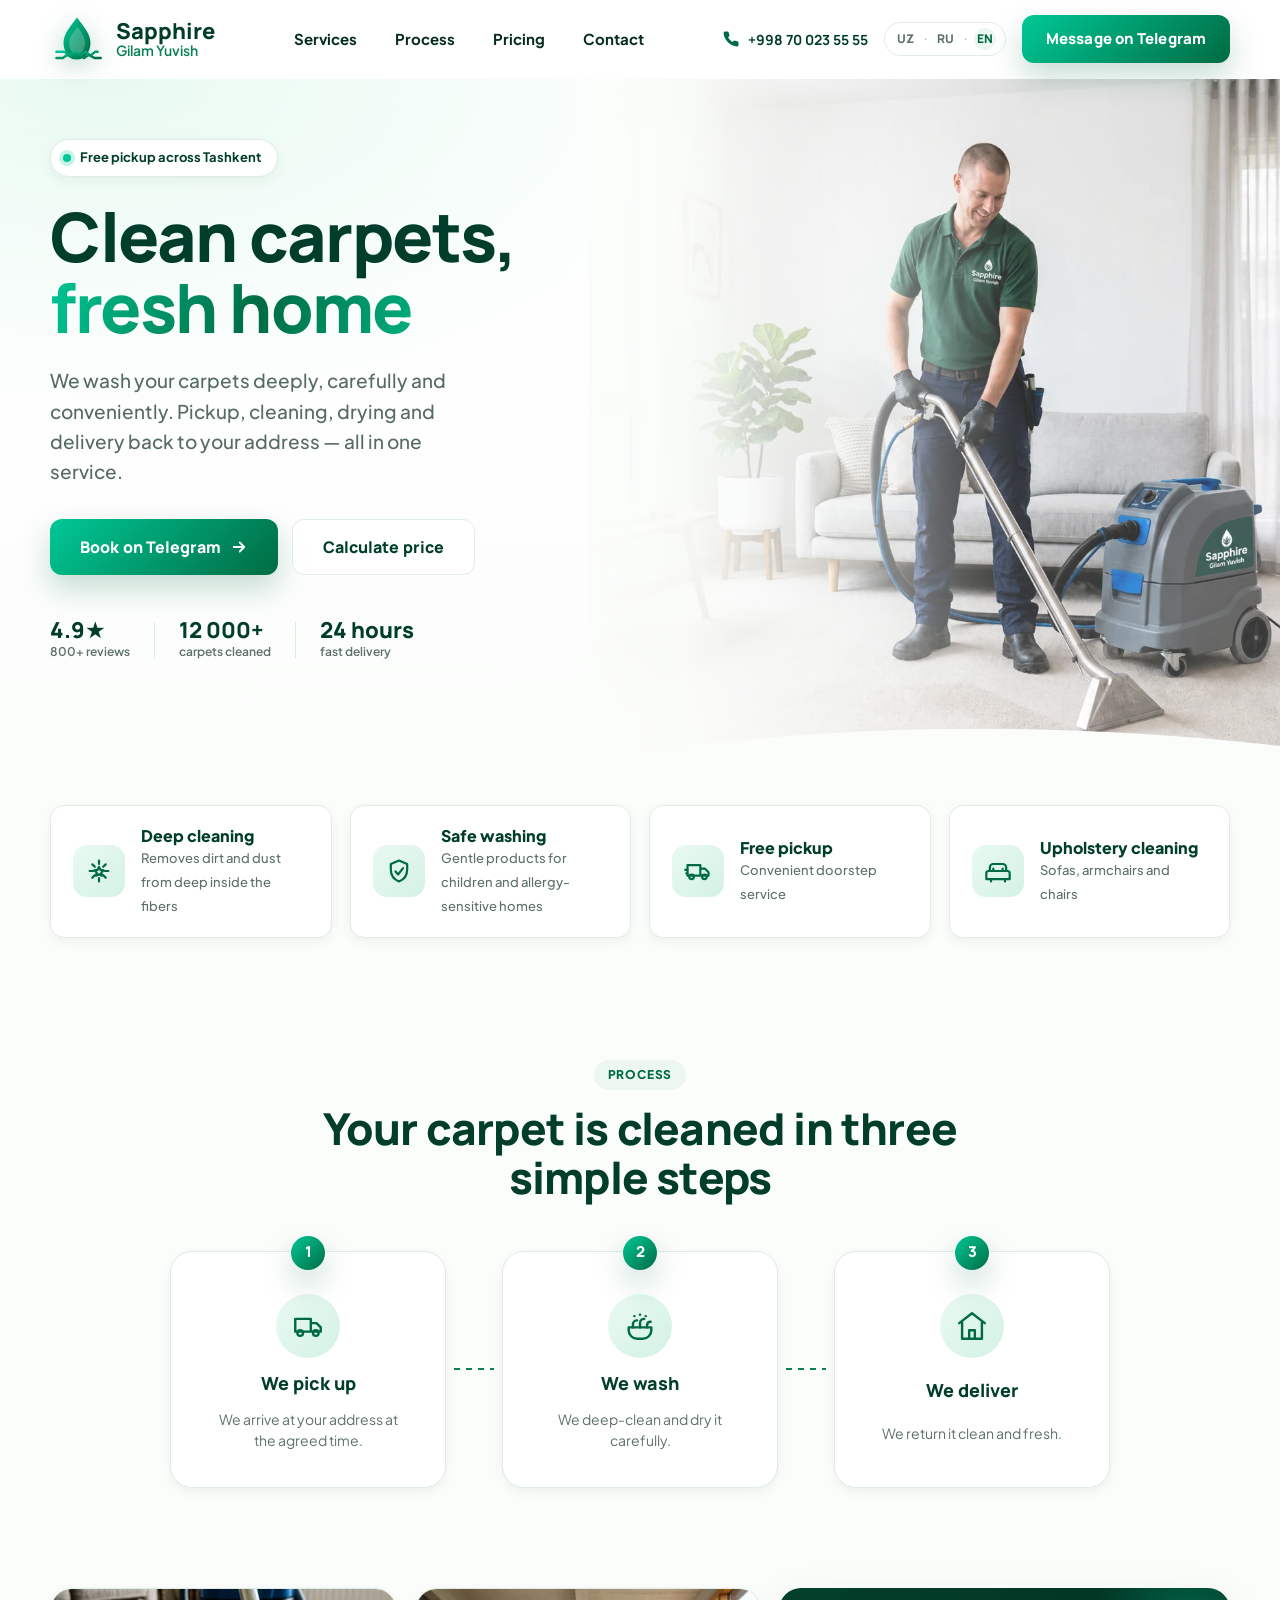
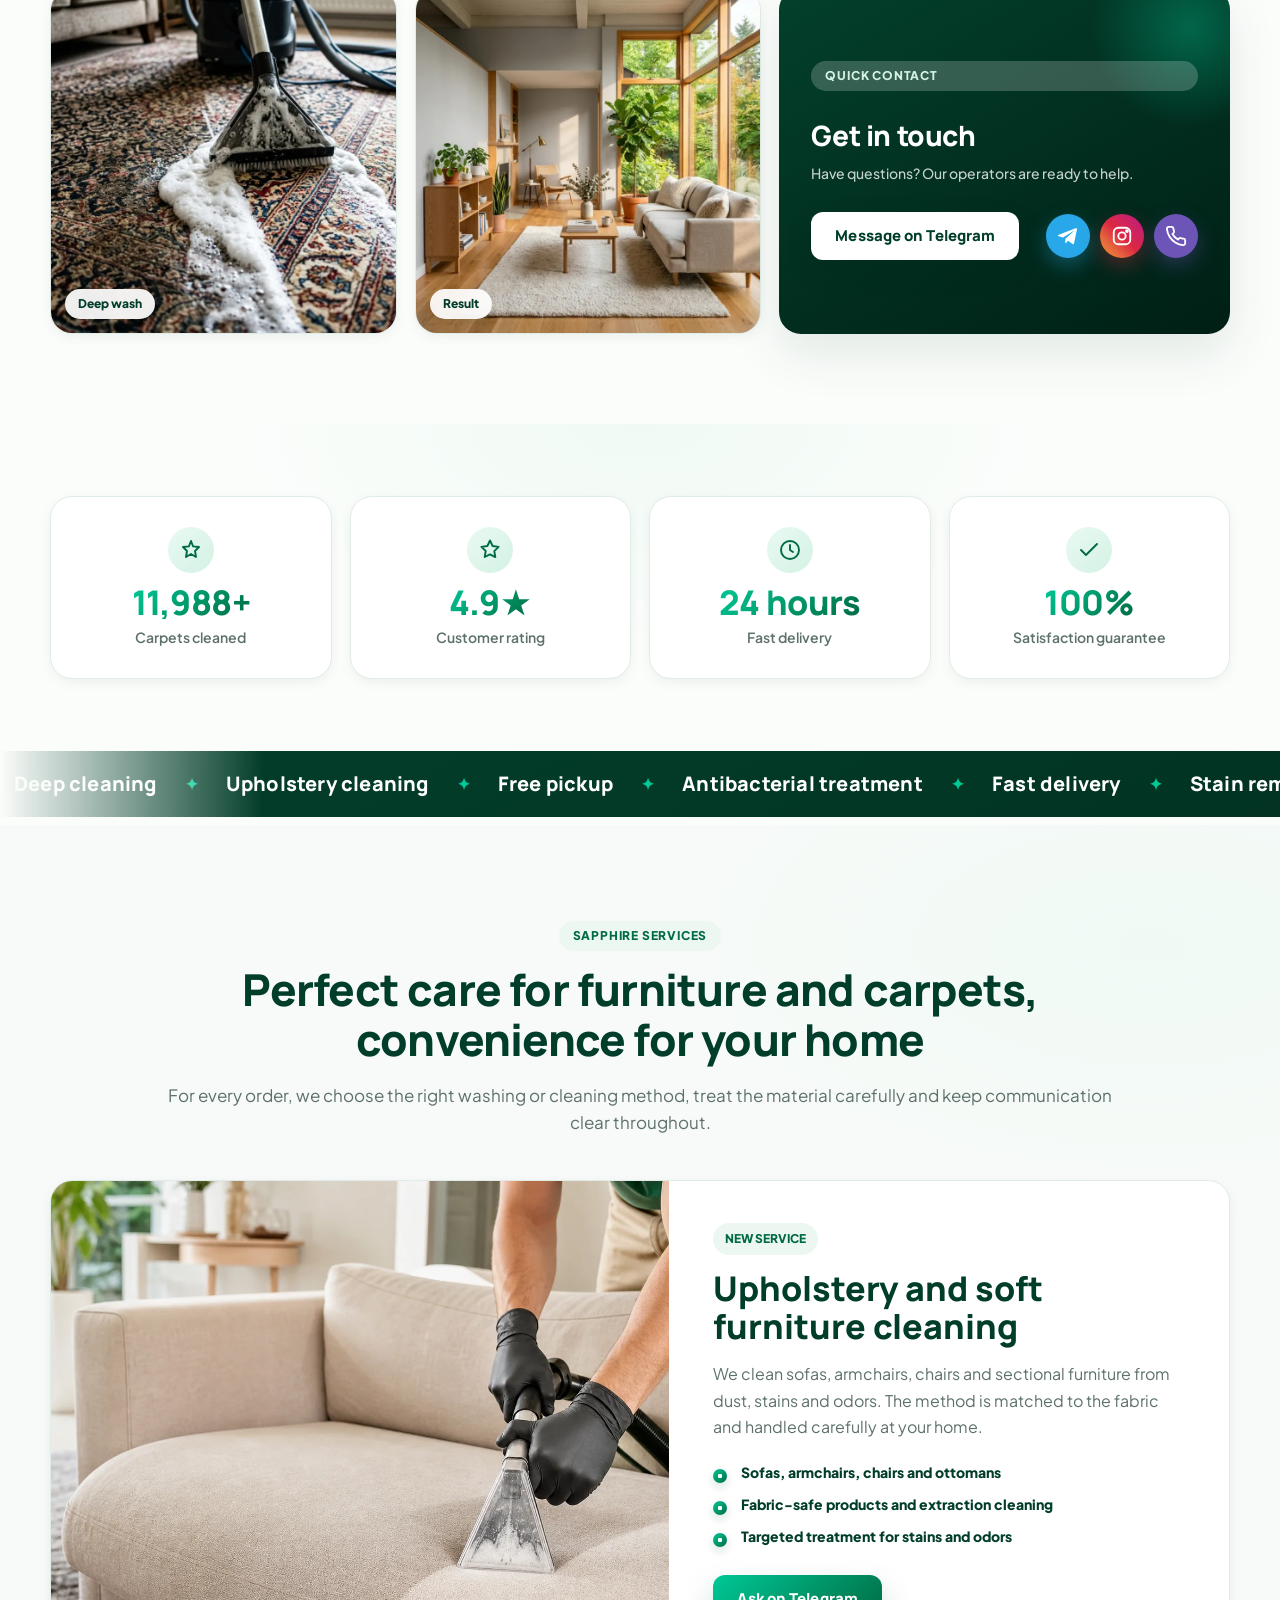
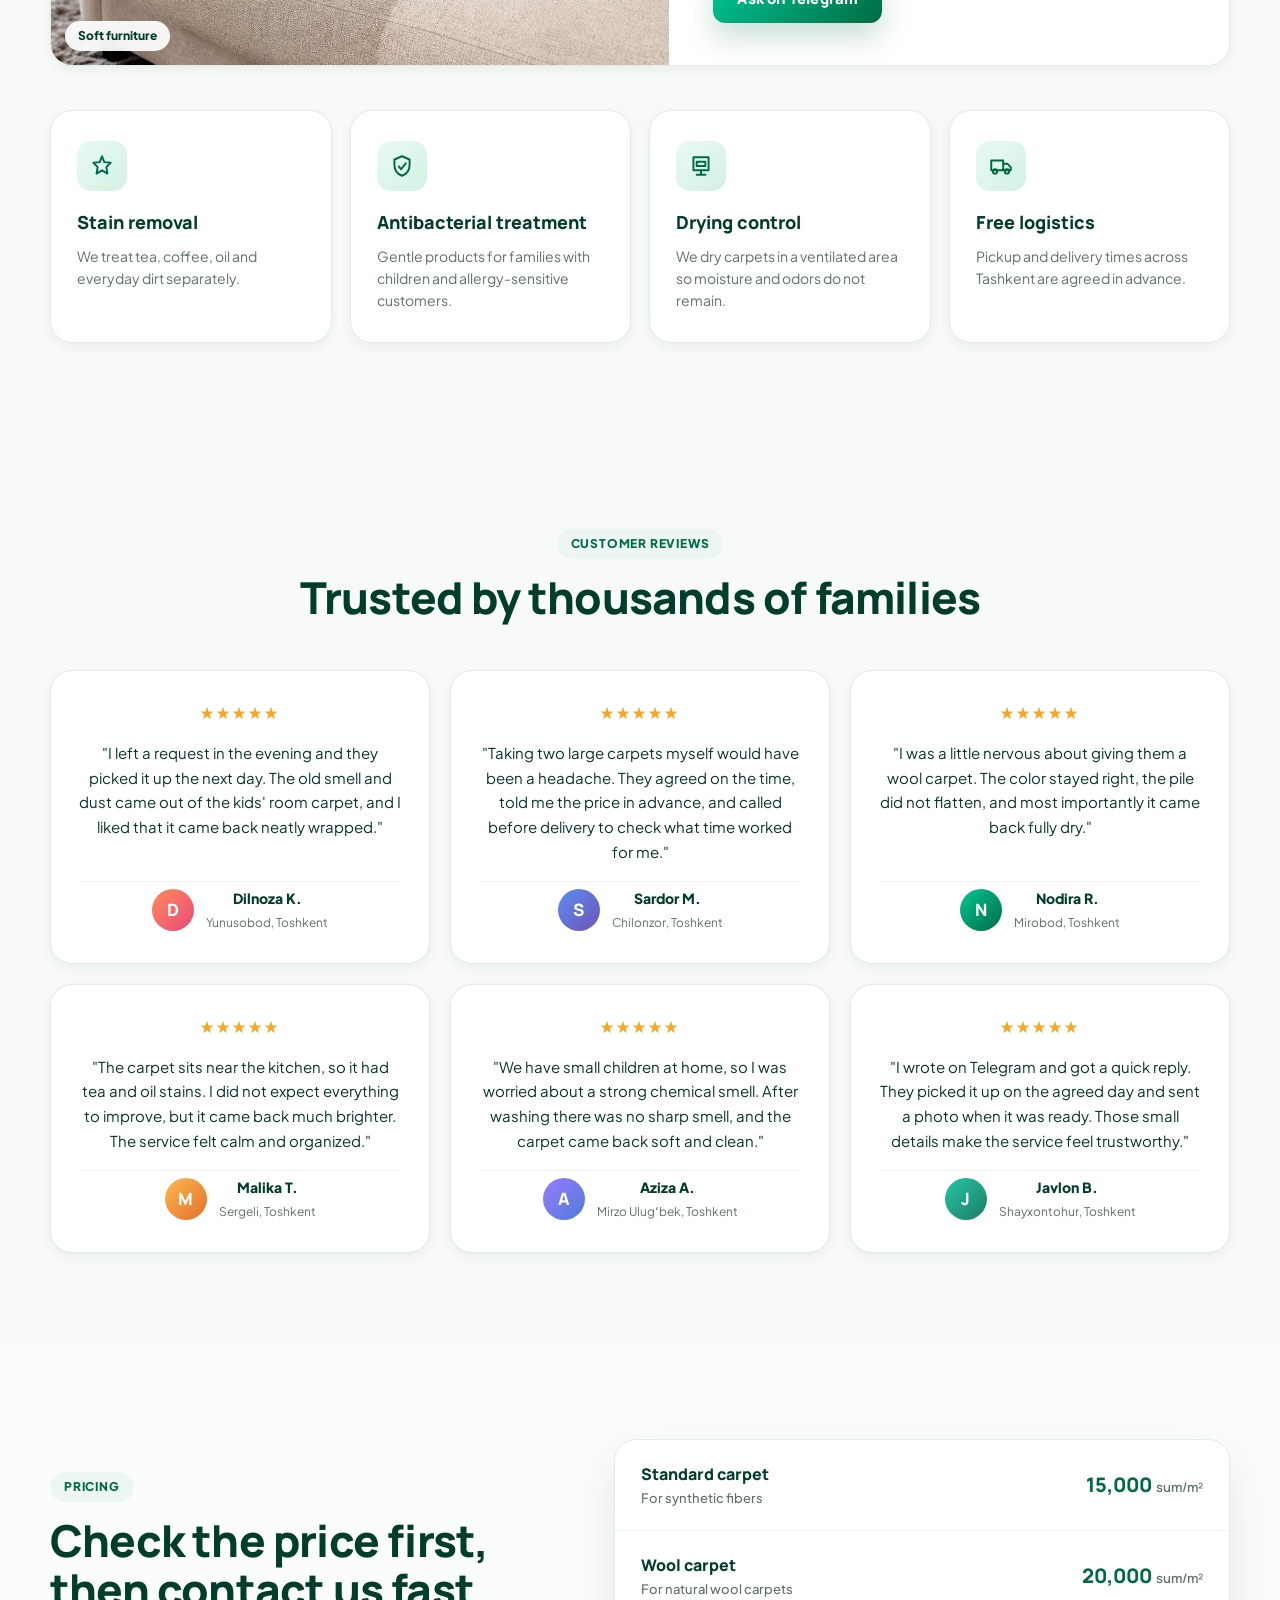
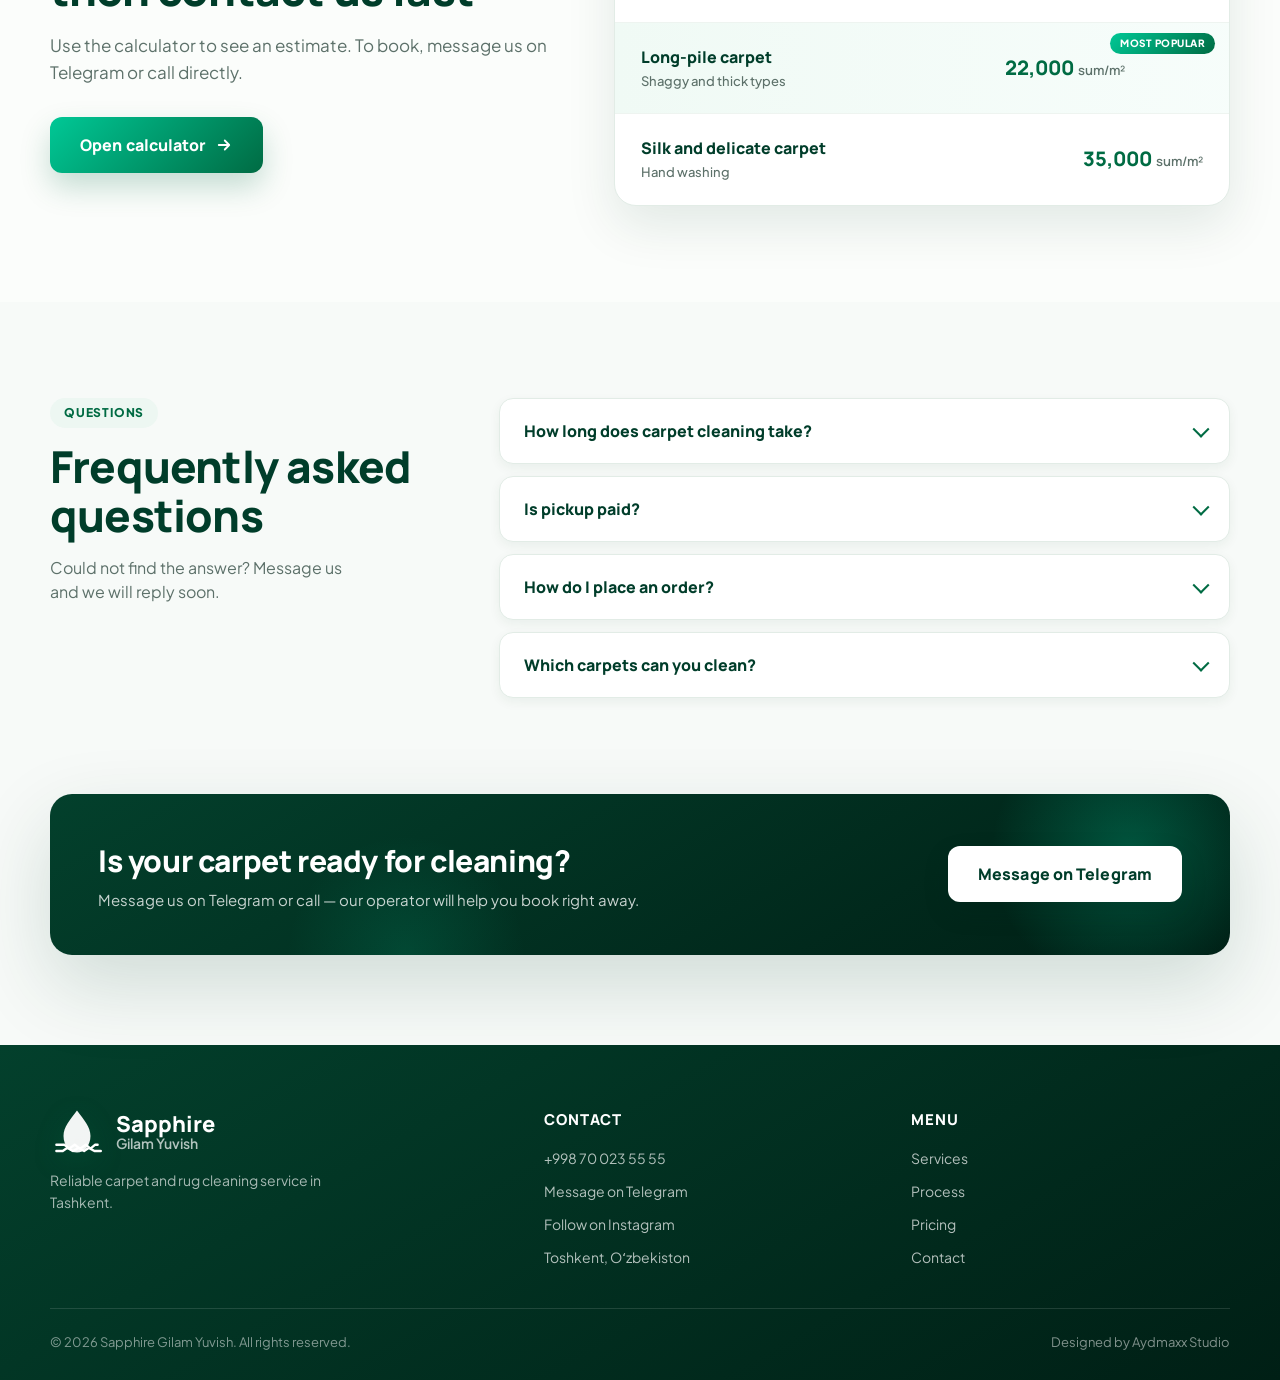
==== commit 73643325: "Improve SEO indexing setup" ====
--- a/en/index.html
+++ b/en/index.html
@@ -3,18 +3,134 @@
 <head>
   <meta charset="UTF-8">
   <meta name="viewport" content="width=device-width, initial-scale=1.0">
-  <title>Sapphire Gilam Yuvish — carpet cleaning service in Tashkent</title>
-  <meta name="description" content="Carpet washing, rug cleaning and upholstery cleaning service in Tashkent. We pick up your carpet for free, clean it and deliver it back to your address.">
-  <link rel="canonical" href="/en/">
-  <link rel="alternate" hreflang="uz" href="/">
-  <link rel="alternate" hreflang="ru" href="/ru/">
-  <link rel="alternate" hreflang="en" href="/en/">
-  <link rel="alternate" hreflang="x-default" href="/">
+  <title>Carpet Cleaning Tashkent — carpet washing service | Sapphire Gilam Yuvish</title>
+  <meta name="description" content="Professional carpet washing and cleaning service in Tashkent. We pick up your carpets, rugs and upholstery for free, wash them, apply antibacterial treatment and deliver them back. Order via Telegram or by phone.">
+  <meta name="keywords" content="carpet cleaning Tashkent, carpet washing Tashkent, rug cleaning, upholstery cleaning, gilam yuvish, стирка ковров Ташкент">
+  <meta name="author" content="Sapphire Gilam Yuvish">
+  <meta name="robots" content="index, follow, max-image-preview:large, max-snippet:-1, max-video-preview:-1">
+  <meta name="language" content="English">
+  <meta name="geo.region" content="UZ-TK">
+  <meta name="geo.placename" content="Tashkent">
+  <meta name="geo.position" content="41.311081;69.240562">
+  <meta name="ICBM" content="41.311081, 69.240562">
+  <link rel="canonical" href="https://yuvamiz.uz/en/">
+  <link rel="alternate" hreflang="uz" href="https://yuvamiz.uz/">
+  <link rel="alternate" hreflang="ru" href="https://yuvamiz.uz/ru/">
+  <link rel="alternate" hreflang="en" href="https://yuvamiz.uz/en/">
+  <link rel="alternate" hreflang="x-default" href="https://yuvamiz.uz/">
+  <meta property="og:type" content="website">
+  <meta property="og:site_name" content="Sapphire Gilam Yuvish">
+  <meta property="og:locale" content="en_US">
+  <meta property="og:locale:alternate" content="uz_UZ">
+  <meta property="og:locale:alternate" content="ru_RU">
+  <meta property="og:title" content="Carpet Cleaning Tashkent — Sapphire Gilam Yuvish">
+  <meta property="og:description" content="Professional carpet washing and cleaning in Tashkent. Free pickup, washing and delivery back to your address.">
+  <meta property="og:url" content="https://yuvamiz.uz/en/">
+  <meta property="og:image" content="https://yuvamiz.uz/images/hero_cleaner_sapphire.png">
+  <meta property="og:image:alt" content="Sapphire Gilam Yuvish — carpet cleaning service in Tashkent">
+  <meta name="twitter:card" content="summary_large_image">
+  <meta name="twitter:title" content="Carpet Cleaning Tashkent — Sapphire Gilam Yuvish">
+  <meta name="twitter:description" content="Professional carpet washing and cleaning in Tashkent. Free pickup, washing and delivery.">
+  <meta name="twitter:image" content="https://yuvamiz.uz/images/hero_cleaner_sapphire.png">
   <link rel="icon" href="data:image/svg+xml,%3Csvg xmlns='http://www.w3.org/2000/svg' viewBox='0 0 64 64'%3E%3Cdefs%3E%3ClinearGradient id='g' x1='0' y1='0' x2='1' y2='1'%3E%3Cstop offset='0' stop-color='%2300c896'/%3E%3Cstop offset='1' stop-color='%23006b43'/%3E%3C/linearGradient%3E%3C/defs%3E%3Cpath fill='url(%23g)' d='M32 4c9 12 18 23 18 36 0 12-8 20-18 20S14 52 14 40C14 27 23 16 32 4Z'/%3E%3C/svg%3E">
   <link rel="preconnect" href="https://fonts.googleapis.com">
   <link rel="preconnect" href="https://fonts.gstatic.com" crossorigin>
   <link href="https://fonts.googleapis.com/css2?family=Plus+Jakarta+Sans:wght@400;500;600;700;800&family=Manrope:wght@500;600;700;800&display=swap" rel="stylesheet">
   <link rel="stylesheet" href="../style.css">
+  <script type="application/ld+json">
+  {
+    "@context": "https://schema.org",
+    "@graph": [
+      {
+        "@type": ["LocalBusiness", "DryCleaningOrLaundry"],
+        "@id": "https://yuvamiz.uz/#business",
+        "name": "Sapphire Gilam Yuvish",
+        "alternateName": "Sapphire — carpet cleaning in Tashkent",
+        "description": "Professional carpet and upholstery washing and cleaning service in Tashkent. Free pickup and delivery.",
+        "url": "https://yuvamiz.uz/",
+        "telephone": "+998700235555",
+        "image": "https://yuvamiz.uz/images/hero_cleaner_sapphire.png",
+        "logo": "https://yuvamiz.uz/images/hero_cleaner_sapphire.png",
+        "priceRange": "$$",
+        "currenciesAccepted": "UZS",
+        "address": {
+          "@type": "PostalAddress",
+          "addressLocality": "Tashkent",
+          "addressRegion": "Tashkent City",
+          "addressCountry": "UZ"
+        },
+        "geo": {
+          "@type": "GeoCoordinates",
+          "latitude": 41.311081,
+          "longitude": 69.240562
+        },
+        "areaServed": {
+          "@type": "City",
+          "name": "Tashkent"
+        },
+        "sameAs": [
+          "https://instagram.com/orzupremium",
+          "https://t.me/orzupremium"
+        ],
+        "openingHoursSpecification": [
+          {
+            "@type": "OpeningHoursSpecification",
+            "dayOfWeek": ["Monday", "Tuesday", "Wednesday", "Thursday", "Friday", "Saturday", "Sunday"],
+            "opens": "09:00",
+            "closes": "21:00"
+          }
+        ]
+      },
+      {
+        "@type": "WebSite",
+        "@id": "https://yuvamiz.uz/#website",
+        "url": "https://yuvamiz.uz/",
+        "name": "Sapphire Gilam Yuvish",
+        "inLanguage": "en",
+        "publisher": { "@id": "https://yuvamiz.uz/#business" }
+      },
+      {
+        "@type": "FAQPage",
+        "@id": "https://yuvamiz.uz/en/#faq",
+        "inLanguage": "en",
+        "mainEntity": [
+          {
+            "@type": "Question",
+            "name": "How long does carpet cleaning take?",
+            "acceptedAnswer": {
+              "@type": "Answer",
+              "text": "Usually within 2-4 days. We confirm timing in advance based on carpet type, stains and weather."
+            }
+          },
+          {
+            "@type": "Question",
+            "name": "Is pickup paid?",
+            "acceptedAnswer": {
+              "@type": "Answer",
+              "text": "Pickup and delivery within Tashkent city are free."
+            }
+          },
+          {
+            "@type": "Question",
+            "name": "How do I place an order?",
+            "acceptedAnswer": {
+              "@type": "Answer",
+              "text": "Message us on Telegram or call. Our operator will confirm the carpet or furniture type, price and pickup time."
+            }
+          },
+          {
+            "@type": "Question",
+            "name": "Which carpets can you clean?",
+            "acceptedAnswer": {
+              "@type": "Answer",
+              "text": "We clean standard synthetic, wool, long-pile and silk carpets with specialized methods."
+            }
+          }
+        ]
+      }
+    ]
+  }
+  </script>
 </head>
 <body>
   <header class="site-header" id="site-header">
